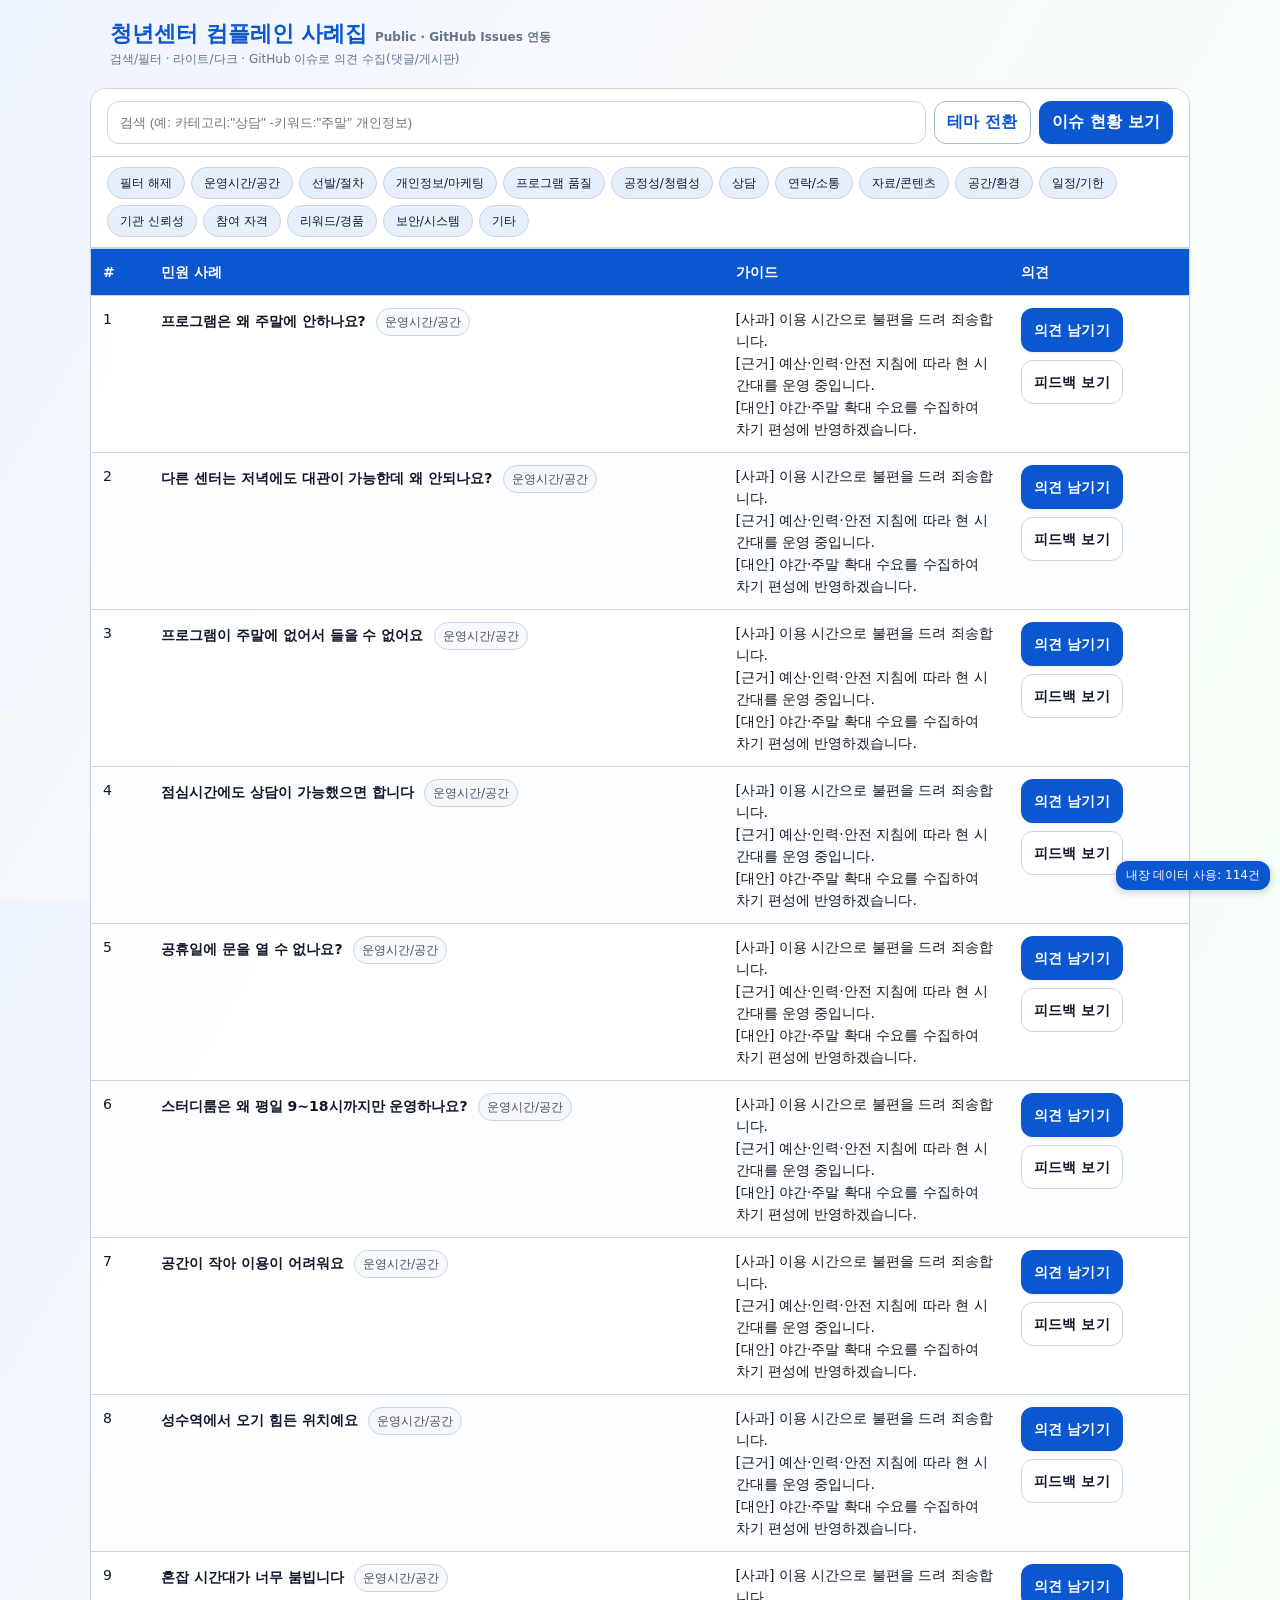
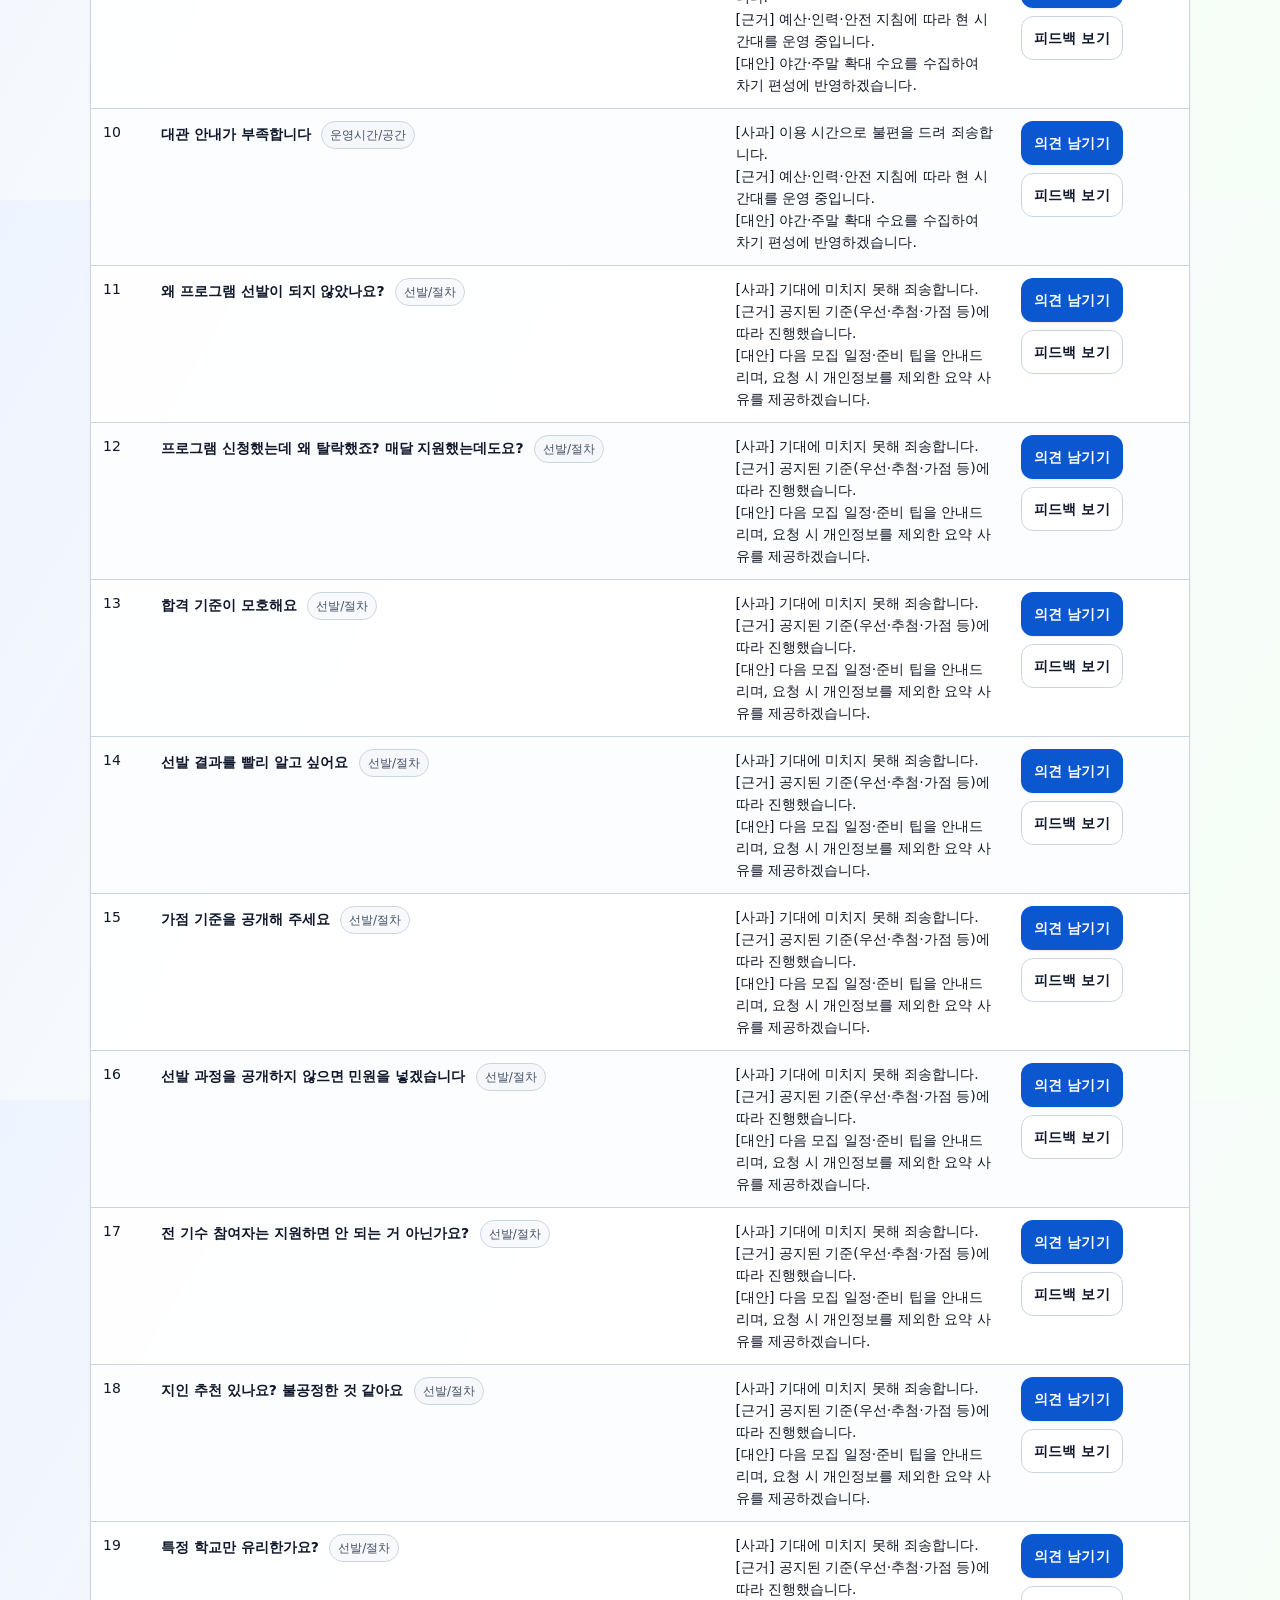
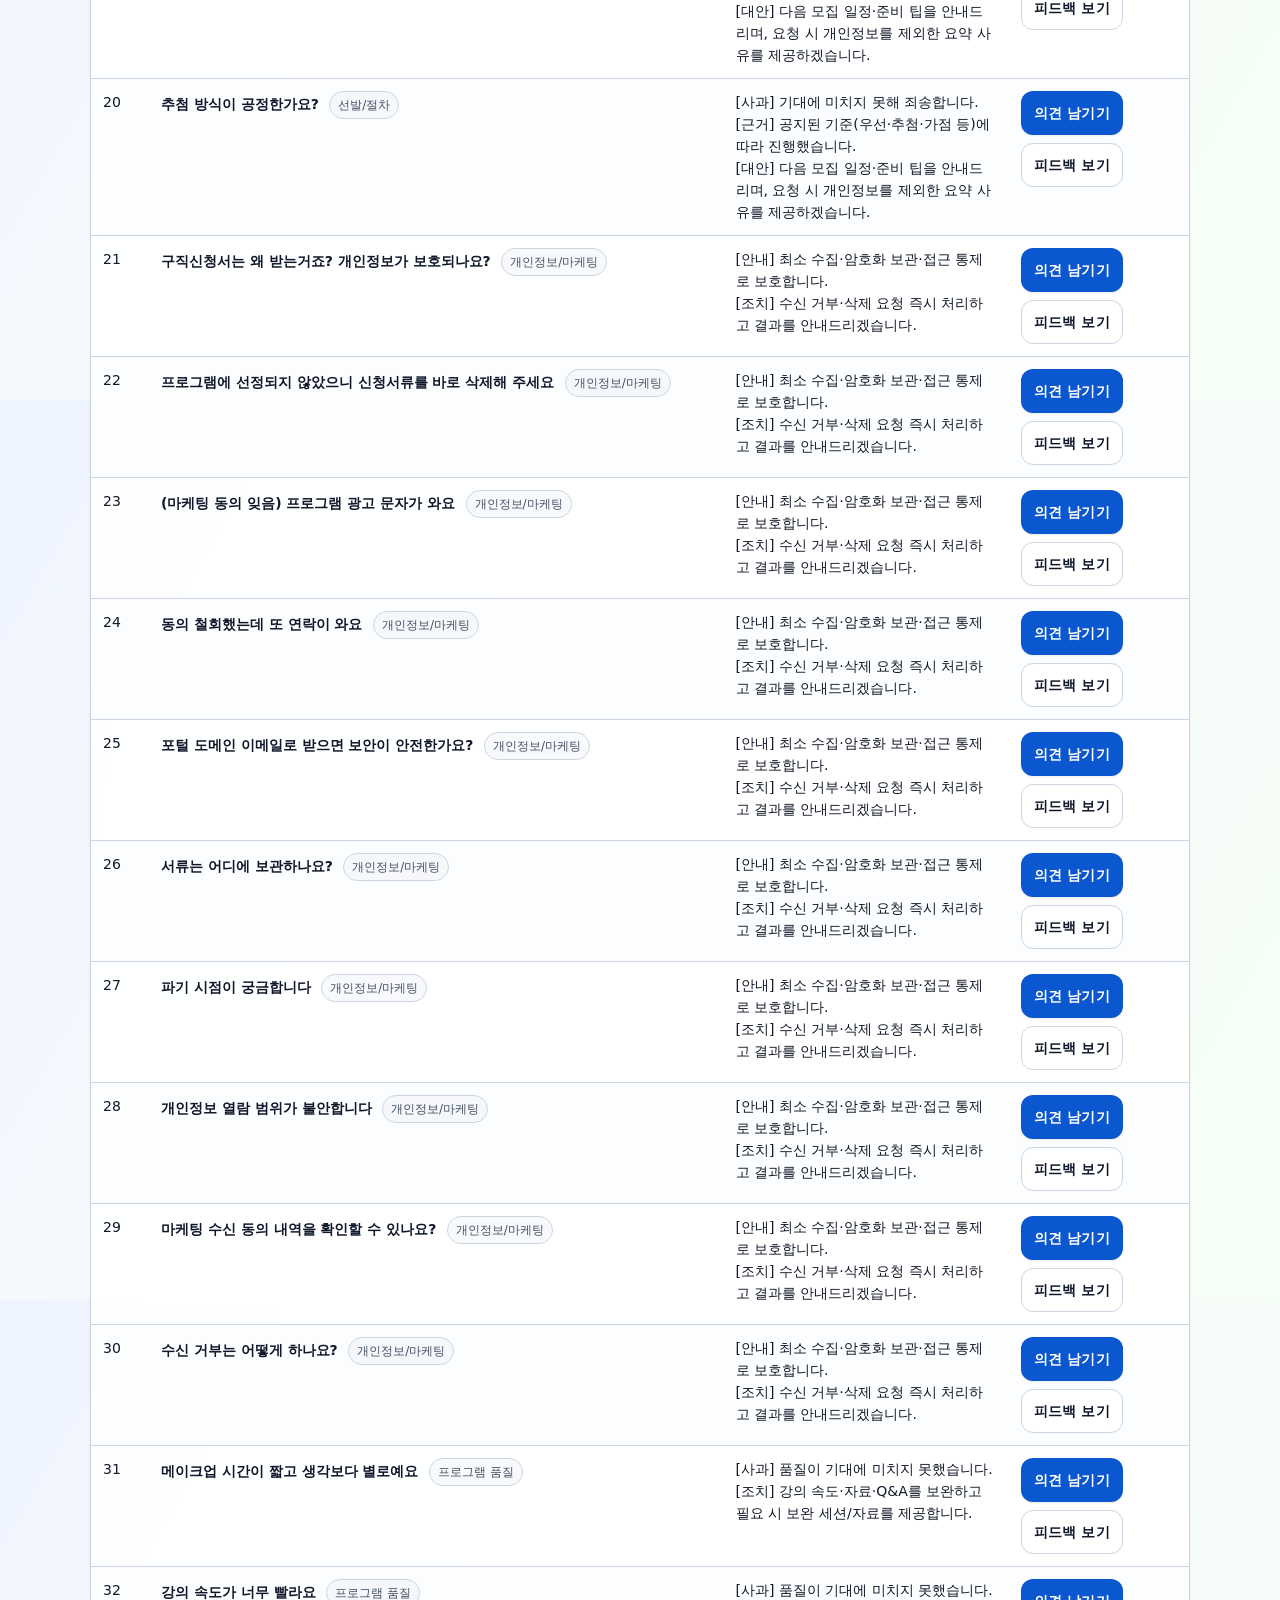
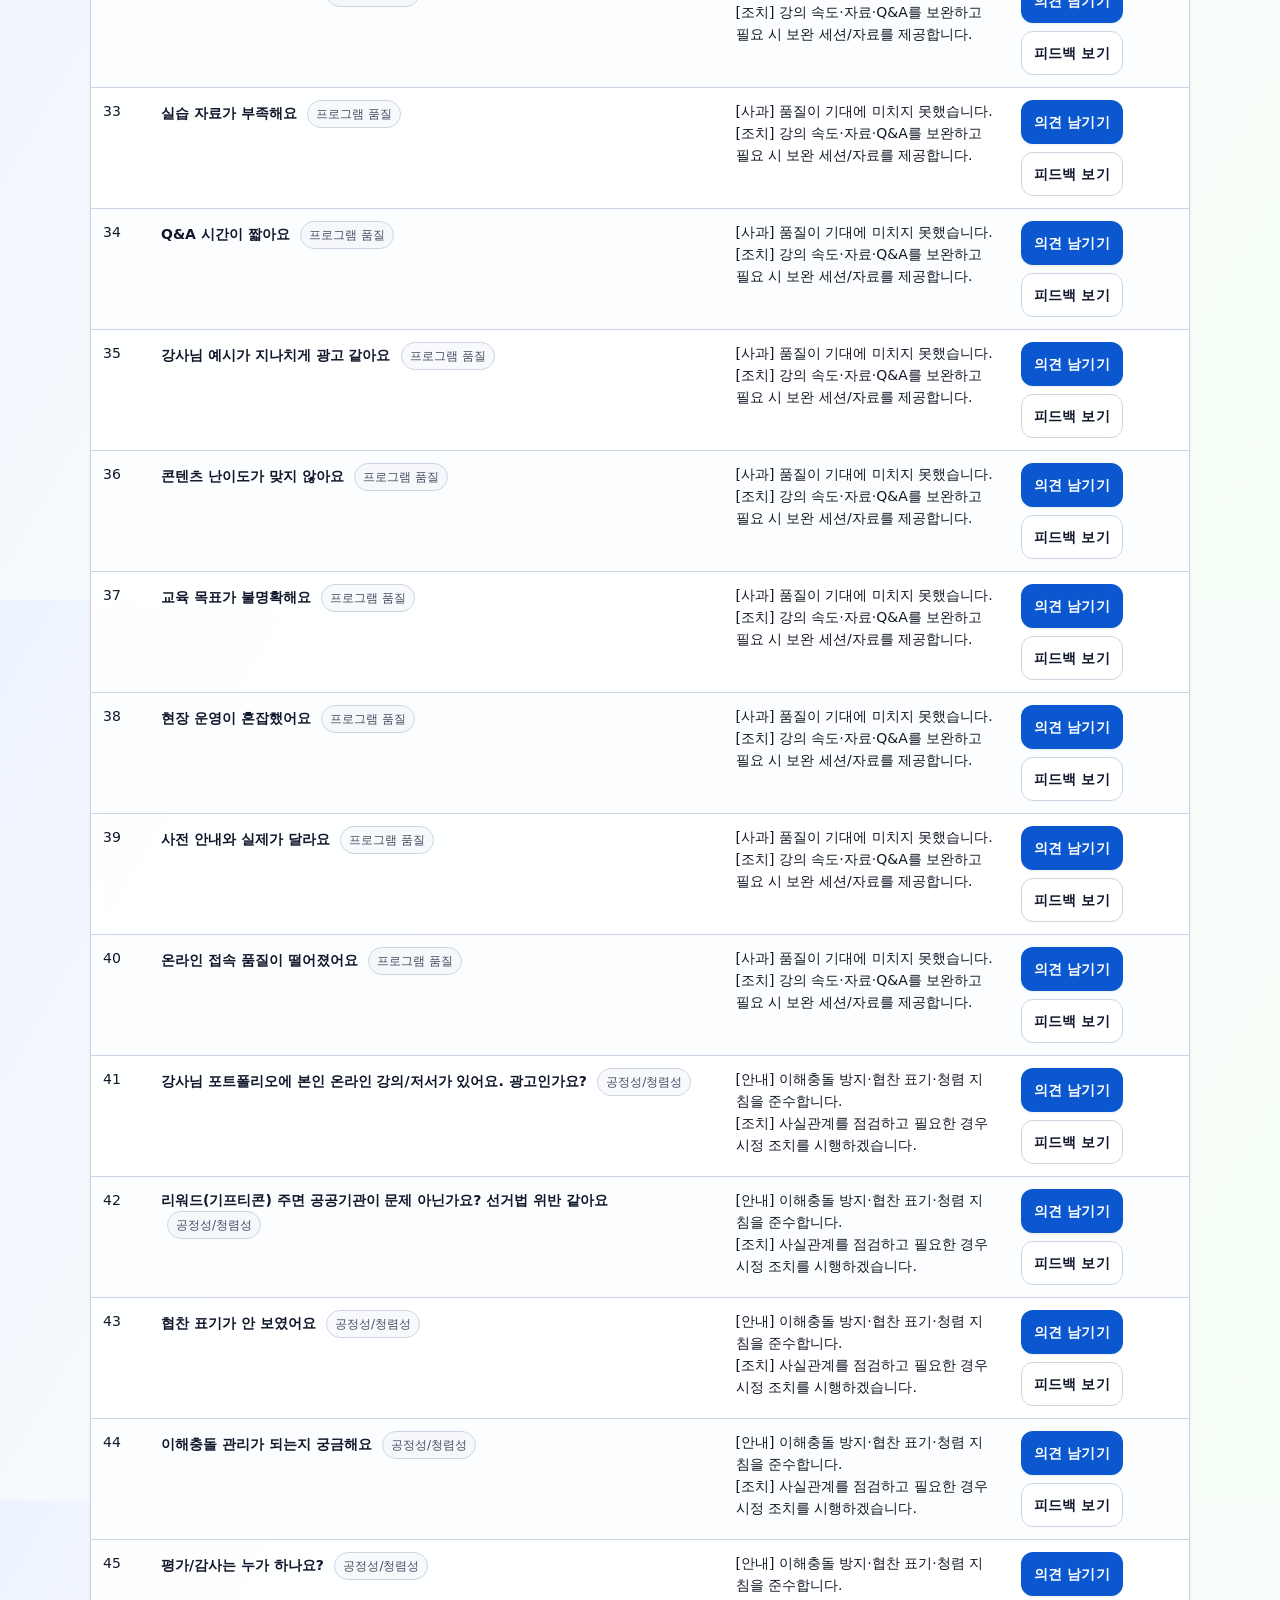
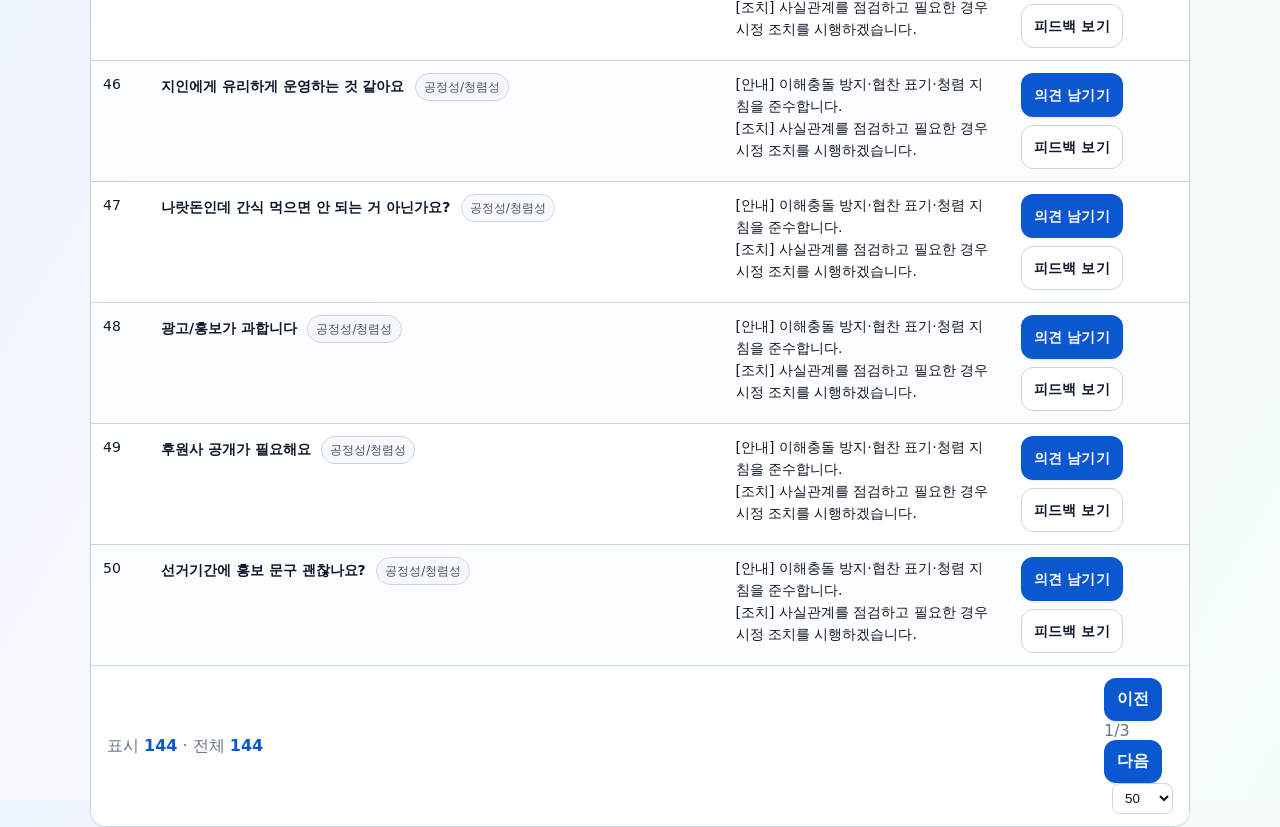
==== index.html @ 362dec10 "Update index.html" ====
<!DOCTYPE html>
<html lang="ko" data-theme="auto">
<head>
<meta charset="utf-8" />
<meta name="viewport" content="width=device-width,initial-scale=1" />
<meta name="app-id" content="impact-share-center-public">
<!-- GitHub Issues 연동 메타: dao-codes/Impact 저장소로 지정 -->
<meta name="gh-owner" content="dao-codes">
<meta name="gh-repo" content="Impact">
<meta name="gh-label" content="feedback">
<title>청년센터 컴플레인 사례집 – Public</title>
<link rel="preconnect" href="https://fonts.googleapis.com">
<link href="https://fonts.googleapis.com/css2?family=Material+Symbols+Rounded:FILL@0..1&display=swap" rel="stylesheet">
<link rel="stylesheet" href="./app_public.css" />
</head>
<body>
<header>
  <div>
    <h1 class="title">청년센터 컴플레인 사례집 <small class="sub">Public · GitHub Issues 연동</small></h1>
    <div class="sub">검색/필터 · 라이트/다크 · GitHub 이슈로 의견 수집(댓글/게시판)</div>
  </div>
</header>

<div class="wrap">
  <div class="toolbar">
    <input id="search" type="search" placeholder='검색 (예: 카테고리:"상담" -키워드:"주말" 개인정보)' aria-label="검색어">
    <button id="toggleTheme" class="btn ghost" type="button">테마 전환</button>
    <button id="openIssues" class="btn" type="button">이슈 현황 보기</button>
  </div>

  <div id="chips" class="filters"></div>

  <table>
    <thead>
      <tr><th style="width:58px">#</th><th>민원 사례</th><th style="width:26%">가이드</th><th style="width:180px">의견</th></tr>
    </thead>
    <tbody id="tbody"></tbody>
  </table>

  <div class="footer">
    <div class="count">표시 <b id="shown">0</b> · 전체 <b id="total">0</b></div>
    <div>
      <button id="prev" class="row-actions btn" type="button">이전</button>
      <span id="pageInfo">1/1</span>
      <button id="next" class="row-actions btn" type="button">다음</button>
      <select id="pageSize" aria-label="페이지 크기" style="margin-left:8px;border:1px solid var(--line);border-radius:8px;padding:6px 8px;background:transparent;color:var(--text)">
        <option>25</option><option selected>50</option><option>100</option>
      </select>
    </div>
  </div>
</div>

<script src="./app_public.js?v=safe114"></script>
</body>
</html>
---- app_public.css ----
/* ==========================================================================
   app_public.css  — Material Design 3 (MD3) flavored styles for Impact app
   - Works with existing HTML structure (toolbar, chips, table, .btn variants)
   - Light/Dark themes via [data-theme="auto"|"dark"] on <html>
   - Components: Containers, Top App Bar, Buttons (filled/tonal/outlined/text),
                 Filter chips, Table, Pagination, Focus rings, Elevations
   ========================================================================== */

/* ========= MD3 Design Tokens (Light) ===================================== */
:root{
  /* --- Color System (MD3-like) --- */
  --md-sys-color-primary:        #0B57D0; /* brand */
  --md-sys-color-on-primary:     #FFFFFF;
  --md-sys-color-primary-container:#DCE2FF;
  --md-sys-color-on-primary-container:#002A78;

  --md-sys-color-secondary:      #5C6B8B;
  --md-sys-color-on-secondary:   #FFFFFF;
  --md-sys-color-secondary-container:#DEE3F3;
  --md-sys-color-on-secondary-container:#131C2B;

  --md-sys-color-surface:        #FFFFFF;
  --md-sys-color-surface-variant:#E3E8F1;
  --md-sys-color-on-surface:     #0F172A;
  --md-sys-color-on-surface-variant:#445063;

  --md-sys-color-background:     #F5F7FB;
  --md-sys-color-outline:        #CBD5E1;
  --md-sys-color-outline-variant:#D9E0EB;

  --md-sys-color-error:          #B3261E;
  --md-sys-color-on-error:       #FFFFFF;

  /* --- Elevation (shadow) --- */
  --md-elevation-0:  none;
  --md-elevation-1:  0 1px 2px rgba(0,0,0,.08);
  --md-elevation-2:  0 2px 6px rgba(0,0,0,.10);
  --md-elevation-3:  0 4px 12px rgba(0,0,0,.12);
  --md-elevation-4:  0 8px 20px rgba(0,0,0,.14);

  /* --- Shape (radius) --- */
  --md-shape-corner-small:   8px;
  --md-shape-corner-medium:  12px;
  --md-shape-corner-large:   16px;
  --md-shape-corner-xl:      20px;
  --md-shape-corner-xxl:     28px; /* for chips */

  /* --- State (hover/pressed/focus) --- */
  --md-state-hover-opacity:   .08;
  --md-state-focus-opacity:   .12;
  --md-state-pressed-opacity: .12;

  /* --- Typography (scale) --- */
  --md-typescale-title-large-size: 22px;
  --md-typescale-title-large-line: 28px;
  --md-typescale-label-large-size: 14px;
  --md-typescale-label-large-line: 20px;
  --md-typescale-body-medium-size: 14px;
  --md-typescale-body-medium-line: 22px;

  /* --- App specific helpers --- */
  --bg-gradient: linear-gradient(120deg,#eef4ff 0%,#f8fafc 40%,#f6fff7 100%);
  --brand: var(--md-sys-color-primary);
  --paper: var(--md-sys-color-surface);
  --text:  var(--md-sys-color-on-surface);
  --muted: #64748B; /* on-surface-variant-ish */
  --line:  var(--md-sys-color-outline);
}

/* ========= MD3 Design Tokens (Dark) ====================================== */
:root[data-theme="dark"]{
  --md-sys-color-primary:        #9BC0FF;
  --md-sys-color-on-primary:     #062859;
  --md-sys-color-primary-container:#14386E;
  --md-sys-color-on-primary-container:#DCE6FF;

  --md-sys-color-secondary:      #A8B4CC;
  --md-sys-color-on-secondary:   #223047;
  --md-sys-color-secondary-container:#2B3A53;
  --md-sys-color-on-secondary-container:#DDE6F7;

  --md-sys-color-surface:        #0F172A;
  --md-sys-color-surface-variant:#1F2937;
  --md-sys-color-on-surface:     #E5E7EB;
  --md-sys-color-on-surface-variant:#B7C2D6;

  --md-sys-color-background:     #0a1223;
  --md-sys-color-outline:        #334155;
  --md-sys-color-outline-variant:#2B3648;

  --bg-gradient: linear-gradient(120deg,#0a1223 0%,#0f172a 40%,#061a12 100%);
  --brand: var(--md-sys-color-primary);
  --paper: var(--md-sys-color-surface);
  --text:  var(--md-sys-color-on-surface);
  --muted: var(--md-sys-color-on-surface-variant);
  --line:  var(--md-sys-color-outline);
}

/* ========= Reset & Base =================================================== */
*{ box-sizing: border-box; }
html,body{ height:100%; }
body{
  margin:0;
  font-family: "Pretendard","맑은 고딕", system-ui, -apple-system, Segoe UI, Roboto, Apple SD Gothic Neo, Malgun Gothic, sans-serif;
  color: var(--text);
  background: var(--bg-gradient);
  -webkit-font-smoothing: antialiased;
  -moz-osx-font-smoothing: grayscale;
}
a{ color: inherit; text-decoration: none; }
button{ font: inherit; color: inherit; background: none; border: none; padding: 0; }

/* ========= Top Section (Title) =========================================== */
header{
  display:flex; gap:12px; align-items:center;
  padding:20px 20px 8px;
  max-width:1100px; margin:0 auto;
}
.title{
  margin:0;
  color: var(--brand);
  font-weight:700;
  font-size: var(--md-typescale-title-large-size);
  line-height: var(--md-typescale-title-large-line);
}
.sub{ color: var(--muted); font-size:12px; }

/* ========= Surface Container ============================================= */
.wrap{
  max-width:1100px; margin:12px auto 80px;
  background: color-mix(in oklab, var(--paper) 90%, transparent);
  border: 1px solid var(--line);
  border-radius: var(--md-shape-corner-large);
  box-shadow: var(--md-elevation-1);
  backdrop-filter: blur(8px);
  overflow: hidden;
}

/* ========= Top App Bar / Toolbar ========================================= */
.toolbar{
  display:flex; gap:8px; flex-wrap:wrap;
  padding:12px 16px;
  border-bottom:1px solid var(--line);
  background: var(--paper);
  position: sticky; top:0; z-index:5;
}
.toolbar input[type="search"]{
  flex:1 1 320px; min-width:220px;
  border:1px solid var(--line);
  border-radius: var(--md-shape-corner-medium);
  padding:10px 12px;
  background: transparent;
  color: var(--text);
  outline: none;
  transition: border-color .2s, box-shadow .2s;
}
.toolbar input[type="search"]:focus{
  border-color: color-mix(in oklab, var(--brand) 40%, var(--line));
  box-shadow: 0 0 0 3px color-mix(in oklab, var(--brand) 22%, transparent);
}

/* ========= Buttons (MD3 variants) ======================================== */
.btn{
  --_bg: var(--brand);
  --_fg: var(--md-sys-color-on-primary);
  --_shadow: var(--md-elevation-1);
  display:inline-flex; align-items:center; justify-content:center;
  gap:8px; cursor:pointer; user-select:none; position:relative;
  background: var(--_bg); color: var(--_fg);
  border: 1px solid transparent;
  border-radius: var(--md-shape-corner-medium);
  padding:10px 12px;
  min-height: 40px;
  font-weight:600; letter-spacing:.01em;
  transition: transform .02s ease, box-shadow .2s, background-color .15s, border-color .15s, color .15s;
  box-shadow: var(--_shadow);
}
.btn:hover{ filter: brightness(1.02); }
.btn:active{ transform: translateY(1px); }

/* Ripple-like feedback (pure CSS approx.) */
.btn::after{
  content:""; position:absolute; inset:0; border-radius: inherit;
  background: radial-gradient(120px 120px at var(--x,50%) var(--y,50%), rgba(255,255,255,.22), transparent 40%);
  opacity:0; transition: opacity .35s ease;
}
.btn:active::after{ opacity: .6; transition: opacity .05s ease; }
/* Track pointer for ripple origin */
.btn{ --x:50%; --y:50%; }
.btn:where(:hover,:focus-visible){ outline: none; }
.btn:focus-visible{ box-shadow: 0 0 0 3px color-mix(in oklab, var(--brand) 25%, transparent); }

/* Variant: ghost (used as "theme toggle") → MD3 text button 느낌 */
.btn.ghost{
  --_bg: transparent;
  --_fg: var(--brand);
  --_shadow: var(--md-elevation-0);
  background: transparent; color: var(--brand);
  border: 1px solid color-mix(in oklab, var(--brand) 22%, var(--line));
}
.btn.ghost:hover{
  background: color-mix(in oklab, var(--brand) var(--md-state-hover-opacity*100,8%), transparent);
  border-color: color-mix(in oklab, var(--brand) 30%, var(--line));
}

/* Variant: tonal (secondary container) */
.btn.tonal{
  --_bg: var(--md-sys-color-secondary-container);
  --_fg: var(--md-sys-color-on-secondary-container);
  --_shadow: var(--md-elevation-0);
  border: 1px solid color-mix(in oklab, var(--md-sys-color-secondary) 12%, var(--md-sys-color-secondary-container));
}

/* Variant: outlined */
.btn.outlined{
  --_bg: transparent;
  --_fg: var(--text);
  --_shadow: var(--md-elevation-0);
  background: transparent;
  border: 1px solid var(--line);
}
.btn.outlined:hover{
  background: color-mix(in oklab, var(--brand) var(--md-state-hover-opacity*100,8%), transparent);
  border-color: color-mix(in oklab, var(--brand) 24%, var(--line));
}

/* ========= Filter Chips =================================================== */
.filters{
  display:flex; flex-wrap:wrap; gap:6px;
  padding:10px 16px;
  border-bottom:1px solid var(--line);
  background: var(--paper);
}
.chip{
  padding: 6px 12px;
  border-radius: var(--md-shape-corner-xxl);
  background: color-mix(in oklab, var(--brand) 10%, var(--paper));
  color: var(--text);
  cursor:pointer;
  border:1px solid var(--line);
  font-size: 12px;
  line-height: 18px;
  transition: background-color .15s, border-color .15s, color .15s, box-shadow .15s;
}
.chip:hover{
  background: color-mix(in oklab, var(--brand) 16%, var(--paper));
  border-color: color-mix(in oklab, var(--brand) 24%, var(--line));
}
.chip.active{
  background: var(--brand);
  color: var(--md-sys-color-on-primary);
  border-color: transparent;
  box-shadow: var(--md-elevation-1);
}

/* ========= Table (Data view) ============================================= */
table{ width:100%; border-collapse:collapse; }
th,td{
  border-top:1px solid var(--line);
  padding:12px;
  vertical-align:top;
  font-size: var(--md-typescale-body-medium-size);
  line-height: var(--md-typescale-body-medium-line);
  color: var(--text);
}
thead th{
  background: var(--brand);
  color: var(--md-sys-color-on-primary);
  position: sticky; top:62px; z-index:4;
  text-align:left; font-weight:700;
}
tbody tr:nth-child(even){
  background: color-mix(in oklab, var(--md-sys-color-surface-variant) 12%, transparent);
}
.q{ font-weight: 700; }
.cat{
  display:inline-flex; gap:6px; align-items:center;
  border:1px solid var(--line);
  border-radius: var(--md-shape-corner-xxl);
  padding: 2px 8px;
  font-size: 12px; margin-left: 6px;
  color: var(--md-sys-color-on-surface-variant);
  background: color-mix(in oklab, var(--md-sys-color-surface-variant) 26%, transparent);
}
.resp{ color:#111827; }
:root[data-theme="dark"] .resp{ color:#e5e7eb; }

/* ========= Row Actions / Pagination ====================================== */
.row-actions{ display:flex; gap:8px; flex-wrap:wrap; }
.row-actions .btn{
  background: var(--paper); color: var(--text);
  border: 1px solid var(--line);
  box-shadow: var(--md-elevation-0);
}
.row-actions .btn.primary{
  background: var(--brand);
  color: var(--md-sys-color-on-primary);
  border-color: transparent;
  box-shadow: var(--md-elevation-1);
}
.footer{
  padding:12px 16px;
  border-top:1px solid var(--line);
  display:flex; justify-content:space-between; align-items:center;
  background: var(--paper);
  color: var(--muted);
}
.count b{ color: var(--brand); }

/* ========= Form Controls: Select ========================================= */
select{
  border:1px solid var(--line);
  border-radius: var(--md-shape-corner-small);
  padding: 8px 10px;
  background: transparent;
  color: var(--text);
  outline: none;
  transition: border-color .2s, box-shadow .2s;
}
select:focus{
  border-color: color-mix(in oklab, var(--brand) 40%, var(--line));
  box-shadow: 0 0 0 3px color-mix(in oklab, var(--brand) 22%, transparent);
}

/* ========= Utilities ====================================================== */
mark{ background: #fff3b0; }
[hidden]{ display:none !important; }

/* ========= Responsive (Mobile) =========================================== */
@media (max-width: 860px){
  table, thead, tbody, th, td, tr{ display:block; }
  thead{ display:none; }
  tr{ border-top:1px solid var(--line); padding:12px; }
  td{ border:none; padding:6px 0; }
  td[data-h]::before{
    content: attr(data-h);
    display:block; font-weight:700; margin-bottom:4px;
    color: var(--md-sys-color-on-surface-variant);
  }
}

/* ========= Pointer position for ripple =================================== */
.btn{
  /* set custom properties on pointer move for ripple origin */
}
.btn:hover, .btn:active{
  /* JS sets --x, --y on pointer events if desired; otherwise center */
}

/* ========= Compact Density (optional) ==================================== */
@media (max-height: 740px){
  .toolbar{ padding:8px 12px; }
  .toolbar input[type="search"]{ padding:8px 10px; }
  .btn{ min-height:36px; padding:8px 10px; }
  th,td{ padding:10px; }
}
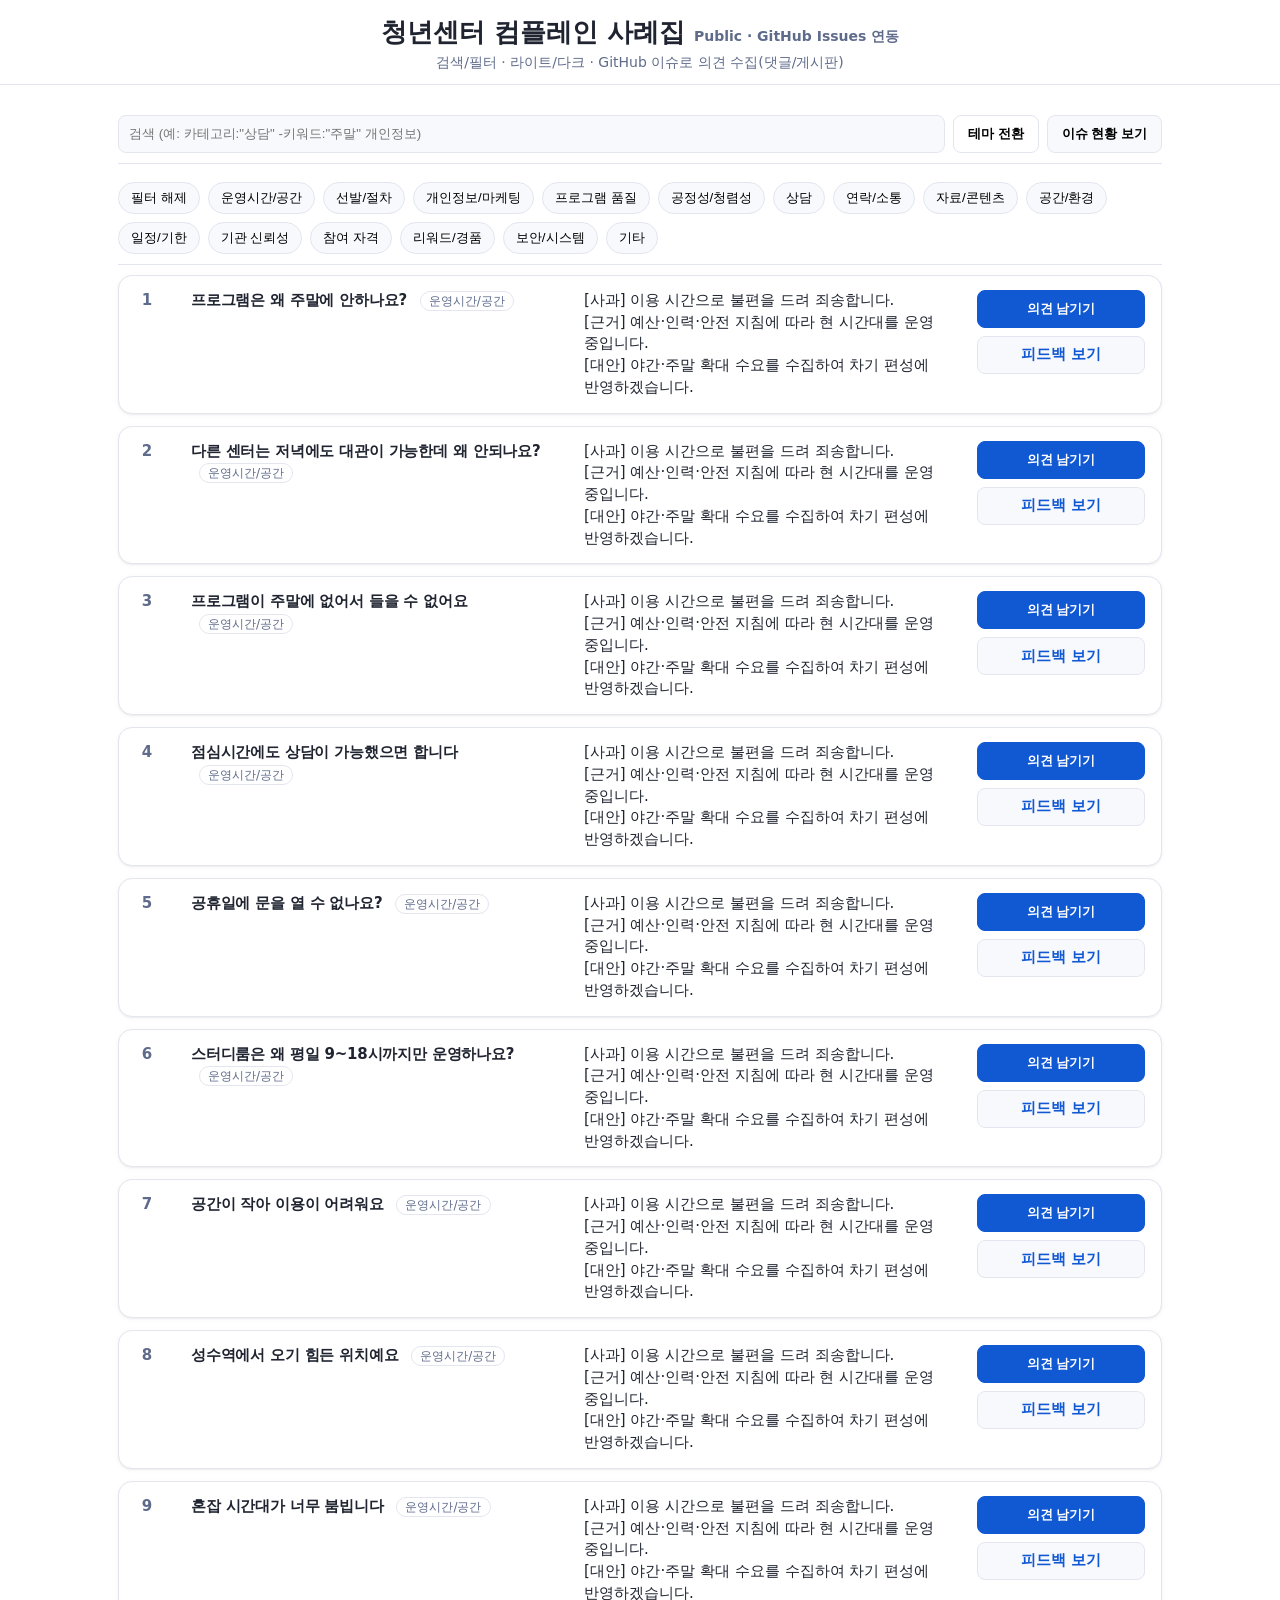
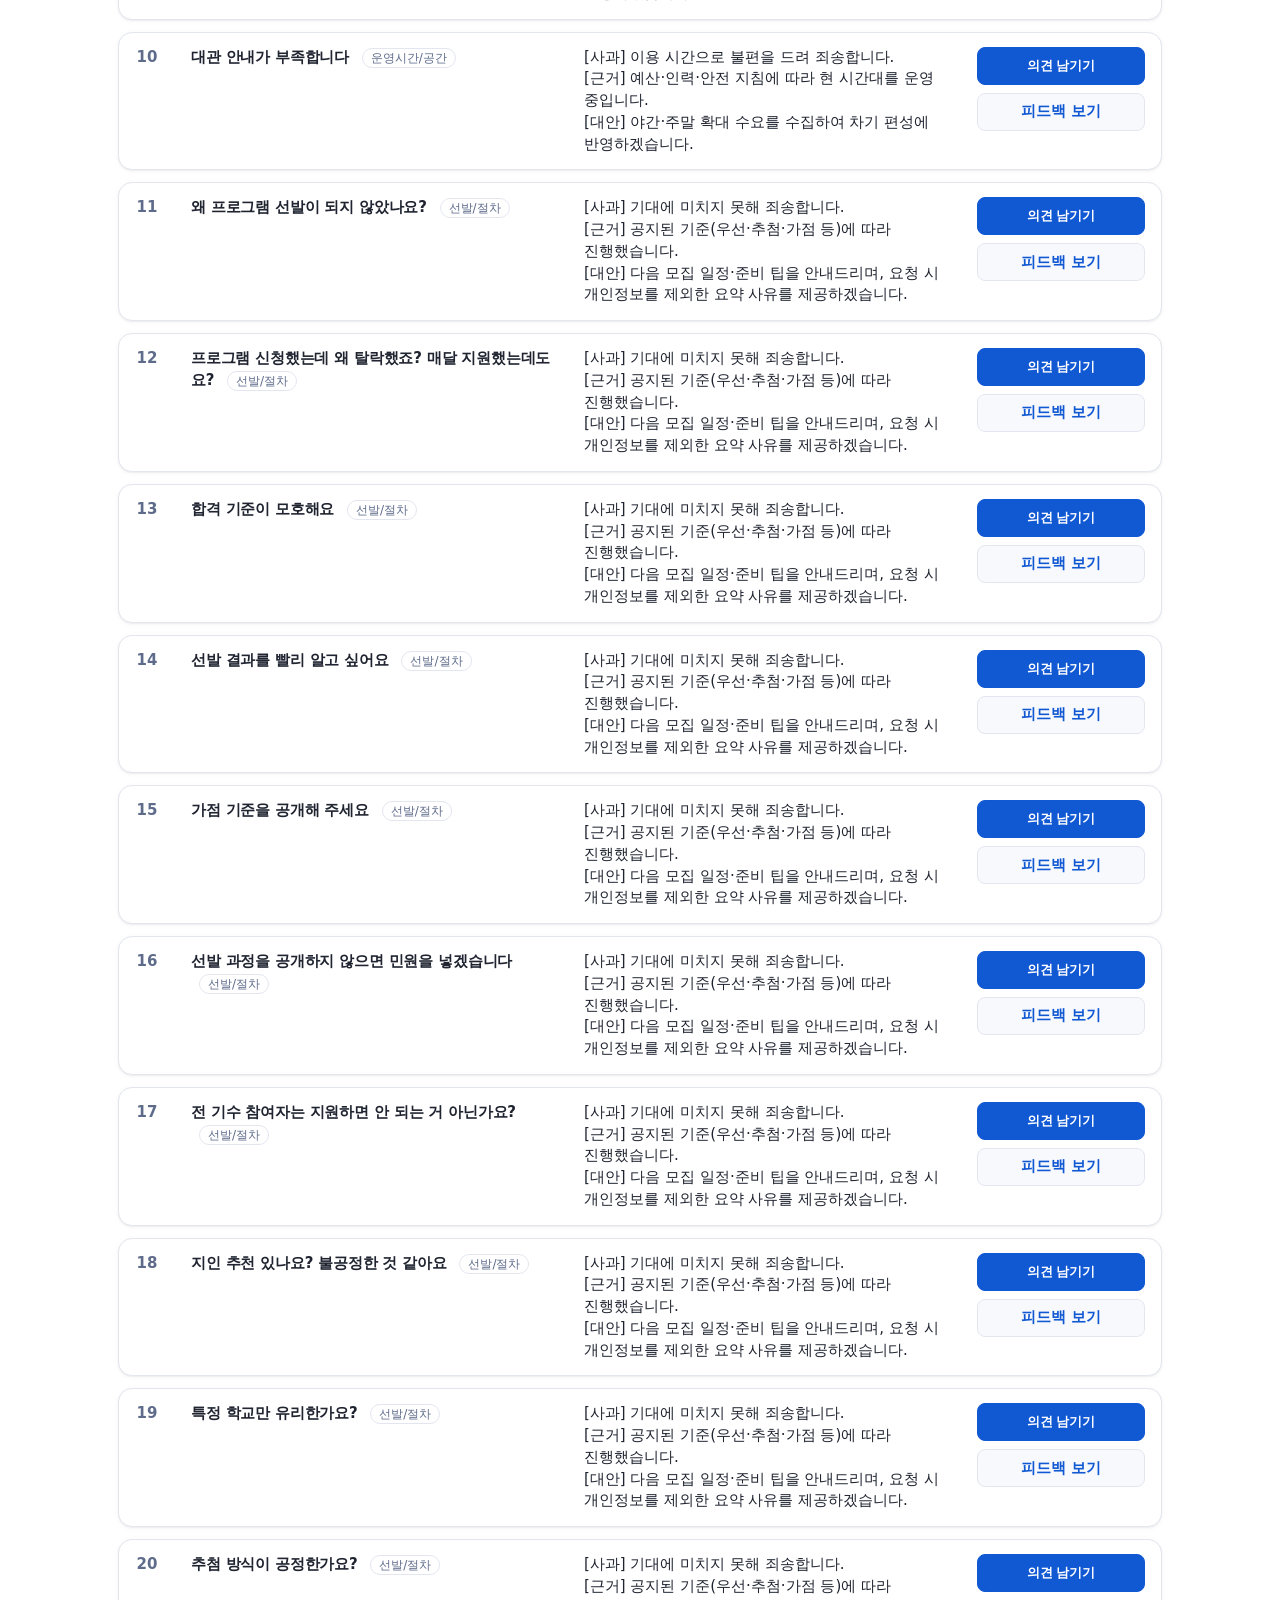
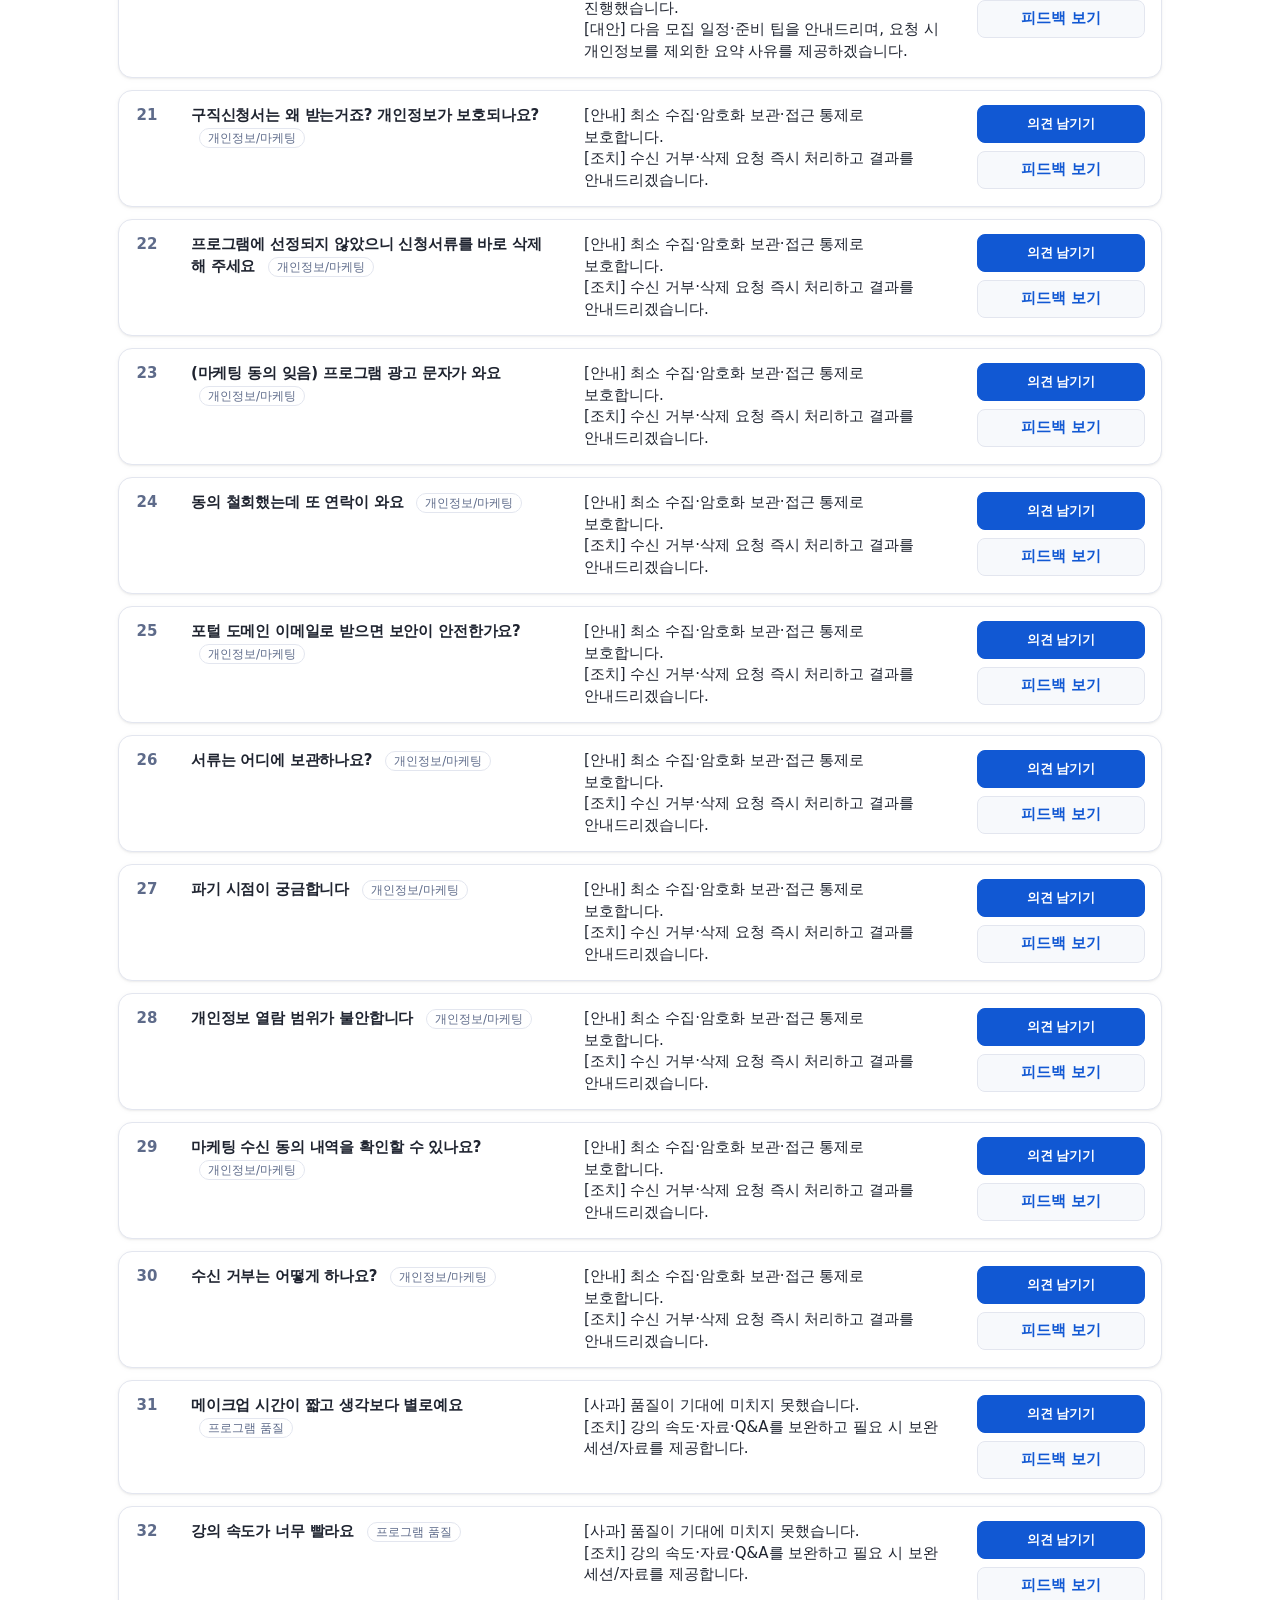
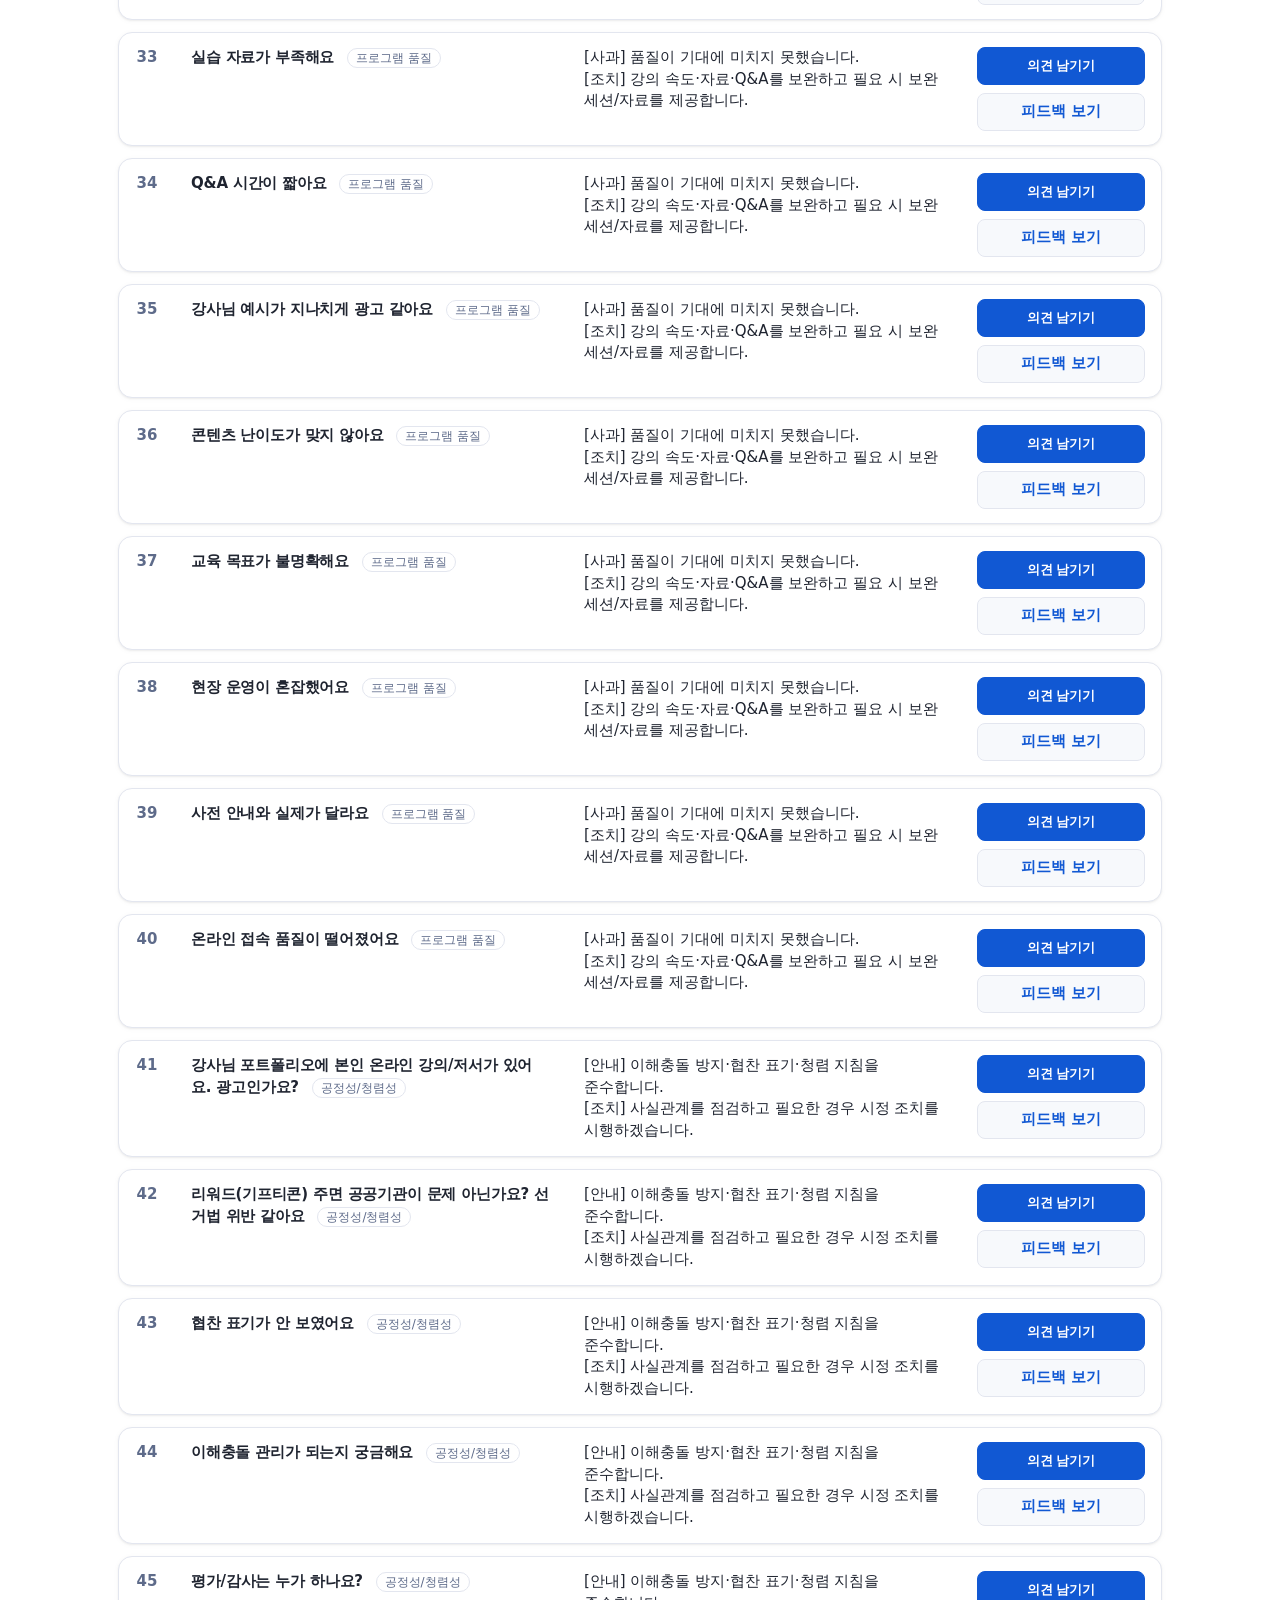
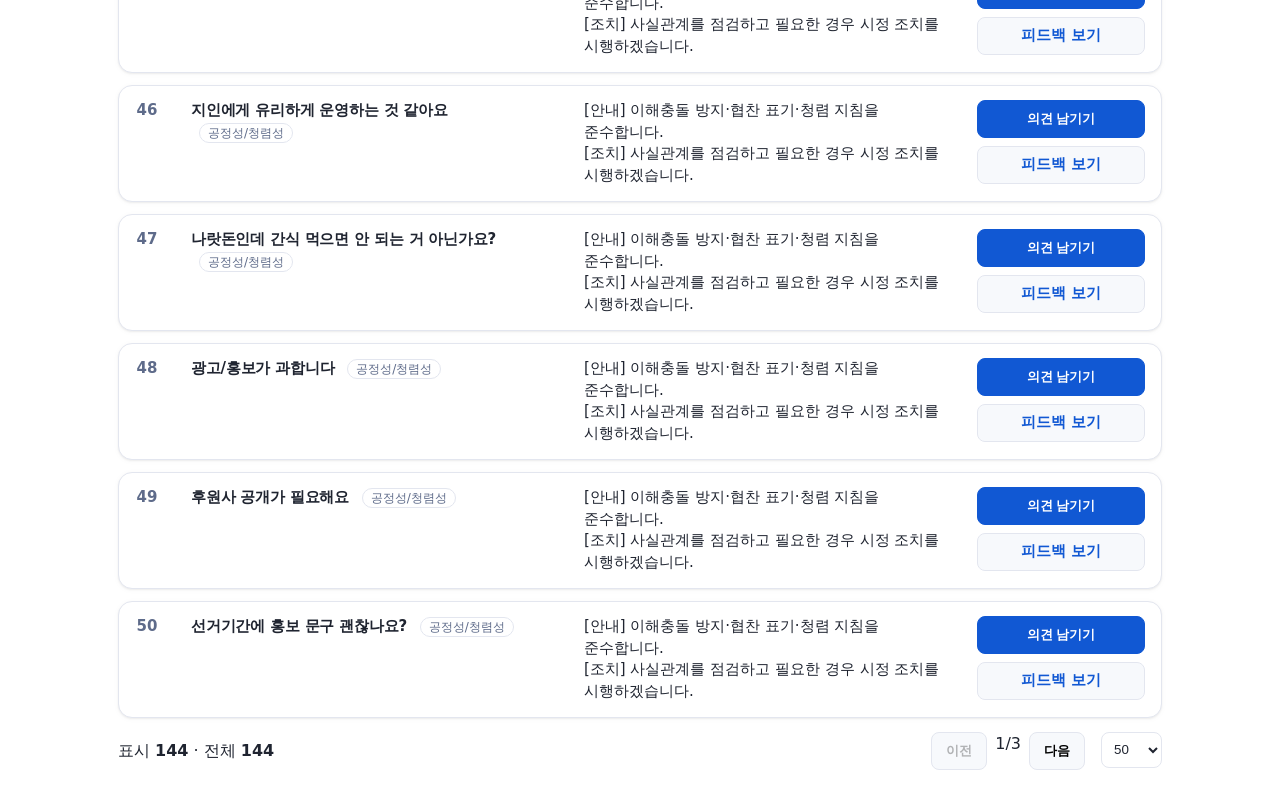
==== commit f82e7094: "Update index.html" ====
--- a/index.html
+++ b/index.html
@@ -11,7 +11,7 @@
 <title>청년센터 컴플레인 사례집 – Public</title>
 <link rel="preconnect" href="https://fonts.googleapis.com">
 <link href="https://fonts.googleapis.com/css2?family=Material+Symbols+Rounded:FILL@0..1&display=swap" rel="stylesheet">
-<link rel="stylesheet" href="./app_public.css" />
+<link rel="stylesheet" href="./app_public.css?v=list-stable-1">
 </head>
 <body>
 <header>
--- a/app_public.css
+++ b/app_public.css
@@ -1,356 +1,182 @@
-/* ==========================================================================
-   app_public.css  — Material Design 3 (MD3) flavored styles for Impact app
-   - Works with existing HTML structure (toolbar, chips, table, .btn variants)
-   - Light/Dark themes via [data-theme="auto"|"dark"] on <html>
-   - Components: Containers, Top App Bar, Buttons (filled/tonal/outlined/text),
-                 Filter chips, Table, Pagination, Focus rings, Elevations
-   ========================================================================== */
+/* =========================================================================
+  app_public.css — Stable Public UX (List/Card Layout)
+  - 기본 라이트 / 버튼으로 다크 전환 지원
+  - 검색/필터 sticky (헤더는 리스트형이라 숨김)
+  - 테이블 → 카드 리스트 전환 (데스크톱/모바일 반응형)
+  ======================================================================= */
 
-/* ========= MD3 Design Tokens (Light) ===================================== */
+/* ---------- Design Tokens ---------- */
 :root{
-  /* --- Color System (MD3-like) --- */
-  --md-sys-color-primary:        #0B57D0; /* brand */
-  --md-sys-color-on-primary:     #FFFFFF;
-  --md-sys-color-primary-container:#DCE2FF;
-  --md-sys-color-on-primary-container:#002A78;
+  --bg:#ffffff; --surface:#f7f9fc; --text:#1f2430; --muted:#5e6b8a; --line:#e3e6ef;
+  --primary:#1158d3; --primary-ink:#ffffff; --primary-weak:#e7f0ff;
 
-  --md-sys-color-secondary:      #5C6B8B;
-  --md-sys-color-on-secondary:   #FFFFFF;
-  --md-sys-color-secondary-container:#DEE3F3;
-  --md-sys-color-on-secondary-container:#131C2B;
+  --radius-lg:16px; --radius-md:12px; --radius-sm:8px;
+  --shadow-1:0 1px 2px rgba(0,0,0,.06), 0 1px 6px rgba(0,0,0,.03);
+  --font-sans:"Noto Sans KR", Pretendard, system-ui, -apple-system, "Segoe UI", Roboto, Arial, "Helvetica Neue", sans-serif;
 
-  --md-sys-color-surface:        #FFFFFF;
-  --md-sys-color-surface-variant:#E3E8F1;
-  --md-sys-color-on-surface:     #0F172A;
-  --md-sys-color-on-surface-variant:#445063;
-
-  --md-sys-color-background:     #F5F7FB;
-  --md-sys-color-outline:        #CBD5E1;
-  --md-sys-color-outline-variant:#D9E0EB;
-
-  --md-sys-color-error:          #B3261E;
-  --md-sys-color-on-error:       #FFFFFF;
-
-  /* --- Elevation (shadow) --- */
-  --md-elevation-0:  none;
-  --md-elevation-1:  0 1px 2px rgba(0,0,0,.08);
-  --md-elevation-2:  0 2px 6px rgba(0,0,0,.10);
-  --md-elevation-3:  0 4px 12px rgba(0,0,0,.12);
-  --md-elevation-4:  0 8px 20px rgba(0,0,0,.14);
-
-  /* --- Shape (radius) --- */
-  --md-shape-corner-small:   8px;
-  --md-shape-corner-medium:  12px;
-  --md-shape-corner-large:   16px;
-  --md-shape-corner-xl:      20px;
-  --md-shape-corner-xxl:     28px; /* for chips */
-
-  /* --- State (hover/pressed/focus) --- */
-  --md-state-hover-opacity:   .08;
-  --md-state-focus-opacity:   .12;
-  --md-state-pressed-opacity: .12;
-
-  /* --- Typography (scale) --- */
-  --md-typescale-title-large-size: 22px;
-  --md-typescale-title-large-line: 28px;
-  --md-typescale-label-large-size: 14px;
-  --md-typescale-label-large-line: 20px;
-  --md-typescale-body-medium-size: 14px;
-  --md-typescale-body-medium-line: 22px;
-
-  /* --- App specific helpers --- */
-  --bg-gradient: linear-gradient(120deg,#eef4ff 0%,#f8fafc 40%,#f6fff7 100%);
-  --brand: var(--md-sys-color-primary);
-  --paper: var(--md-sys-color-surface);
-  --text:  var(--md-sys-color-on-surface);
-  --muted: #64748B; /* on-surface-variant-ish */
-  --line:  var(--md-sys-color-outline);
+  /* Sticky heights (JS가 실측값으로 덮어씀) */
+  --sticky-toolbar:56px;
+  --sticky-filters:72px;
 }
 
-/* ========= MD3 Design Tokens (Dark) ====================================== */
-:root[data-theme="dark"]{
-  --md-sys-color-primary:        #9BC0FF;
-  --md-sys-color-on-primary:     #062859;
-  --md-sys-color-primary-container:#14386E;
-  --md-sys-color-on-primary-container:#DCE6FF;
-
-  --md-sys-color-secondary:      #A8B4CC;
-  --md-sys-color-on-secondary:   #223047;
-  --md-sys-color-secondary-container:#2B3A53;
-  --md-sys-color-on-secondary-container:#DDE6F7;
-
-  --md-sys-color-surface:        #0F172A;
-  --md-sys-color-surface-variant:#1F2937;
-  --md-sys-color-on-surface:     #E5E7EB;
-  --md-sys-color-on-surface-variant:#B7C2D6;
-
-  --md-sys-color-background:     #0a1223;
-  --md-sys-color-outline:        #334155;
-  --md-sys-color-outline-variant:#2B3648;
-
-  --bg-gradient: linear-gradient(120deg,#0a1223 0%,#0f172a 40%,#061a12 100%);
-  --brand: var(--md-sys-color-primary);
-  --paper: var(--md-sys-color-surface);
-  --text:  var(--md-sys-color-on-surface);
-  --muted: var(--md-sys-color-on-surface-variant);
-  --line:  var(--md-sys-color-outline);
+html[data-theme="dark"]{
+  --bg:#121417; --surface:#1b1f25; --text:#e4e7ec; --muted:#8891a1; --line:#2b303a;
+  --primary:#6ea8ff; --primary-ink:#0c1b33; --primary-weak:#10315c;
 }
 
-/* ========= Reset & Base =================================================== */
-*{ box-sizing: border-box; }
-html,body{ height:100%; }
-body{
-  margin:0;
-  font-family: "Pretendard","맑은 고딕", system-ui, -apple-system, Segoe UI, Roboto, Apple SD Gothic Neo, Malgun Gothic, sans-serif;
-  color: var(--text);
-  background: var(--bg-gradient);
-  -webkit-font-smoothing: antialiased;
-  -moz-osx-font-smoothing: grayscale;
+/* ---------- Base ---------- */
+*{ box-sizing:border-box; }
+body{ margin:0; background:var(--bg); color:var(--text); font-family:var(--font-sans); line-height:1.45; }
+a{ color:var(--primary); text-decoration:none; }
+a:hover{ text-decoration:underline; }
+.wrap{ max-width:1080px; margin:0 auto; padding:6px 18px 40px; }
+
+/* ---------- Header ---------- */
+header{ text-align:center; border-bottom:1px solid var(--line); padding:14px 18px 12px; margin-bottom:6px; }
+.title{ font-size:26px; font-weight:800; margin:0; }
+.sub{ color:var(--muted); font-size:14px; }
+@media (max-width:640px){ header{ text-align:left; } }
+
+/* ---------- Toolbar (sticky) ---------- */
+.toolbar{
+  position:sticky; top:0; z-index:30;
+  display:flex; flex-wrap:wrap; gap:8px; padding:10px 0; margin:8px 0 8px;
+  background:var(--bg); border-bottom:1px solid var(--line);
 }
-a{ color: inherit; text-decoration: none; }
-button{ font: inherit; color: inherit; background: none; border: none; padding: 0; }
-
-/* ========= Top Section (Title) =========================================== */
-header{
-  display:flex; gap:12px; align-items:center;
-  padding:20px 20px 8px;
-  max-width:1100px; margin:0 auto;
-}
-.title{
-  margin:0;
-  color: var(--brand);
-  font-weight:700;
-  font-size: var(--md-typescale-title-large-size);
-  line-height: var(--md-typescale-title-large-line);
-}
-.sub{ color: var(--muted); font-size:12px; }
-
-/* ========= Surface Container ============================================= */
-.wrap{
-  max-width:1100px; margin:12px auto 80px;
-  background: color-mix(in oklab, var(--paper) 90%, transparent);
-  border: 1px solid var(--line);
-  border-radius: var(--md-shape-corner-large);
-  box-shadow: var(--md-elevation-1);
-  backdrop-filter: blur(8px);
-  overflow: hidden;
+.toolbar input[type="search"]{
+  flex:1; min-width:240px; height:38px; padding:0 10px;
+  border:1px solid var(--line); border-radius:8px; background:var(--surface); color:var(--text);
 }
 
-/* ========= Top App Bar / Toolbar ========================================= */
-.toolbar{
-  display:flex; gap:8px; flex-wrap:wrap;
-  padding:12px 16px;
-  border-bottom:1px solid var(--line);
-  background: var(--paper);
-  position: sticky; top:0; z-index:5;
+/* Buttons */
+.btn{
+  display:inline-flex; align-items:center; justify-content:center; gap:6px;
+  height:38px; padding:0 14px; border-radius:8px;
+  border:1px solid var(--line); background:var(--surface); cursor:pointer; font-weight:700;
 }
-.toolbar input[type="search"]{
-  flex:1 1 320px; min-width:220px;
-  border:1px solid var(--line);
-  border-radius: var(--md-shape-corner-medium);
-  padding:10px 12px;
-  background: transparent;
-  color: var(--text);
-  outline: none;
-  transition: border-color .2s, box-shadow .2s;
+.btn.primary{ background:var(--primary); color:var(--primary-ink); border-color:var(--primary); }
+.btn.ghost{ background:transparent; }
+
+/* ---------- Filters (sticky) ---------- */
+.filters{
+  position:sticky; top:var(--sticky-toolbar); z-index:20;
+  display:flex; flex-wrap:wrap; gap:8px; padding:10px 0; margin:0 0 10px;
+  background:var(--bg); border-bottom:1px solid var(--line);
 }
-.toolbar input[type="search"]:focus{
-  border-color: color-mix(in oklab, var(--brand) 40%, var(--line));
-  box-shadow: 0 0 0 3px color-mix(in oklab, var(--brand) 22%, transparent);
+.chip{
+  padding:6px 12px; border-radius:999px; border:1px solid var(--line);
+  background:var(--surface); cursor:pointer; white-space:nowrap;
+}
+.chip.active{ background:var(--primary-weak); border-color:var(--primary); color:var(--primary); }
+
+/* =========================================================================
+   LIST MODE (Table → Card List)
+   ======================================================================= */
+
+/* 테이블 바깥 박스는 투명 처리 (리스트 컨테이너 역할만) */
+table{
+  width:100%;
+  border:none !important;
+  background:transparent !important;
+  border-radius:0 !important;
+  box-shadow:none !important;
+  border-spacing:0;
 }
 
-/* ========= Buttons (MD3 variants) ======================================== */
-.btn{
-  --_bg: var(--brand);
-  --_fg: var(--md-sys-color-on-primary);
-  --_shadow: var(--md-elevation-1);
-  display:inline-flex; align-items:center; justify-content:center;
-  gap:8px; cursor:pointer; user-select:none; position:relative;
-  background: var(--_bg); color: var(--_fg);
-  border: 1px solid transparent;
-  border-radius: var(--md-shape-corner-medium);
-  padding:10px 12px;
-  min-height: 40px;
-  font-weight:600; letter-spacing:.01em;
-  transition: transform .02s ease, box-shadow .2s, background-color .15s, border-color .15s, color .15s;
-  box-shadow: var(--_shadow);
-}
-.btn:hover{ filter: brightness(1.02); }
-.btn:active{ transform: translateY(1px); }
+/* 헤더는 숨김(리스트형에서는 불필요) */
+thead{ display:none !important; }
 
-/* Ripple-like feedback (pure CSS approx.) */
-.btn::after{
-  content:""; position:absolute; inset:0; border-radius: inherit;
-  background: radial-gradient(120px 120px at var(--x,50%) var(--y,50%), rgba(255,255,255,.22), transparent 40%);
-  opacity:0; transition: opacity .35s ease;
-}
-.btn:active::after{ opacity: .6; transition: opacity .05s ease; }
-/* Track pointer for ripple origin */
-.btn{ --x:50%; --y:50%; }
-.btn:where(:hover,:focus-visible){ outline: none; }
-.btn:focus-visible{ box-shadow: 0 0 0 3px color-mix(in oklab, var(--brand) 25%, transparent); }
-
-/* Variant: ghost (used as "theme toggle") → MD3 text button 느낌 */
-.btn.ghost{
-  --_bg: transparent;
-  --_fg: var(--brand);
-  --_shadow: var(--md-elevation-0);
-  background: transparent; color: var(--brand);
-  border: 1px solid color-mix(in oklab, var(--brand) 22%, var(--line));
-}
-.btn.ghost:hover{
-  background: color-mix(in oklab, var(--brand) var(--md-state-hover-opacity*100,8%), transparent);
-  border-color: color-mix(in oklab, var(--brand) 30%, var(--line));
+/* 리스트 컨테이너 */
+tbody{
+  display:flex;
+  flex-direction:column;
+  gap:12px;                         /* 카드 간격 */
 }
 
-/* Variant: tonal (secondary container) */
-.btn.tonal{
-  --_bg: var(--md-sys-color-secondary-container);
-  --_fg: var(--md-sys-color-on-secondary-container);
-  --_shadow: var(--md-elevation-0);
-  border: 1px solid color-mix(in oklab, var(--md-sys-color-secondary) 12%, var(--md-sys-color-secondary-container));
+/* 각 행(tr)을 카드로 렌더링 */
+tbody tr{
+  display:grid;
+  grid-template-columns:56px 1fr 1fr 200px;   /* 번호 / 사례 / 가이드 / 버튼 */
+  align-items:start;
+  border:1px solid var(--line);
+  border-radius:14px;
+  background:var(--bg);
+  box-shadow:var(--shadow-1);
+  overflow:hidden;
 }
 
-/* Variant: outlined */
-.btn.outlined{
-  --_bg: transparent;
-  --_fg: var(--text);
-  --_shadow: var(--md-elevation-0);
-  background: transparent;
-  border: 1px solid var(--line);
-}
-.btn.outlined:hover{
-  background: color-mix(in oklab, var(--brand) var(--md-state-hover-opacity*100,8%), transparent);
-  border-color: color-mix(in oklab, var(--brand) 24%, var(--line));
+/* 셀 스타일 */
+tbody td{
+  border:none !important;
+  padding:14px 16px !important;
+  background:transparent !important;
+  font-size:15px;
 }
 
-/* ========= Filter Chips =================================================== */
-.filters{
-  display:flex; flex-wrap:wrap; gap:6px;
-  padding:10px 16px;
-  border-bottom:1px solid var(--line);
-  background: var(--paper);
-}
-.chip{
-  padding: 6px 12px;
-  border-radius: var(--md-shape-corner-xxl);
-  background: color-mix(in oklab, var(--brand) 10%, var(--paper));
-  color: var(--text);
-  cursor:pointer;
-  border:1px solid var(--line);
-  font-size: 12px;
-  line-height: 18px;
-  transition: background-color .15s, border-color .15s, color .15s, box-shadow .15s;
-}
-.chip:hover{
-  background: color-mix(in oklab, var(--brand) 16%, var(--paper));
-  border-color: color-mix(in oklab, var(--brand) 24%, var(--line));
-}
-.chip.active{
-  background: var(--brand);
-  color: var(--md-sys-color-on-primary);
-  border-color: transparent;
-  box-shadow: var(--md-elevation-1);
+/* 번호 칸 */
+td[data-h="#"]{
+  width:56px !important;
+  text-align:center;
+  color:var(--muted);
+  font-weight:800;
+  background:color-mix(in oklab, var(--primary-weak) 30%, transparent);
 }
 
-/* ========= Table (Data view) ============================================= */
-table{ width:100%; border-collapse:collapse; }
-th,td{
-  border-top:1px solid var(--line);
-  padding:12px;
-  vertical-align:top;
-  font-size: var(--md-typescale-body-medium-size);
-  line-height: var(--md-typescale-body-medium-line);
-  color: var(--text);
+/* 텍스트 */
+.q{ font-weight:800; letter-spacing:-.2px; }
+.cat{
+  margin-left:8px; font-size:12px; color:var(--muted);
+  border:1px solid var(--line); padding:2px 8px; border-radius:999px; white-space:nowrap;
 }
-thead th{
-  background: var(--brand);
-  color: var(--md-sys-color-on-primary);
-  position: sticky; top:62px; z-index:4;
-  text-align:left; font-weight:700;
+.resp{ white-space:pre-wrap; word-break:keep-all; }
+
+/* 카드 안 버튼 묶음 */
+td .row-actions{
+  display:grid !important;
+  grid-template-columns:1fr;
+  gap:8px;
 }
-tbody tr:nth-child(even){
-  background: color-mix(in oklab, var(--md-sys-color-surface-variant) 12%, transparent);
-}
-.q{ font-weight: 700; }
-.cat{
-  display:inline-flex; gap:6px; align-items:center;
-  border:1px solid var(--line);
-  border-radius: var(--md-shape-corner-xxl);
-  padding: 2px 8px;
-  font-size: 12px; margin-left: 6px;
-  color: var(--md-sys-color-on-surface-variant);
-  background: color-mix(in oklab, var(--md-sys-color-surface-variant) 26%, transparent);
-}
-.resp{ color:#111827; }
-:root[data-theme="dark"] .resp{ color:#e5e7eb; }
+td .row-actions .btn{ width:100%; }
 
-/* ========= Row Actions / Pagination ====================================== */
-.row-actions{ display:flex; gap:8px; flex-wrap:wrap; }
-.row-actions .btn{
-  background: var(--paper); color: var(--text);
-  border: 1px solid var(--line);
-  box-shadow: var(--md-elevation-0);
-}
-.row-actions .btn.primary{
-  background: var(--brand);
-  color: var(--md-sys-color-on-primary);
-  border-color: transparent;
-  box-shadow: var(--md-elevation-1);
-}
-.footer{
-  padding:12px 16px;
-  border-top:1px solid var(--line);
-  display:flex; justify-content:space-between; align-items:center;
-  background: var(--paper);
-  color: var(--muted);
-}
-.count b{ color: var(--brand); }
-
-/* ========= Form Controls: Select ========================================= */
-select{
-  border:1px solid var(--line);
-  border-radius: var(--md-shape-corner-small);
-  padding: 8px 10px;
-  background: transparent;
-  color: var(--text);
-  outline: none;
-  transition: border-color .2s, box-shadow .2s;
-}
-select:focus{
-  border-color: color-mix(in oklab, var(--brand) 40%, var(--line));
-  box-shadow: 0 0 0 3px color-mix(in oklab, var(--brand) 22%, transparent);
+/* 호버 효과 */
+tbody tr:hover{
+  box-shadow:0 2px 12px rgba(0,0,0,.06);
+  border-color:color-mix(in oklab, var(--primary) 30%, var(--line));
 }
 
-/* ========= Utilities ====================================================== */
-mark{ background: #fff3b0; }
-[hidden]{ display:none !important; }
+/* ---------- Footer / Pagination ---------- */
+.footer{ display:flex; align-items:center; justify-content:space-between; gap:10px; padding-top:14px; }
+.footer > div:last-child{ display:flex; gap:8px; }
+#pageSize{ height:36px; border:1px solid var(--line); border-radius:8px; background:transparent; color:var(--text); padding:0 8px; }
 
-/* ========= Responsive (Mobile) =========================================== */
-@media (max-width: 860px){
-  table, thead, tbody, th, td, tr{ display:block; }
-  thead{ display:none; }
-  tr{ border-top:1px solid var(--line); padding:12px; }
-  td{ border:none; padding:6px 0; }
-  td[data-h]::before{
-    content: attr(data-h);
-    display:block; font-weight:700; margin-bottom:4px;
-    color: var(--md-sys-color-on-surface-variant);
+/* ---------- Responsive ---------- */
+/* 960px 이하: 2열 레이아웃 (번호+본문) */
+@media (max-width:960px){
+  tbody tr{
+    grid-template-columns:44px 1fr;
+    grid-template-areas:
+      "no q"
+      "no a"
+      "no act";
   }
+  td[data-h="#"]{ grid-area:no; width:44px !important; }
+  tbody td:nth-child(2){ grid-area:q; }     /* 민원 사례 */
+  tbody td:nth-child(3){ grid-area:a; }     /* 가이드 */
+  tbody td:nth-child(4){ grid-area:act; }   /* 버튼 */
+  td .row-actions{ grid-template-columns:1fr 1fr; }
 }
 
-/* ========= Pointer position for ripple =================================== */
-.btn{
-  /* set custom properties on pointer move for ripple origin */
+/* 640px 이하: 세로 스택 + 버튼 1열, sticky 높이 여유 */
+@media (max-width:640px){
+  :root{ --sticky-filters:118px; }          /* 칩 3줄까지 안전치 */
+  tbody tr{
+    grid-template-columns:40px 1fr;
+    grid-template-areas:
+      "no q"
+      "no a"
+      "no act";
+  }
+  td[data-h="#"]{ width:40px !important; padding:12px 8px !important; }
+  td .row-actions{ grid-template-columns:1fr; }
+  .q, .resp{ font-size:14px; }
 }
-.btn:hover, .btn:active{
-  /* JS sets --x, --y on pointer events if desired; otherwise center */
-}
-
-/* ========= Compact Density (optional) ==================================== */
-@media (max-height: 740px){
-  .toolbar{ padding:8px 12px; }
-  .toolbar input[type="search"]{ padding:8px 10px; }
-  .btn{ min-height:36px; padding:8px 10px; }
-  th,td{ padding:10px; }
-}
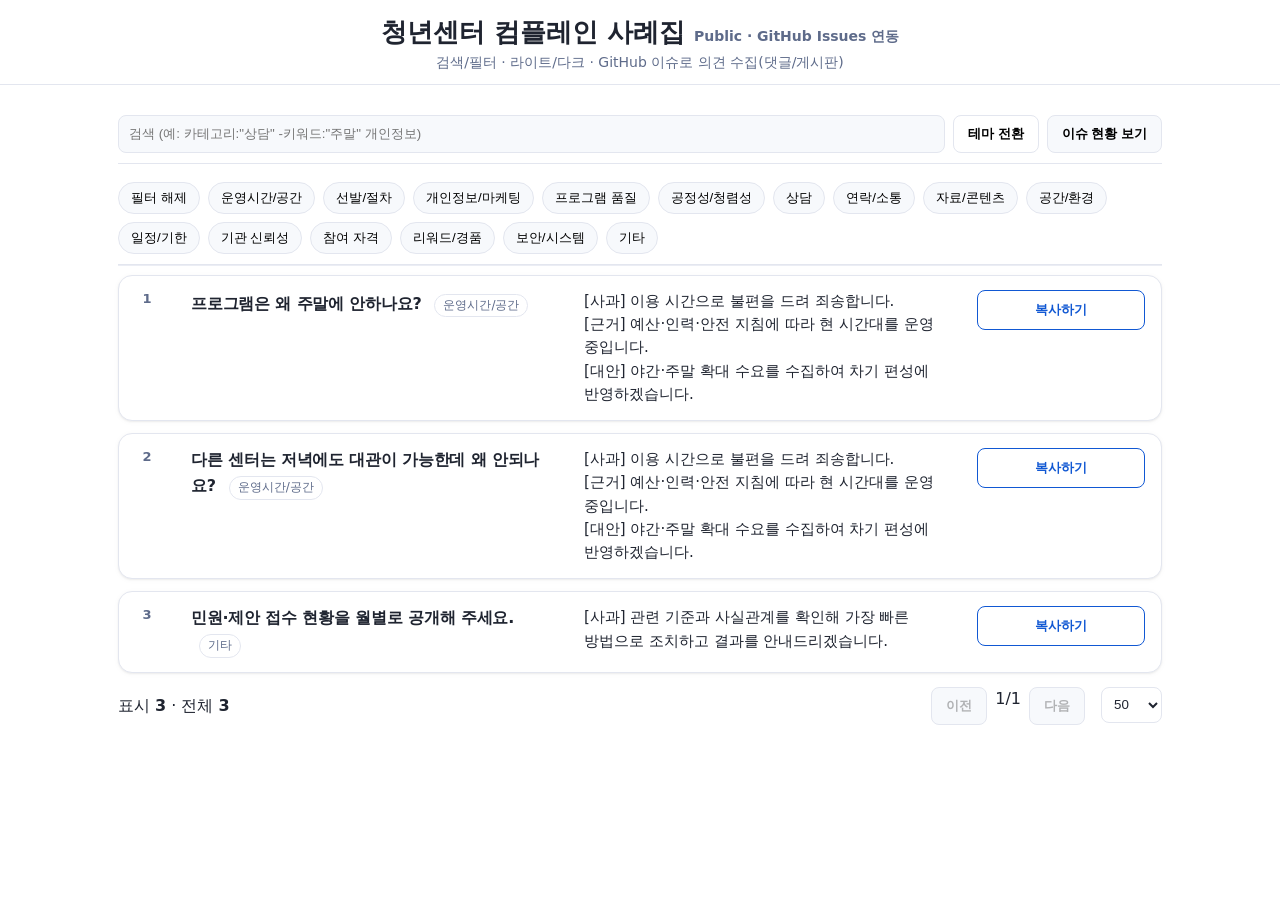
==== commit e0e1e6bb: "Update index.html" ====
--- a/index.html
+++ b/index.html
@@ -11,7 +11,7 @@
 <title>청년센터 컴플레인 사례집 – Public</title>
 <link rel="preconnect" href="https://fonts.googleapis.com">
 <link href="https://fonts.googleapis.com/css2?family=Material+Symbols+Rounded:FILL@0..1&display=swap" rel="stylesheet">
-<link rel="stylesheet" href="./app_public.css?v=list-stable-1">
+<link rel="stylesheet" href="./app_public.css?v=list-copy-1">
 </head>
 <body>
 <header>
@@ -50,6 +50,6 @@
   </div>
 </div>
 
-<script src="./app_public.js?v=safe114"></script>
+<script src="./app_public.js?v=list-copy-1"></script>
 </body>
 </html>
--- a/app_public.css
+++ b/app_public.css
@@ -57,12 +57,38 @@
 .btn.primary{ background:var(--primary); color:var(--primary-ink); border-color:var(--primary); }
 .btn.ghost{ background:transparent; }
 
+/* 복사 버튼 */
+.btn.copy{
+  border-color: var(--primary);
+  color: var(--primary);
+  background: transparent;
+  font-weight: 800;
+}
+.btn.copy:hover{
+  background: color-mix(in oklab, var(--primary) 12%, transparent);
+}
+
+/* 토스트 알림 */
+#toast{
+  position: fixed; left: 50%; bottom: 24px;
+  transform: translateX(-50%) scale(.98);
+  background: var(--text); color: var(--bg);
+  padding: 10px 14px; border-radius: 999px;
+  font-size: 14px; font-weight: 700;
+  box-shadow: var(--shadow-1);
+  opacity: 0; pointer-events: none; transition: .18s ease;
+  z-index: 1000;
+}
+#toast.show{ opacity: 1; transform: translateX(-50%) scale(1); }
+
 /* ---------- Filters (sticky) ---------- */
 .filters{
-  position:sticky; top:var(--sticky-toolbar); z-index:20;
+  position:sticky; top:var(--sticky-toolbar); z-index:40;
   display:flex; flex-wrap:wrap; gap:8px; padding:10px 0; margin:0 0 10px;
   background:var(--bg); border-bottom:1px solid var(--line);
-}
+  box-shadow: 0 1px 0 color-mix(in oklab, var(--line) 70%, transparent);
+}
+.filters::after{ content:""; display:block; height:12px; } /* 태그 아래 간격 */
 .chip{
   padding:6px 12px; border-radius:999px; border:1px solid var(--line);
   background:var(--surface); cursor:pointer; white-space:nowrap;
@@ -73,7 +99,7 @@
    LIST MODE (Table → Card List)
    ======================================================================= */
 
-/* 테이블 바깥 박스는 투명 처리 (리스트 컨테이너 역할만) */
+/* 테이블 컨테이너만 유지 */
 table{
   width:100%;
   border:none !important;
@@ -82,9 +108,7 @@
   box-shadow:none !important;
   border-spacing:0;
 }
-
-/* 헤더는 숨김(리스트형에서는 불필요) */
-thead{ display:none !important; }
+thead{ display:none !important; }  /* 리스트형: 헤더 숨김 */
 
 /* 리스트 컨테이너 */
 tbody{
@@ -103,6 +127,7 @@
   background:var(--bg);
   box-shadow:var(--shadow-1);
   overflow:hidden;
+  scroll-margin-top: calc(var(--sticky-toolbar) + var(--sticky-filters) + 12px);
 }
 
 /* 셀 스타일 */
@@ -120,23 +145,20 @@
   color:var(--muted);
   font-weight:800;
   background:color-mix(in oklab, var(--primary-weak) 30%, transparent);
+  font-size:13px;
 }
 
 /* 텍스트 */
-.q{ font-weight:800; letter-spacing:-.2px; }
+.q{ font-weight:800; letter-spacing:-.2px; margin:0 0 6px; font-size:16px; line-height:1.5; }
 .cat{
-  margin-left:8px; font-size:12px; color:var(--muted);
+  display:inline-block; margin-left:8px; margin-top:4px; font-size:12px; color:var(--muted);
   border:1px solid var(--line); padding:2px 8px; border-radius:999px; white-space:nowrap;
 }
-.resp{ white-space:pre-wrap; word-break:keep-all; }
-
-/* 카드 안 버튼 묶음 */
-td .row-actions{
-  display:grid !important;
-  grid-template-columns:1fr;
-  gap:8px;
-}
-td .row-actions .btn{ width:100%; }
+.resp{ white-space:pre-wrap; word-break:keep-all; line-height:1.55; }
+
+/* 카드 내 버튼 묶음 */
+td .row-actions{ display:grid !important; grid-template-columns:1fr; gap:10px; }
+td .row-actions .btn{ width:100%; min-height:40px; }
 
 /* 호버 효과 */
 tbody tr:hover{
@@ -163,12 +185,13 @@
   tbody td:nth-child(2){ grid-area:q; }     /* 민원 사례 */
   tbody td:nth-child(3){ grid-area:a; }     /* 가이드 */
   tbody td:nth-child(4){ grid-area:act; }   /* 버튼 */
-  td .row-actions{ grid-template-columns:1fr 1fr; }
+  td .row-actions{ grid-template-columns:1fr; }
 }
 
 /* 640px 이하: 세로 스택 + 버튼 1열, sticky 높이 여유 */
 @media (max-width:640px){
-  :root{ --sticky-filters:118px; }          /* 칩 3줄까지 안전치 */
+  :root{ --sticky-filters:118px; }
+  .filters::after{ height:10px; }           /* 모바일은 간격 축소 */
   tbody tr{
     grid-template-columns:40px 1fr;
     grid-template-areas:
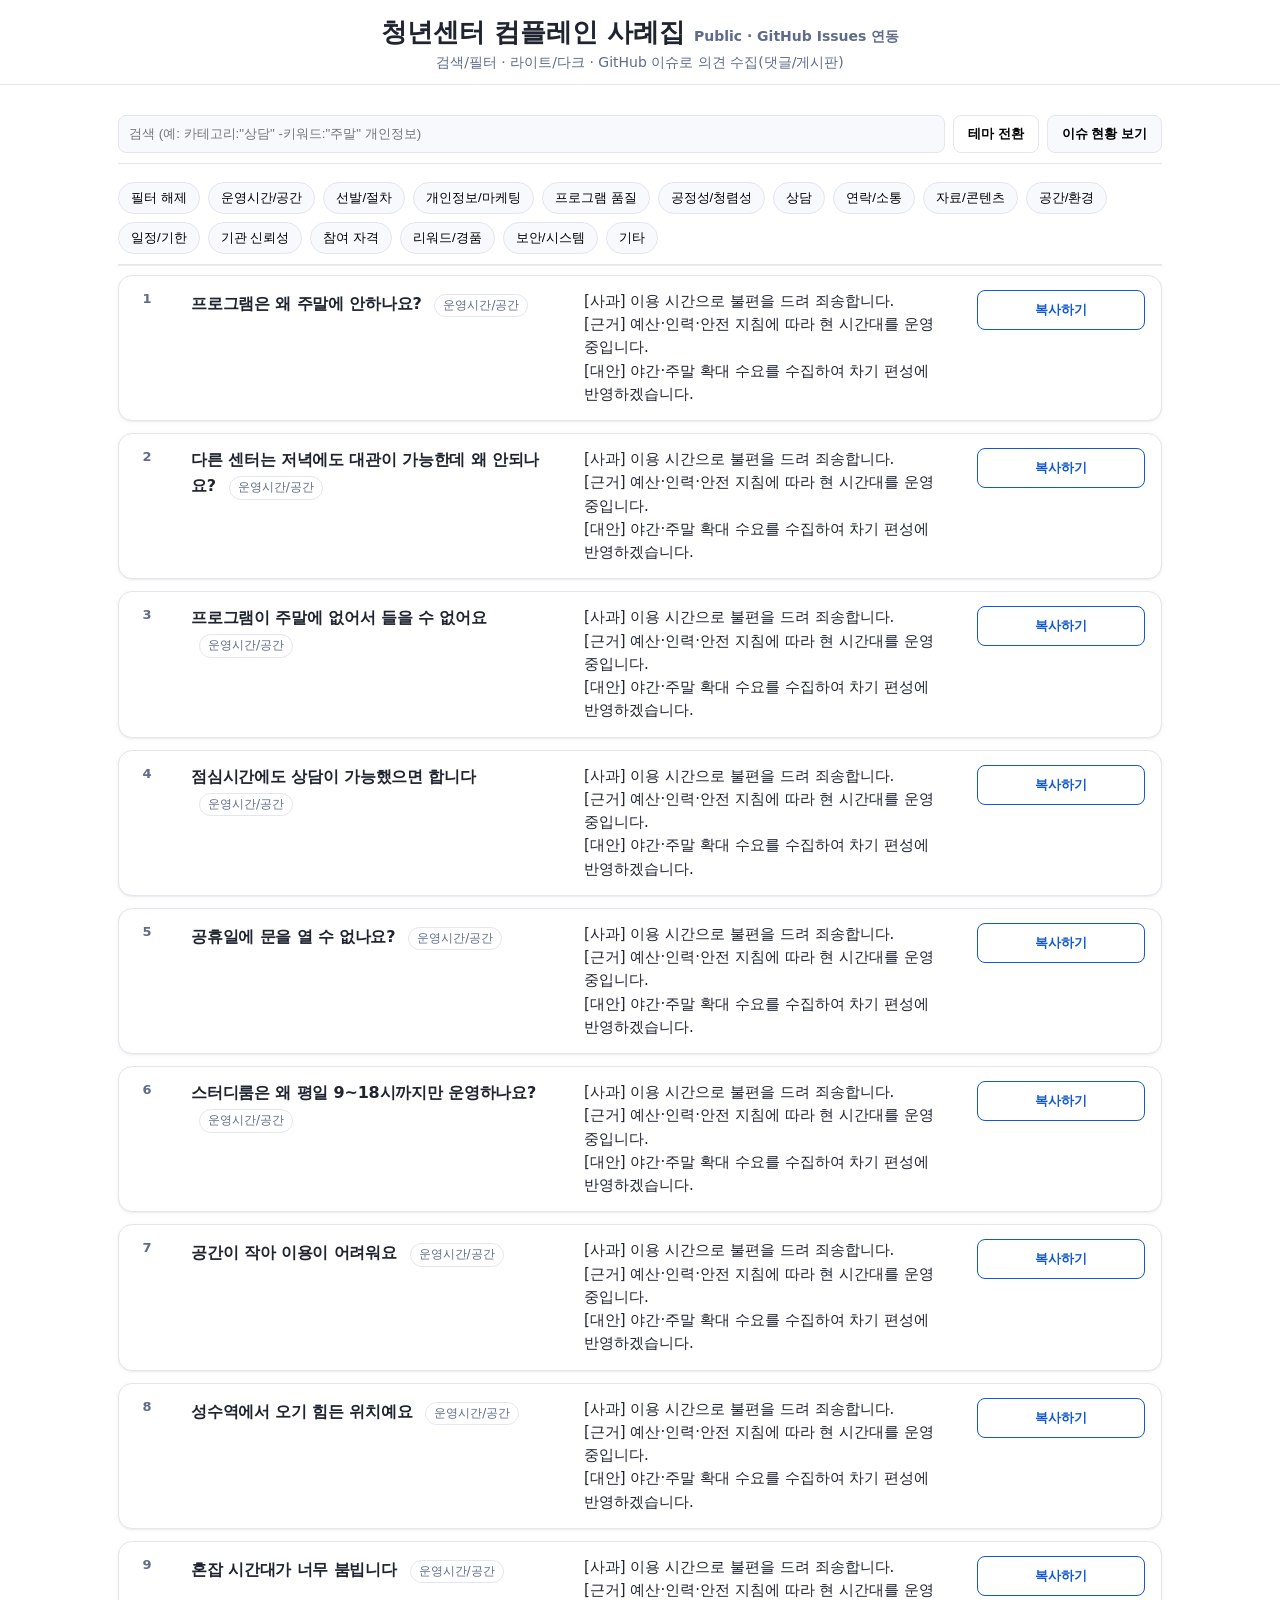
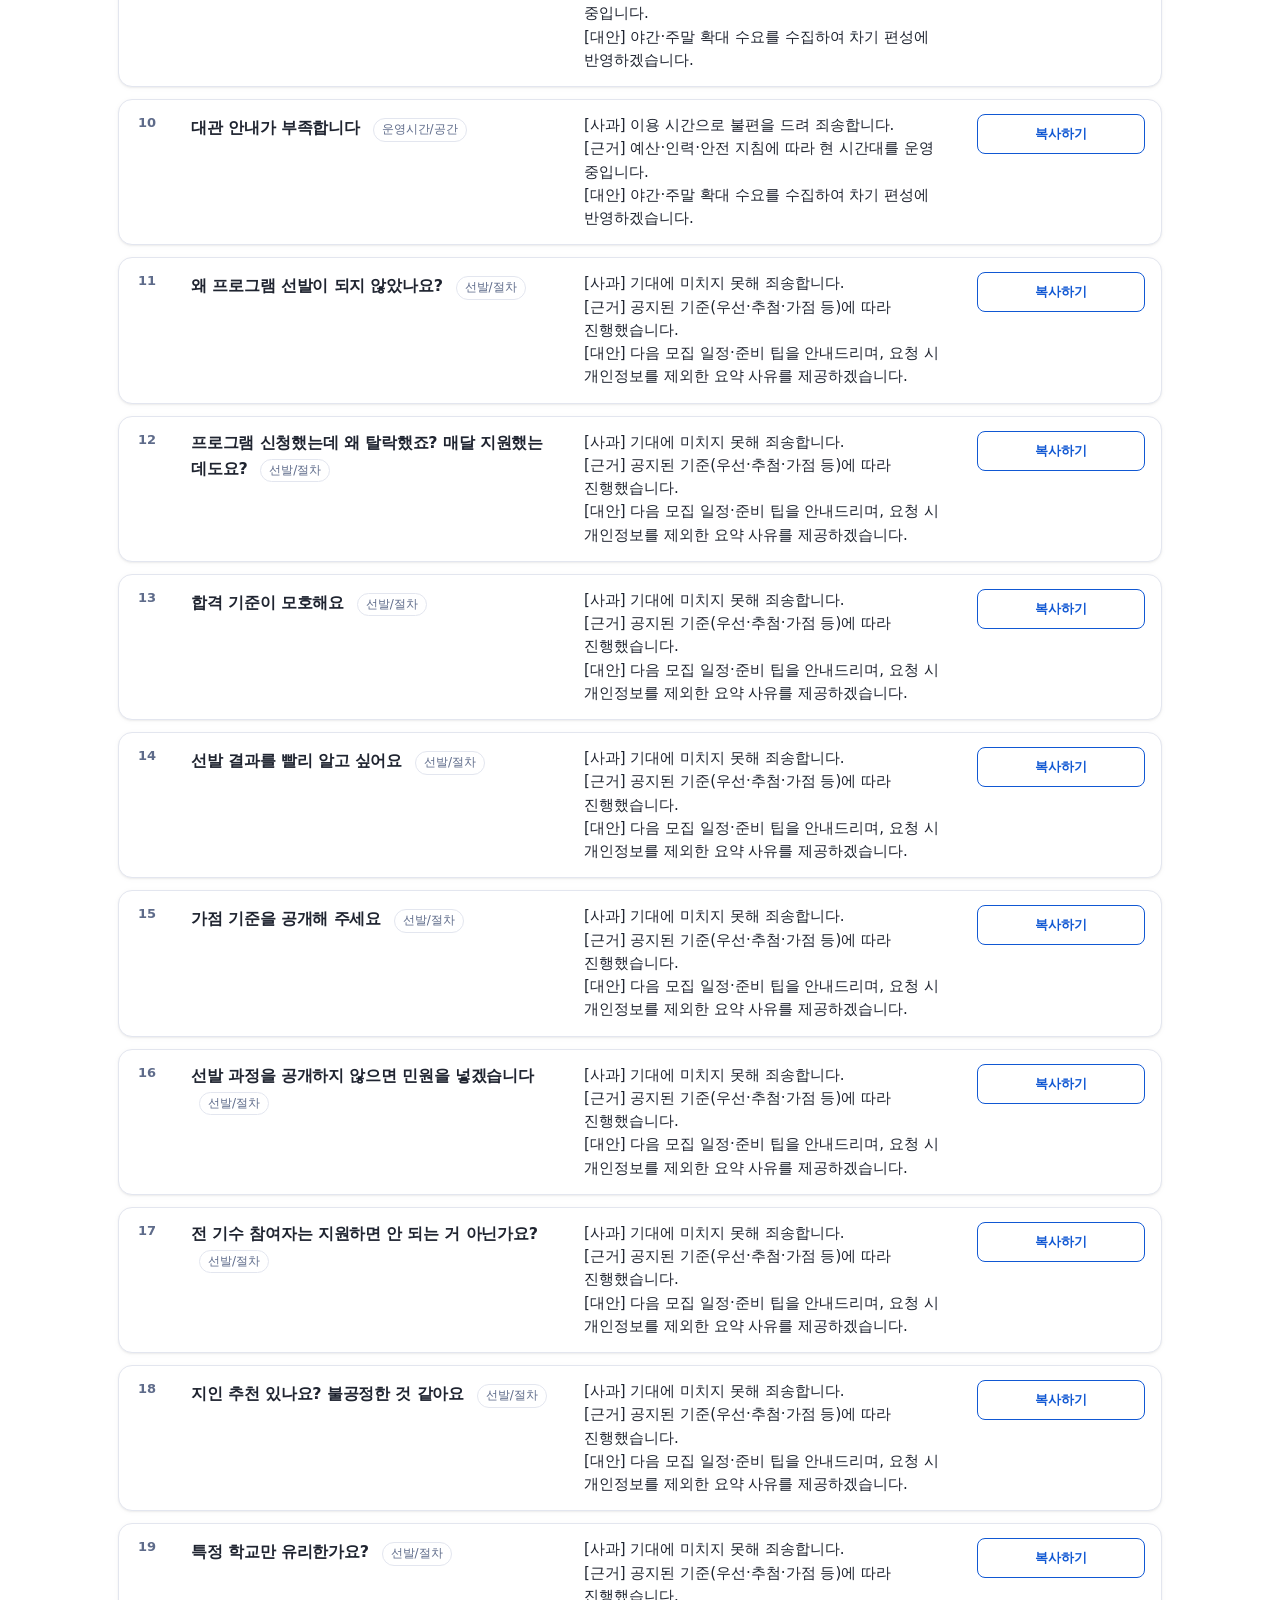
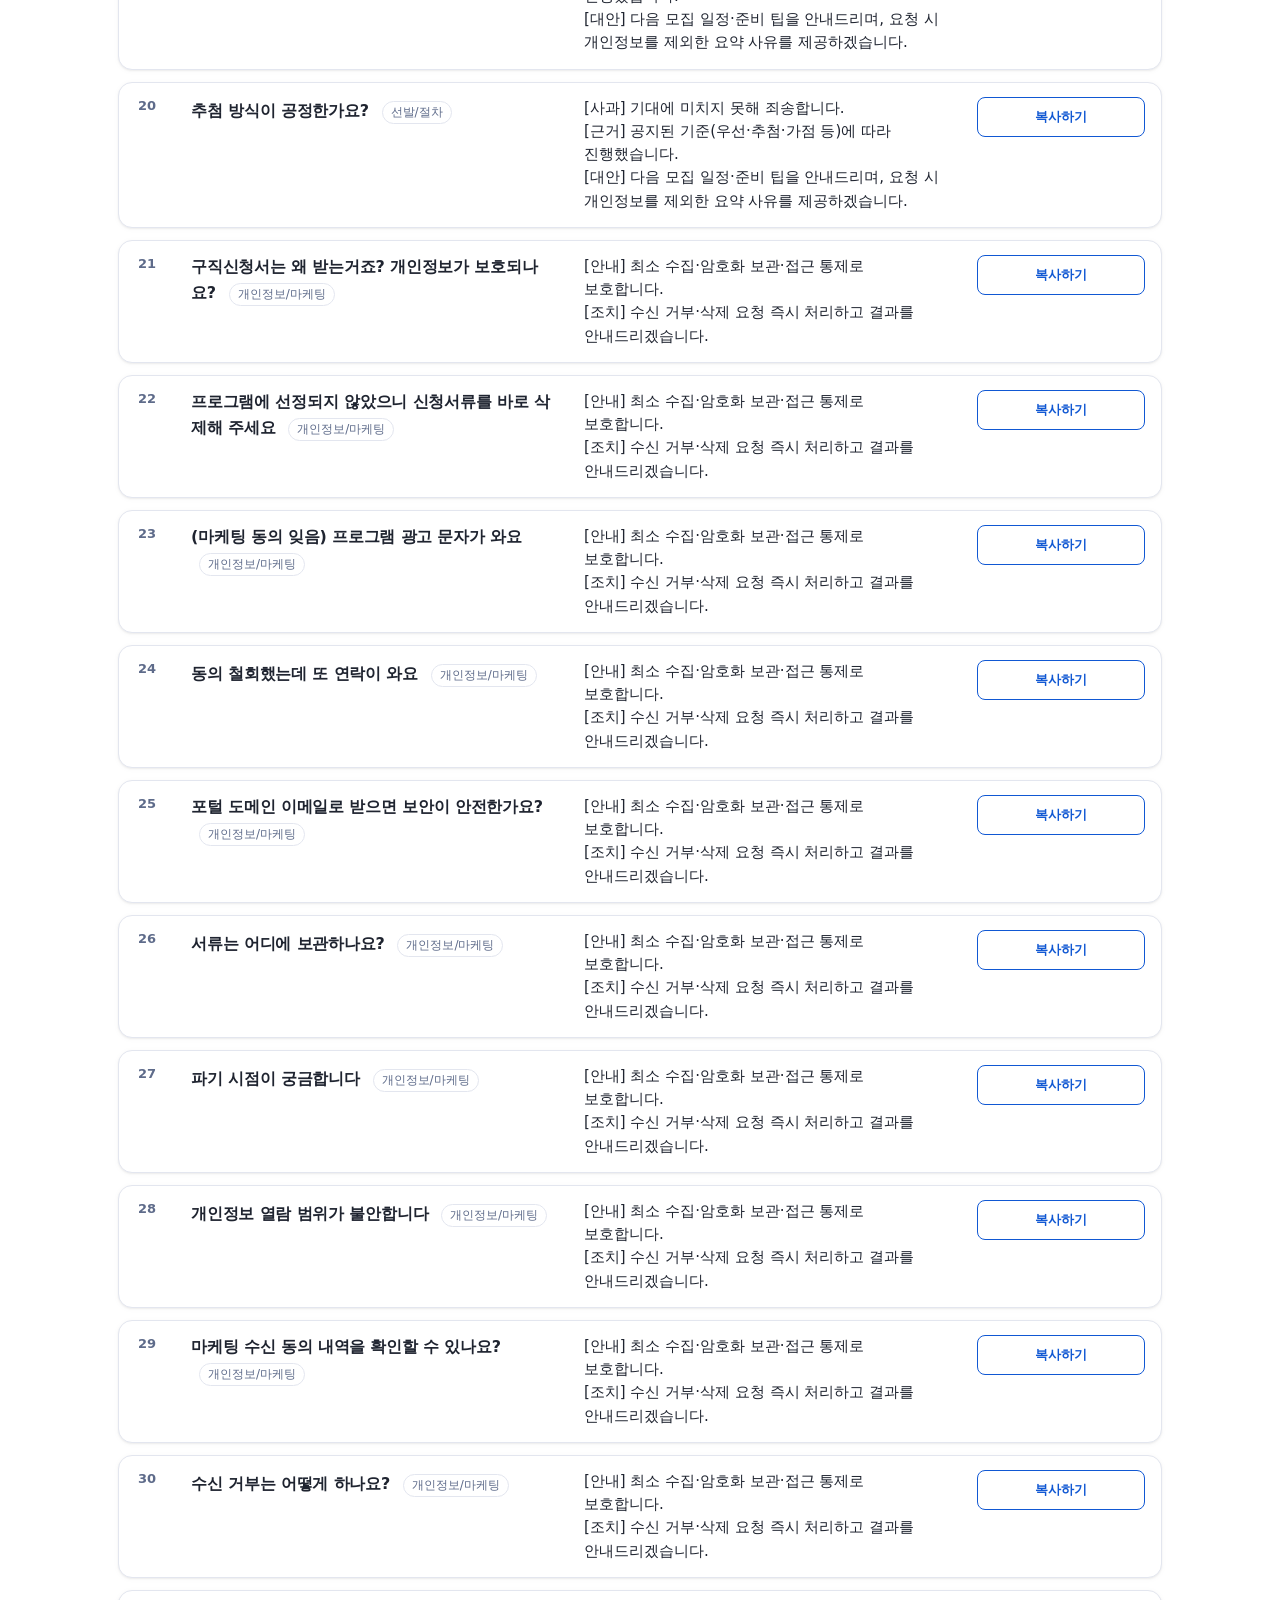
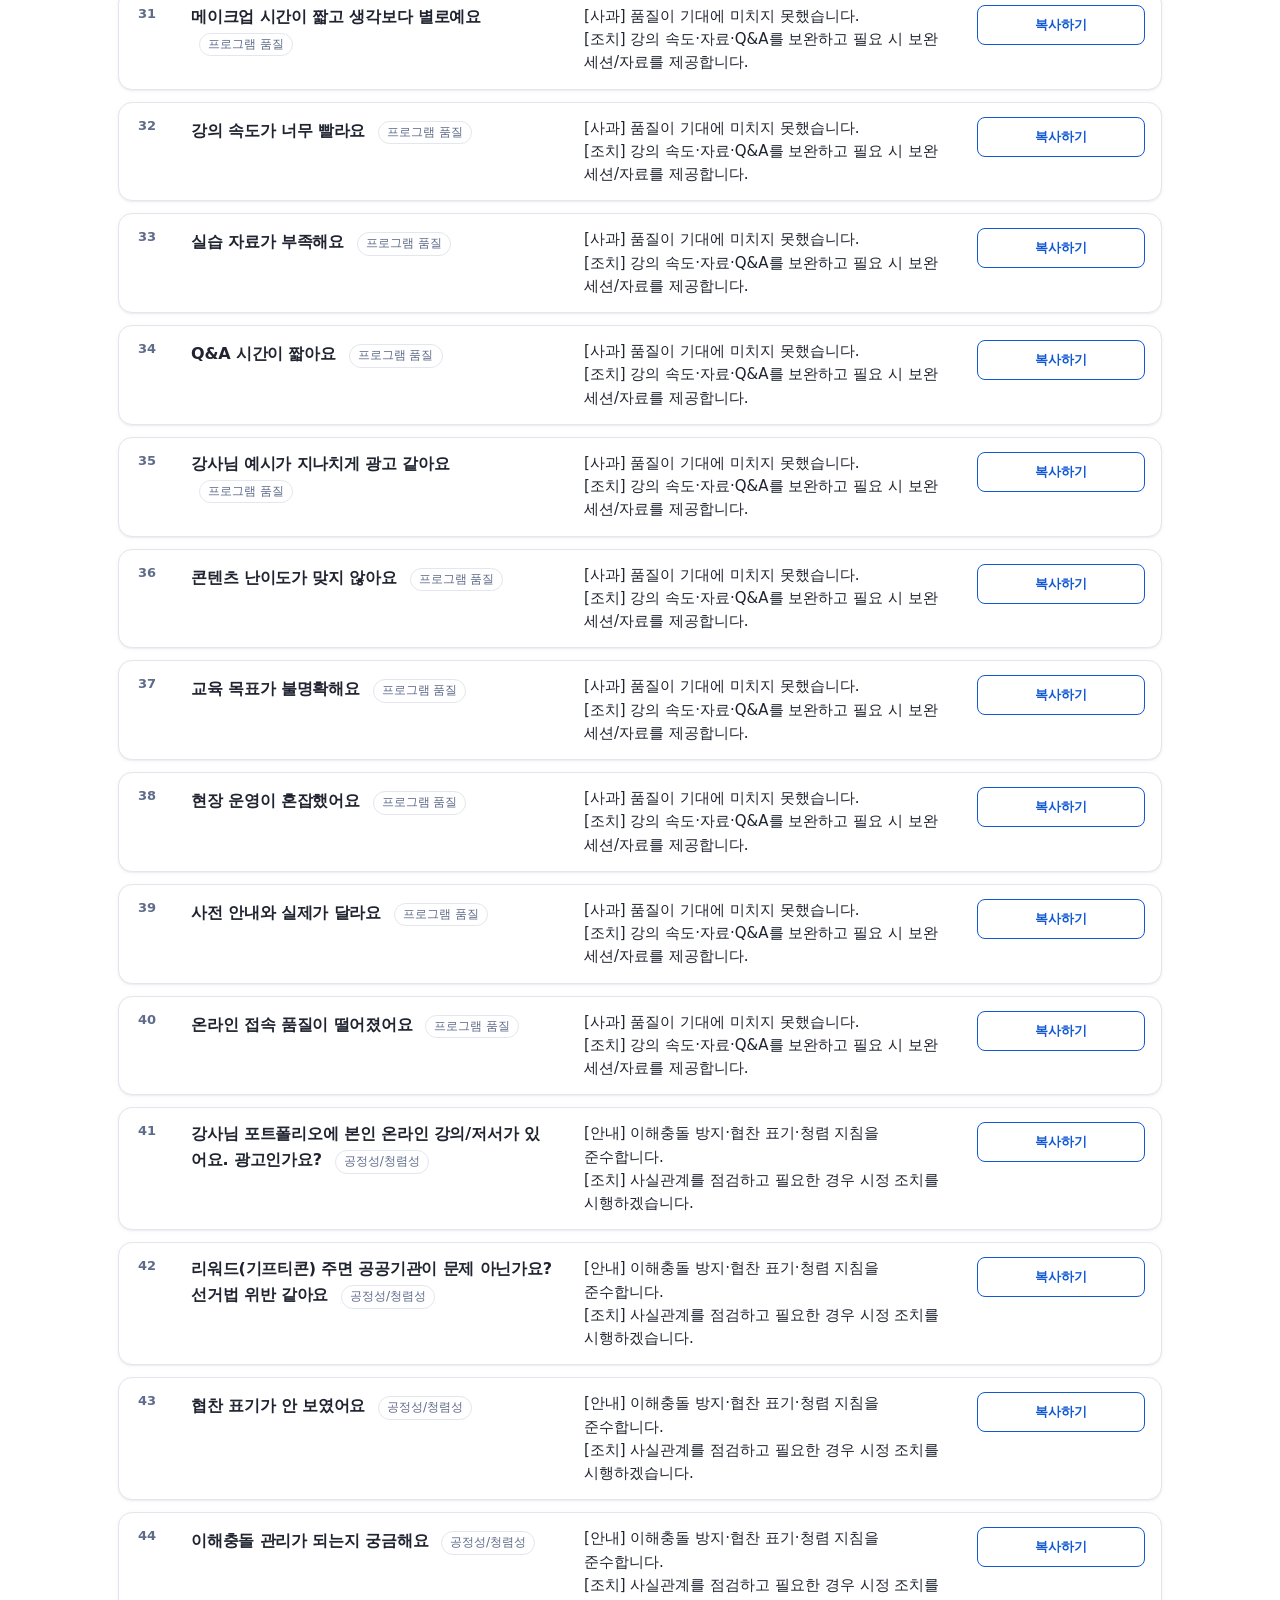
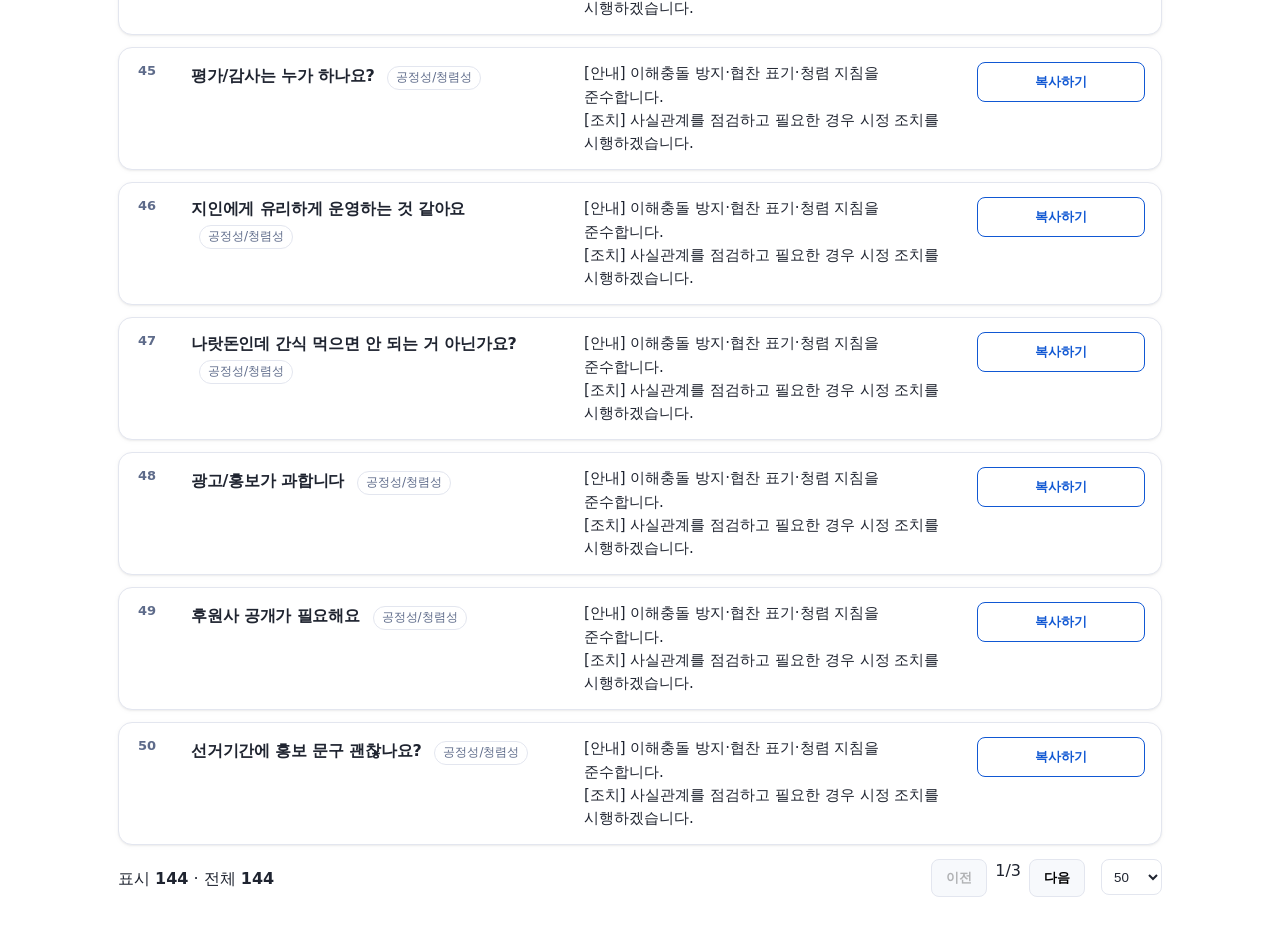
==== commit 2af74fd9: "Update index.html" ====
--- a/index.html
+++ b/index.html
@@ -50,6 +50,6 @@
   </div>
 </div>
 
-<script src="./app_public.js?v=list-copy-1"></script>
+<script src="./app_public.js?v=list-copy-2"></script>
 </body>
 </html>
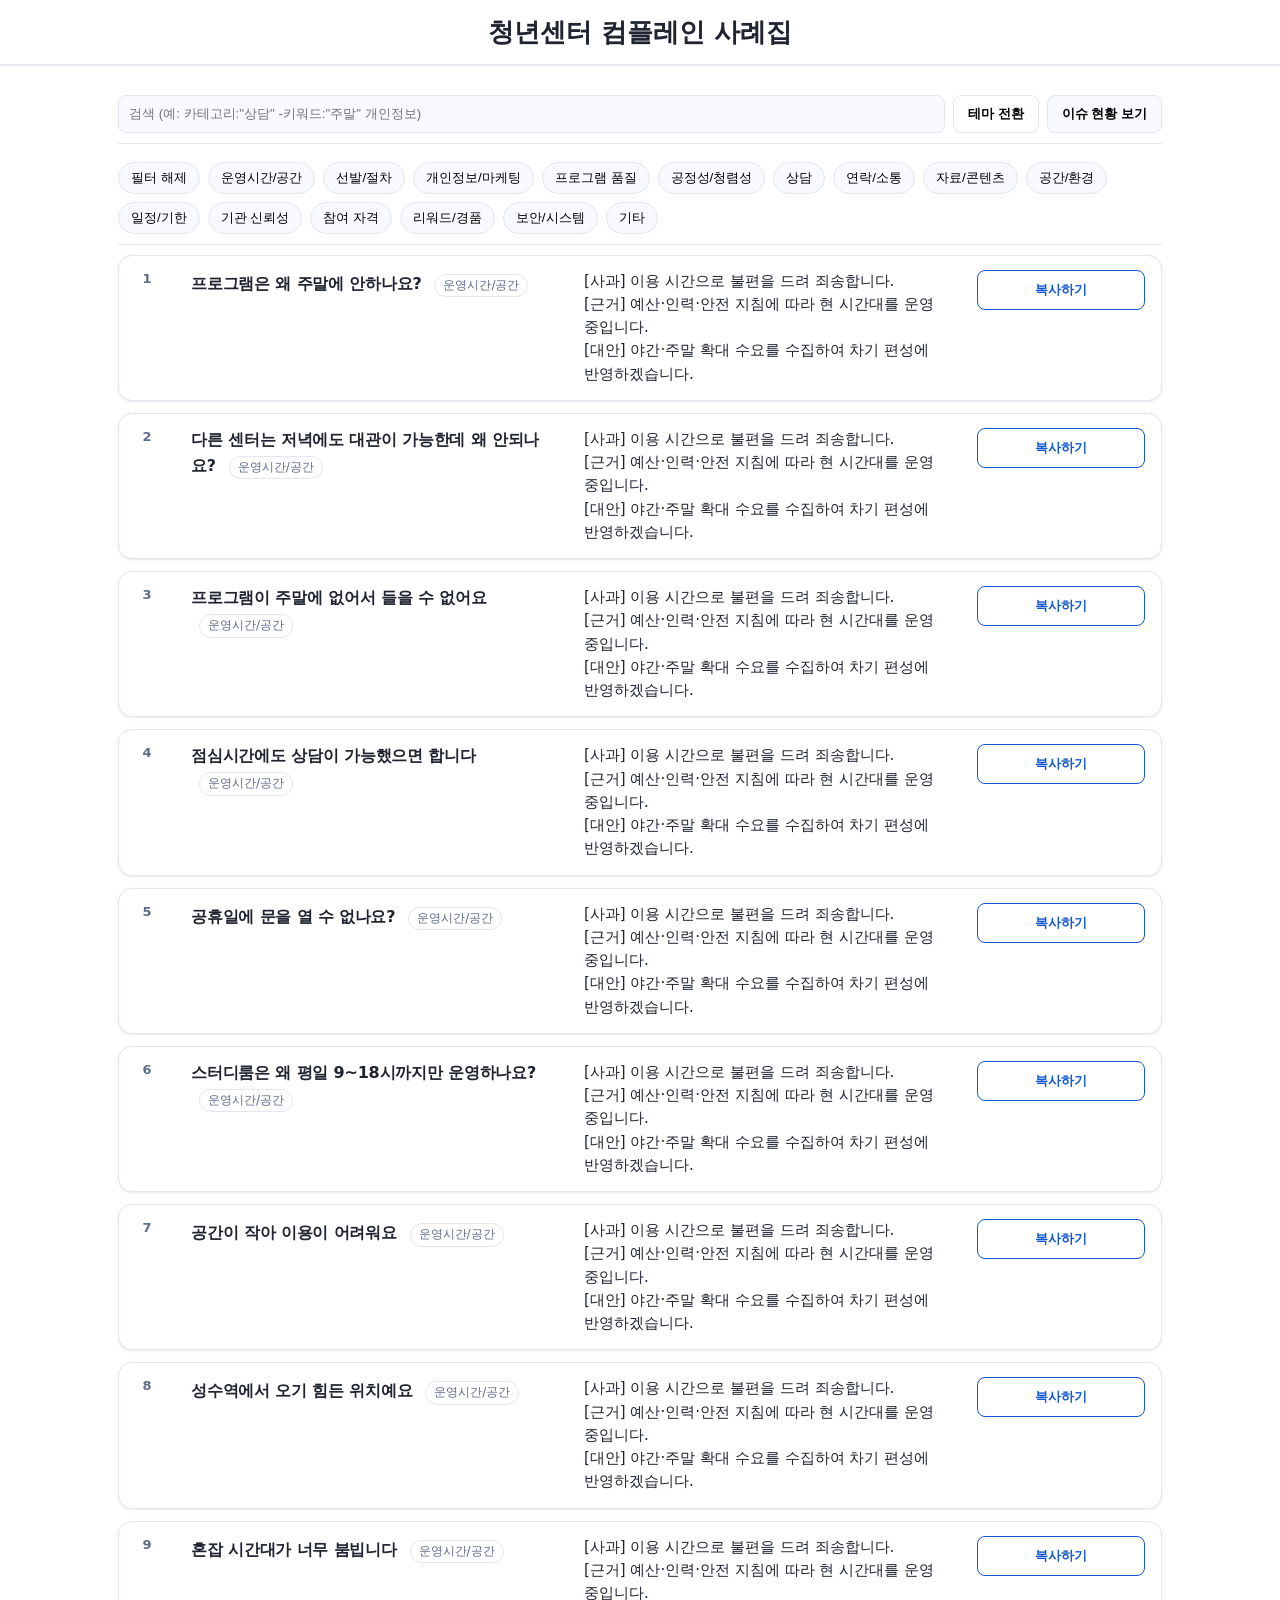
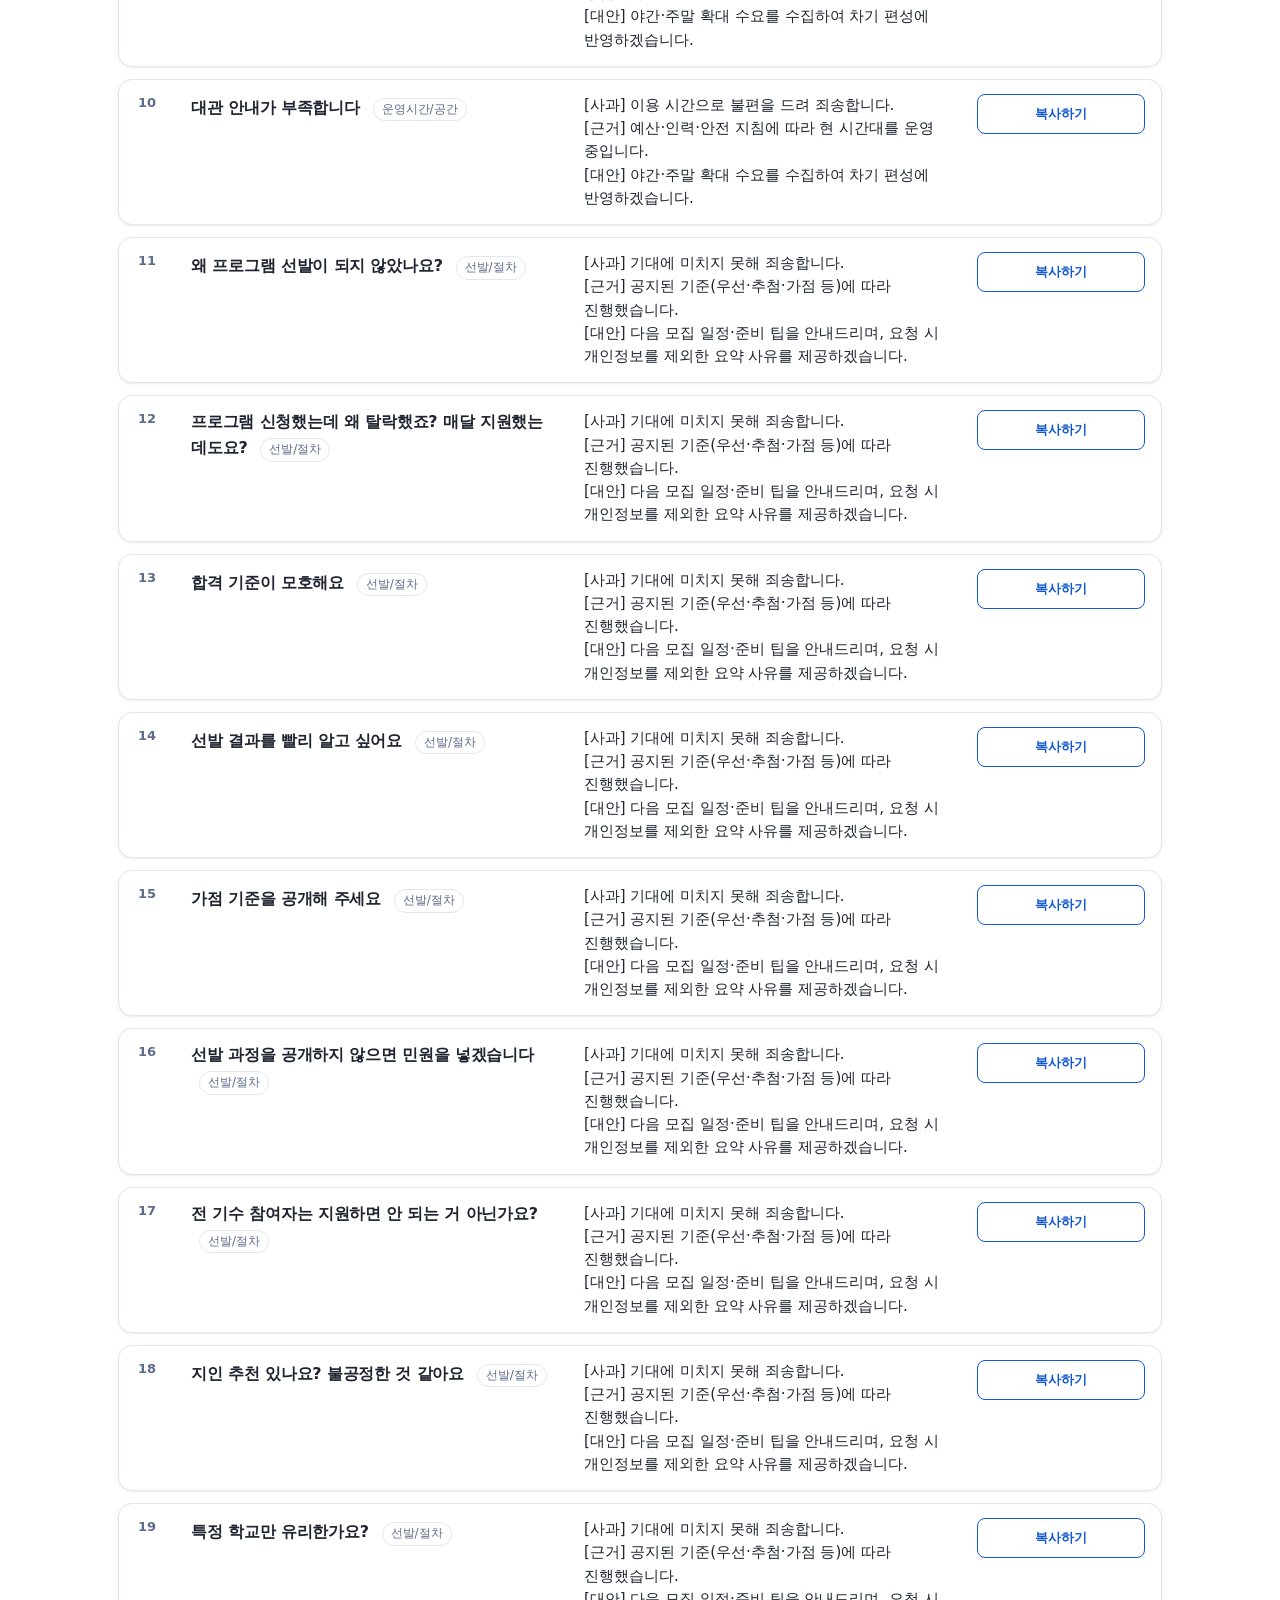
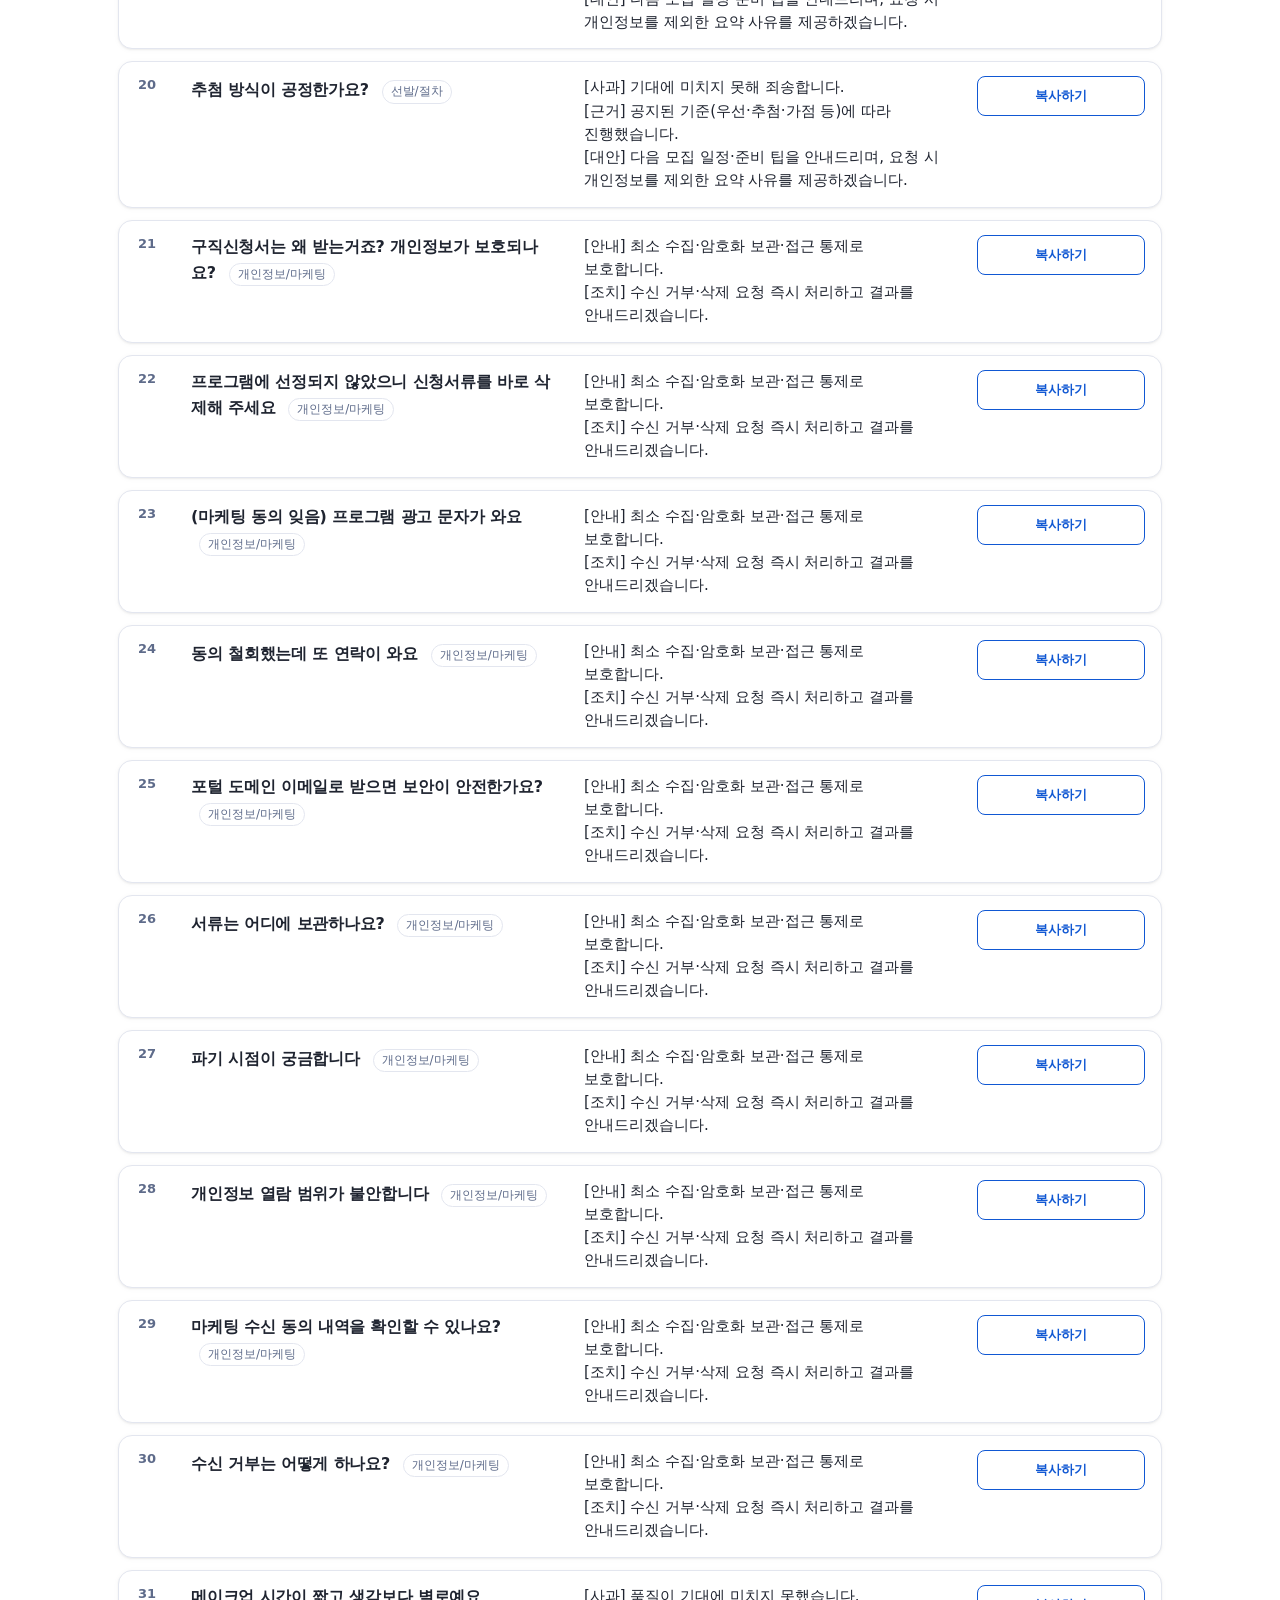
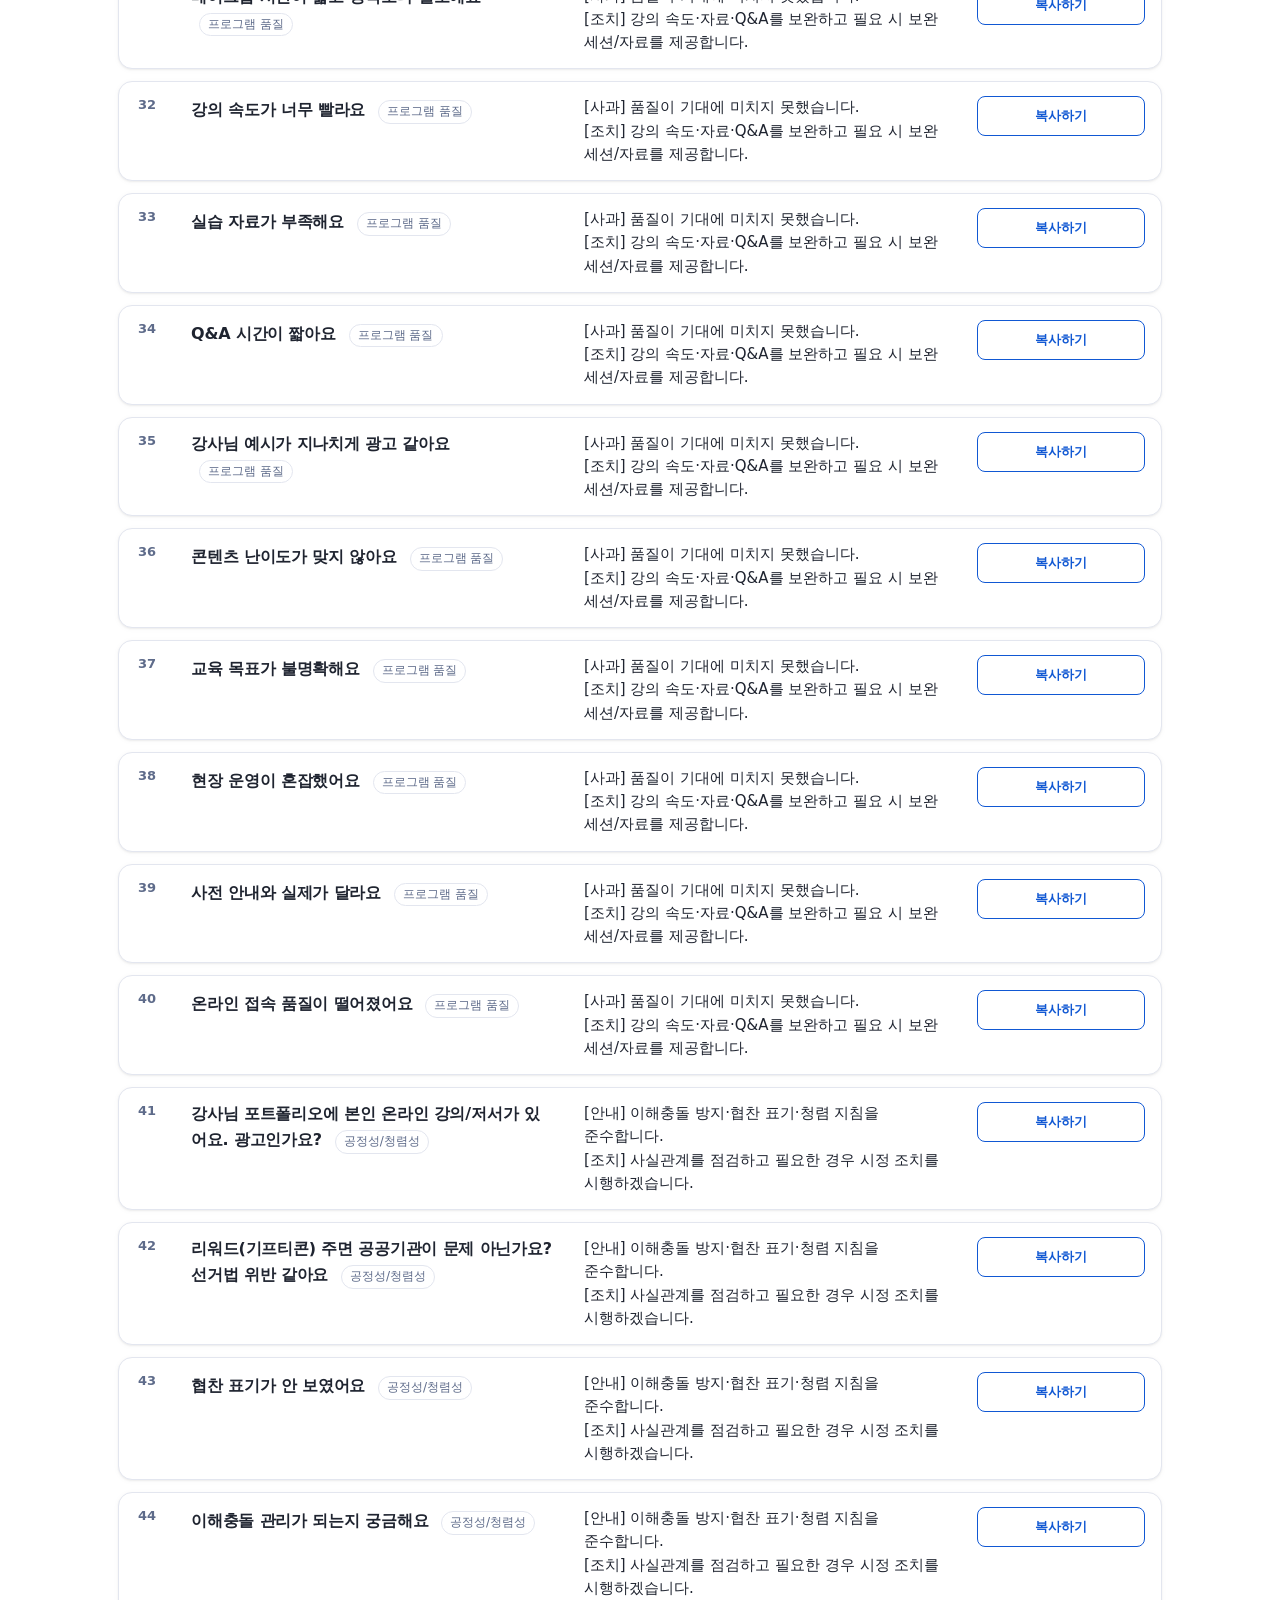
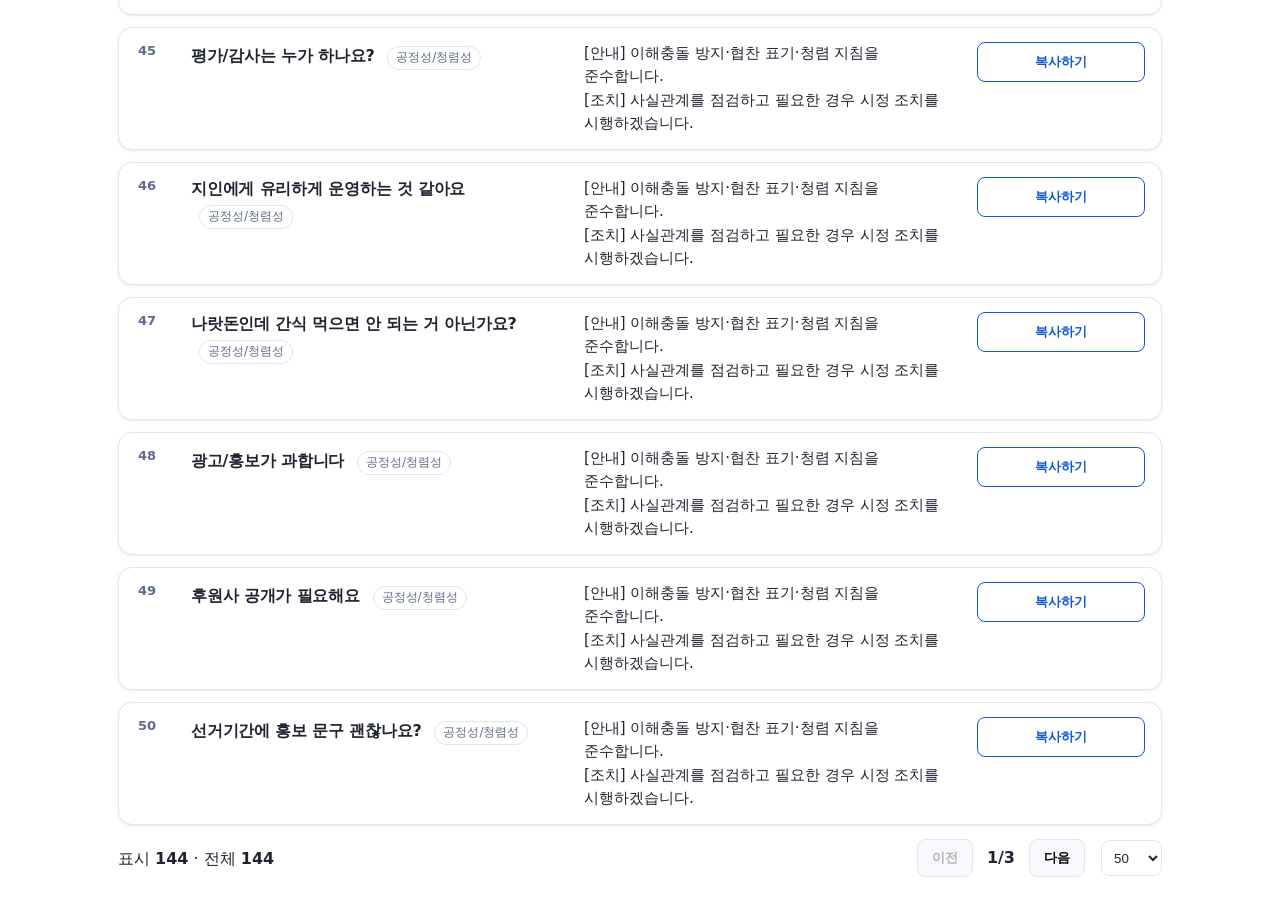
==== commit a35739af: "Update index.html" ====
--- a/index.html
+++ b/index.html
@@ -16,8 +16,7 @@
 <body>
 <header>
   <div>
-    <h1 class="title">청년센터 컴플레인 사례집 <small class="sub">Public · GitHub Issues 연동</small></h1>
-    <div class="sub">검색/필터 · 라이트/다크 · GitHub 이슈로 의견 수집(댓글/게시판)</div>
+    <h1 class="title">청년센터 컴플레인 사례집</h1>
   </div>
 </header>
 
--- a/app_public.css
+++ b/app_public.css
@@ -203,3 +203,54 @@
   td .row-actions{ grid-template-columns:1fr; }
   .q, .resp{ font-size:14px; }
 }
+
+/* === Header만 sticky, 그 외는 일반 스크롤 === */
+header{
+  position: sticky;
+  top: 0;
+  z-index: 60;
+  background: var(--bg);
+  backdrop-filter: saturate(1.2) blur(0px);
+  box-shadow: 0 1px 0 color-mix(in oklab, var(--line) 70%, transparent);
+}
+
+/* 툴바/필터는 sticky 해제 (일반 흐름) */
+.toolbar, .filters{
+  position: static !important;
+  top: auto !important;
+  box-shadow: none;
+}
+
+/* 카드가 sticky 영역에 가려지지 않도록 했던 보정값 0으로 정렬 */
+body.list-mode tbody tr{ scroll-margin-top: 8px; }
+
+/* === 우측 하단 위로가기 버튼 === */
+#backToTop{
+  position: fixed;
+  right: 20px; bottom: 20px;
+  height: 44px; padding: 0 16px;
+  border-radius: 999px;
+  background: var(--primary);
+  color: var(--primary-ink);
+  border: 1px solid var(--primary);
+  box-shadow: var(--shadow-1);
+  opacity: 0; transform: translateY(8px);
+  pointer-events: none; transition: .18s ease;
+  z-index: 70;
+}
+#backToTop.show{
+  opacity: 1; transform: translateY(0);
+  pointer-events: auto;
+}
+
+/* === 페이지네이션 수직 정렬 보정 === */
+.footer{ align-items: center; }
+.footer > div:last-child{ display:flex; align-items:center; gap:8px; }
+#pageInfo{
+  display: inline-flex;
+  align-items: center;
+  height: 38px;              /* 버튼과 동일 높이 */
+  line-height: 38px;
+  padding: 0 6px;
+  font-weight: 700;
+}
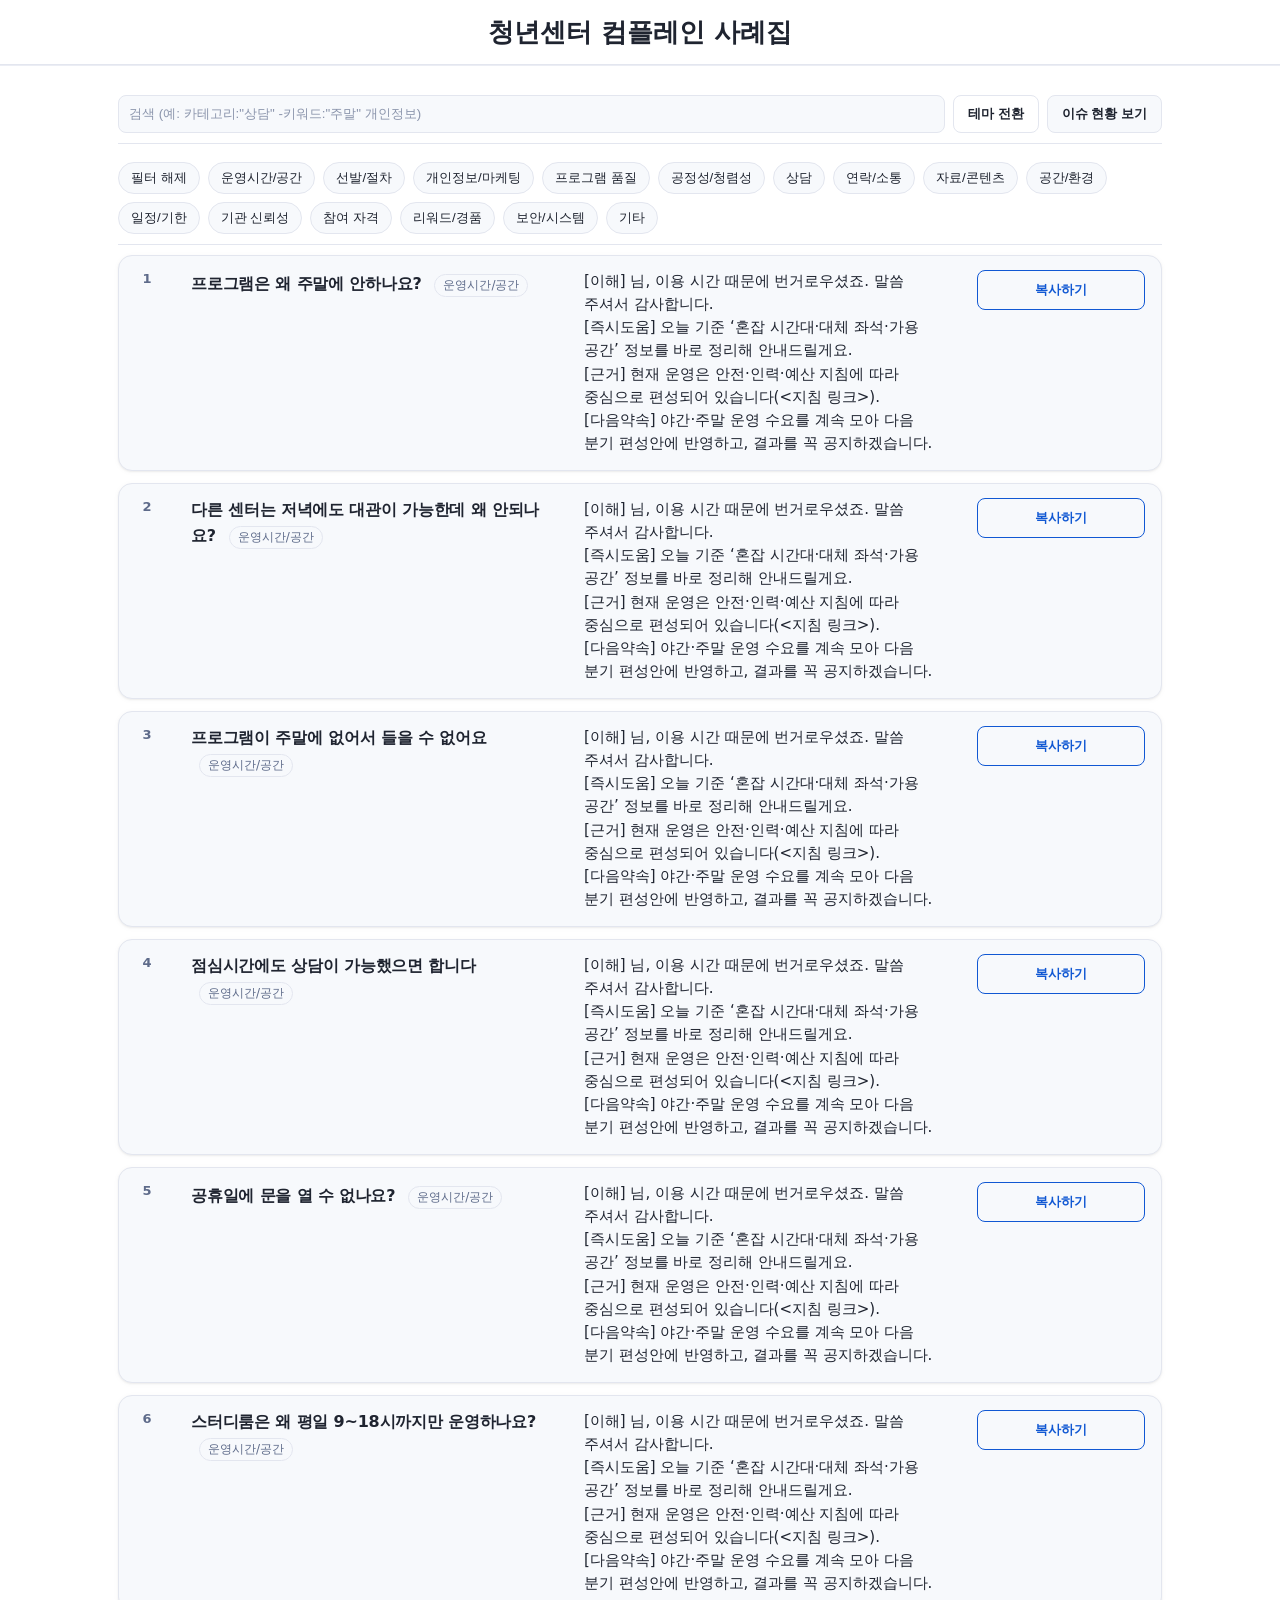
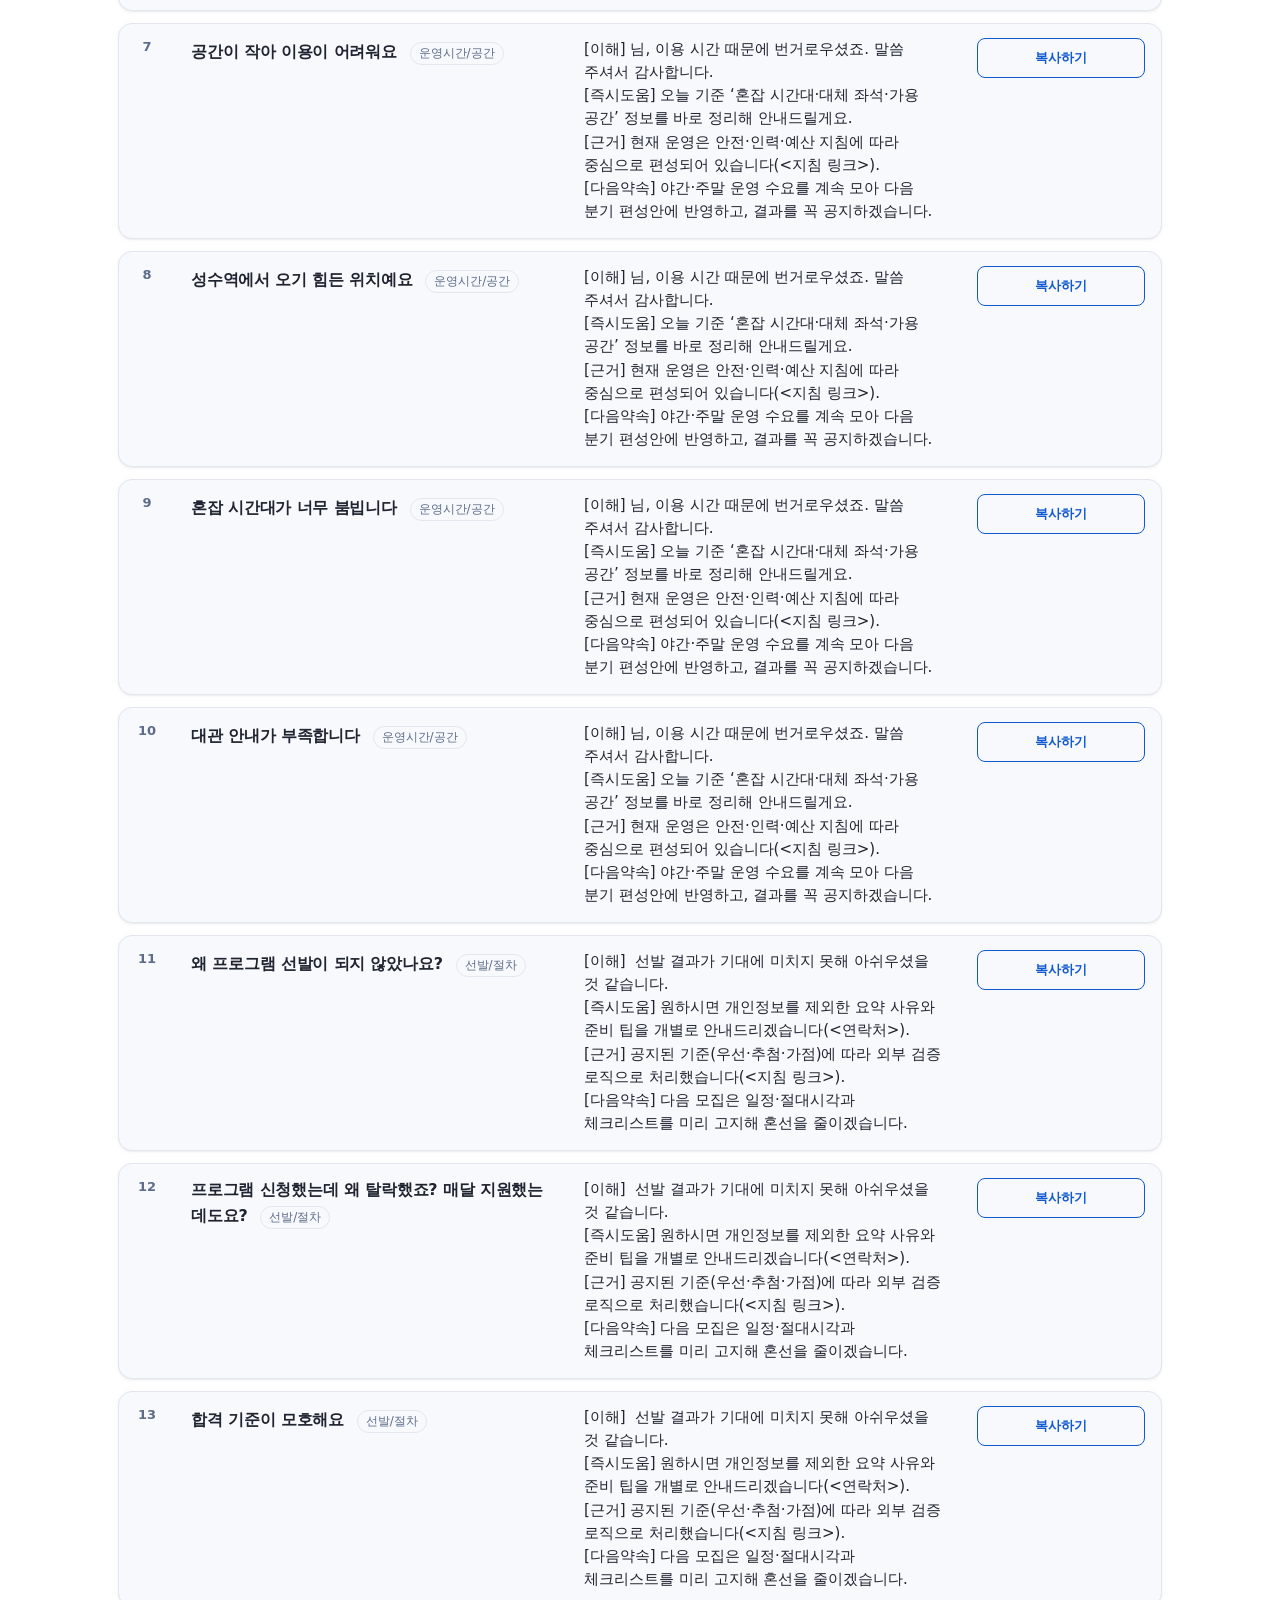
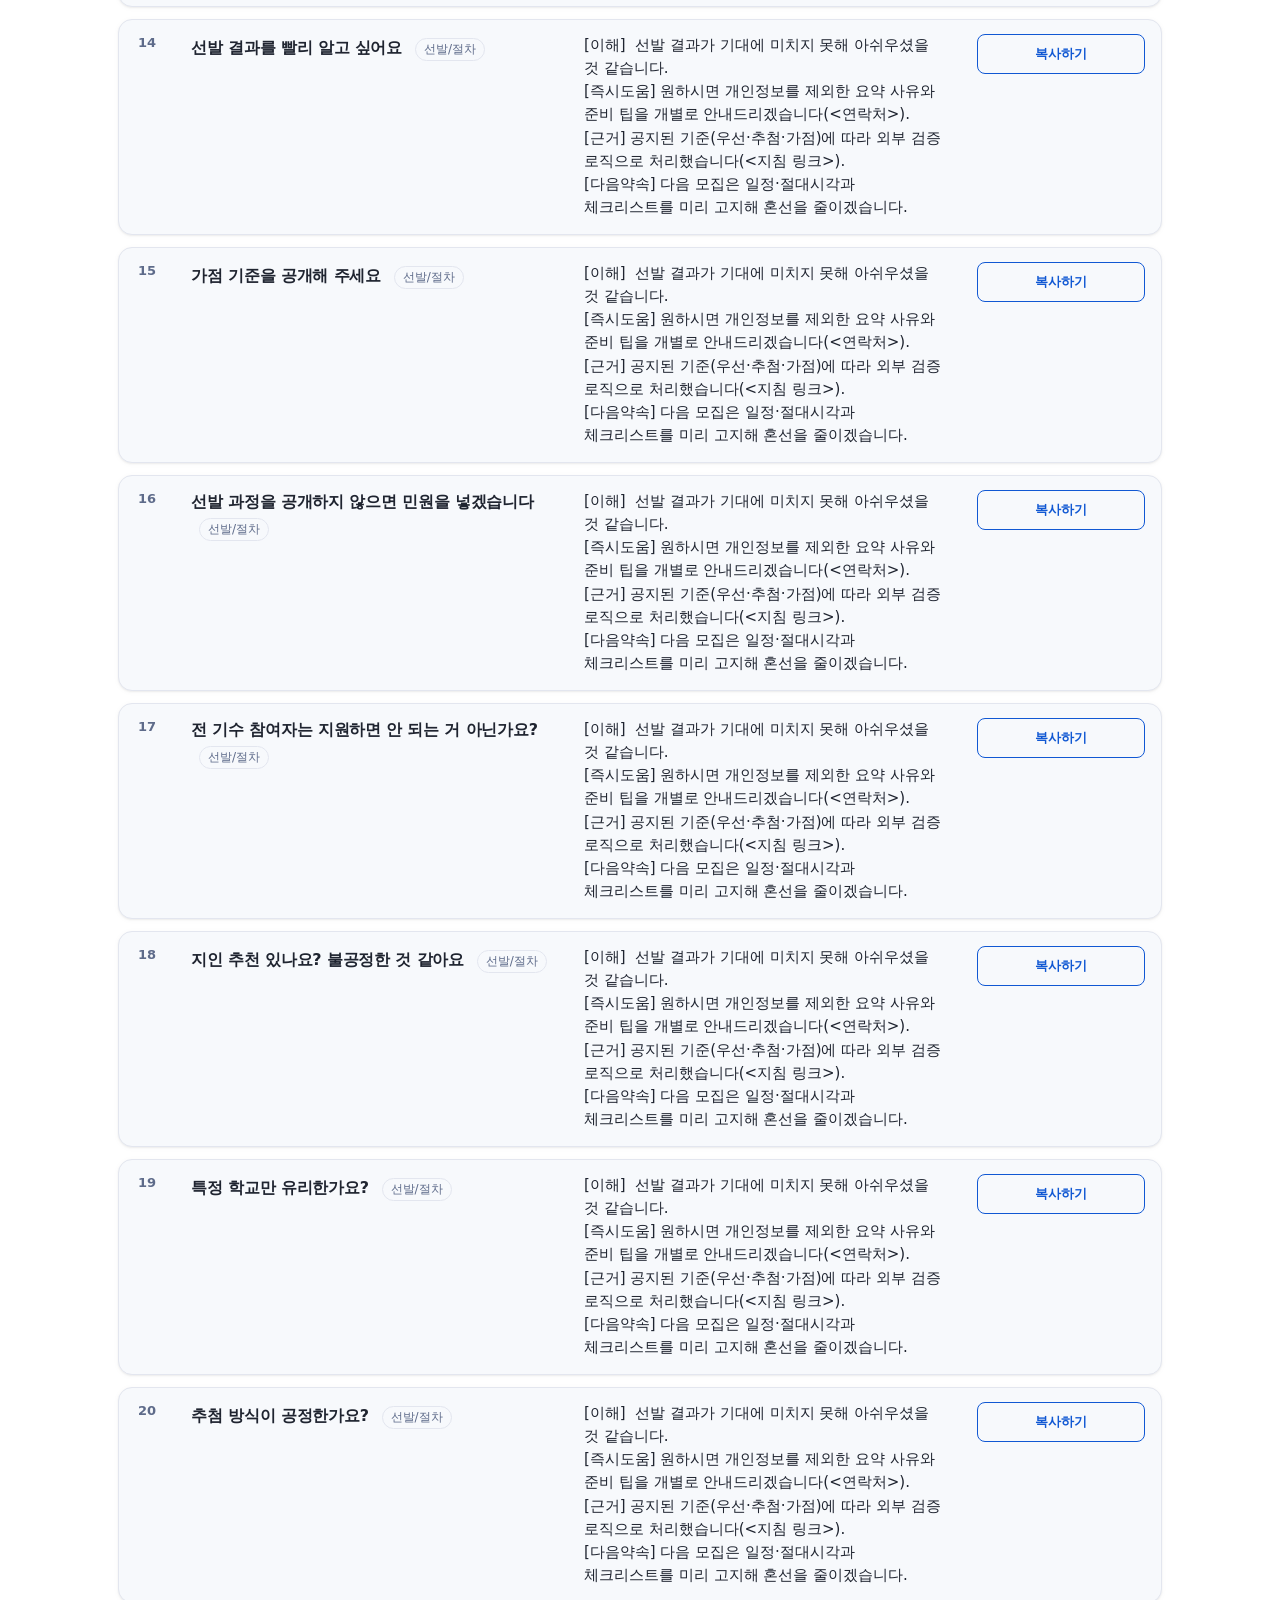
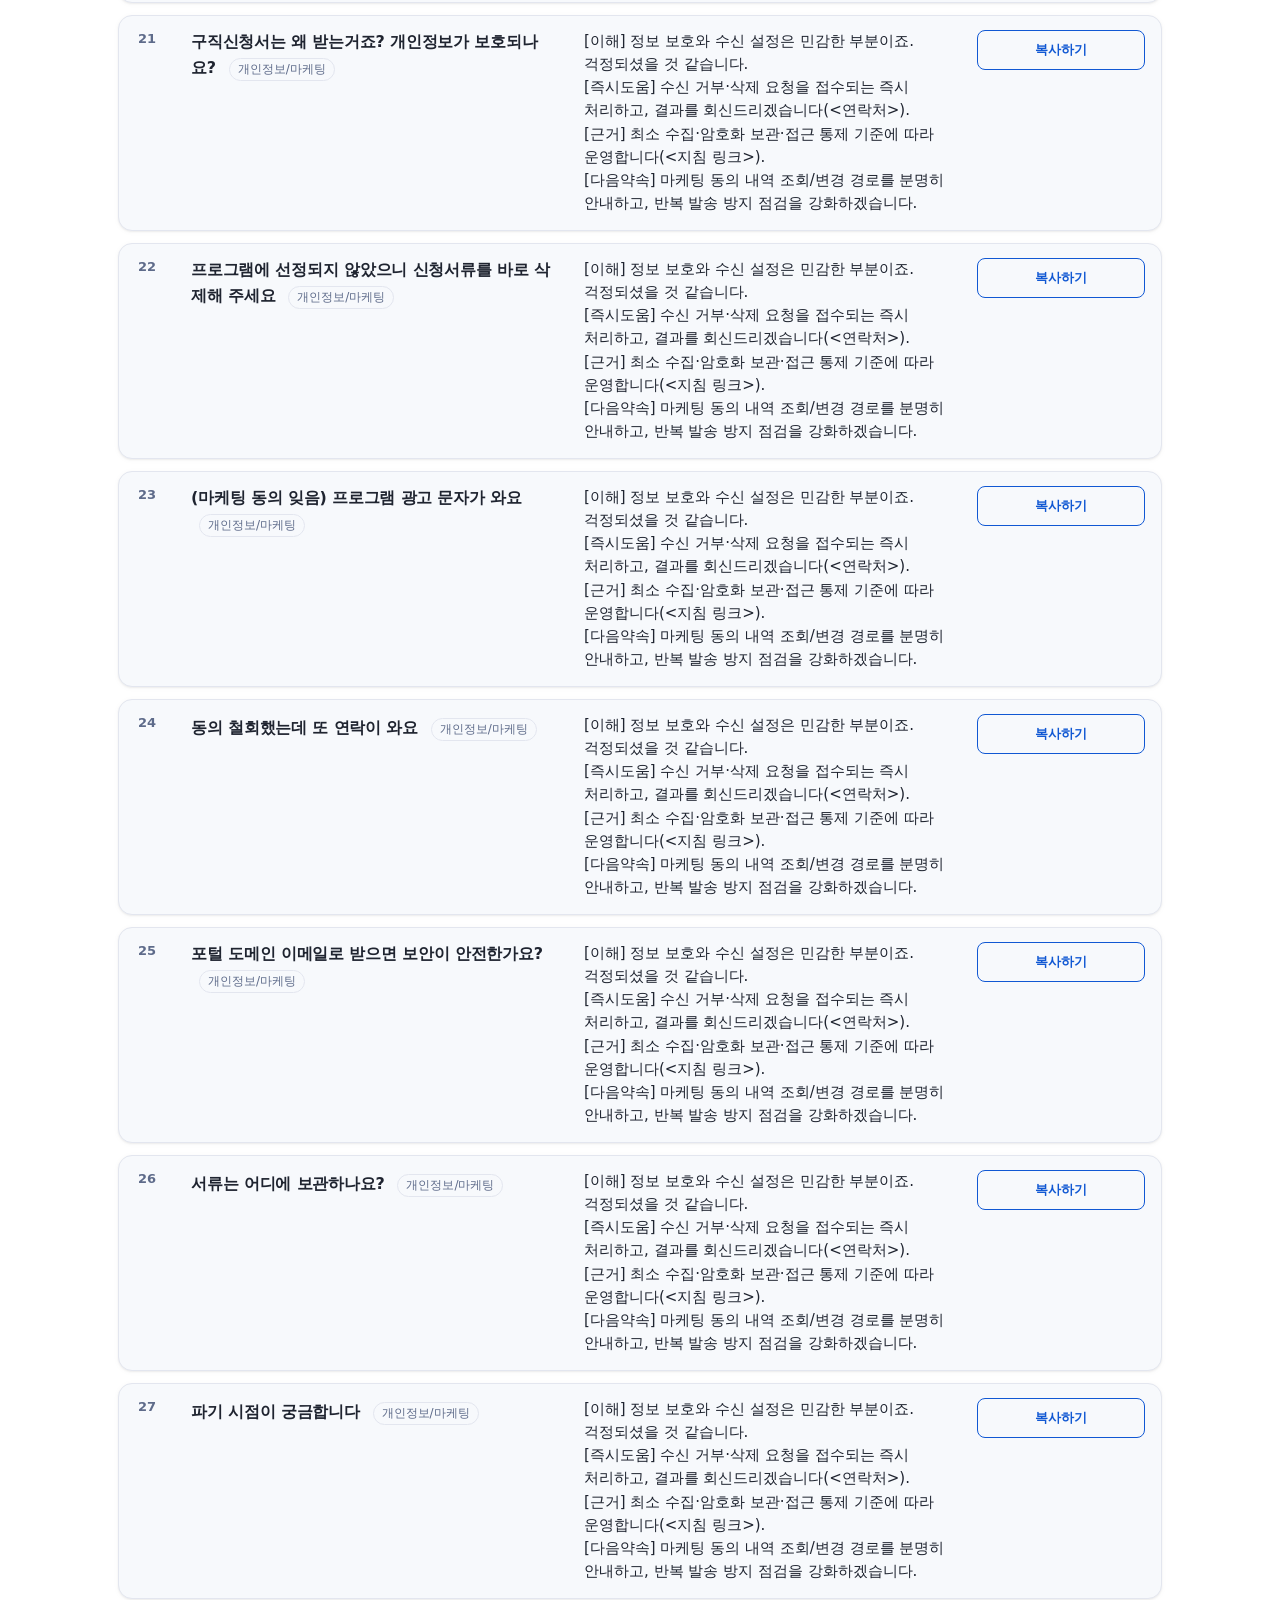
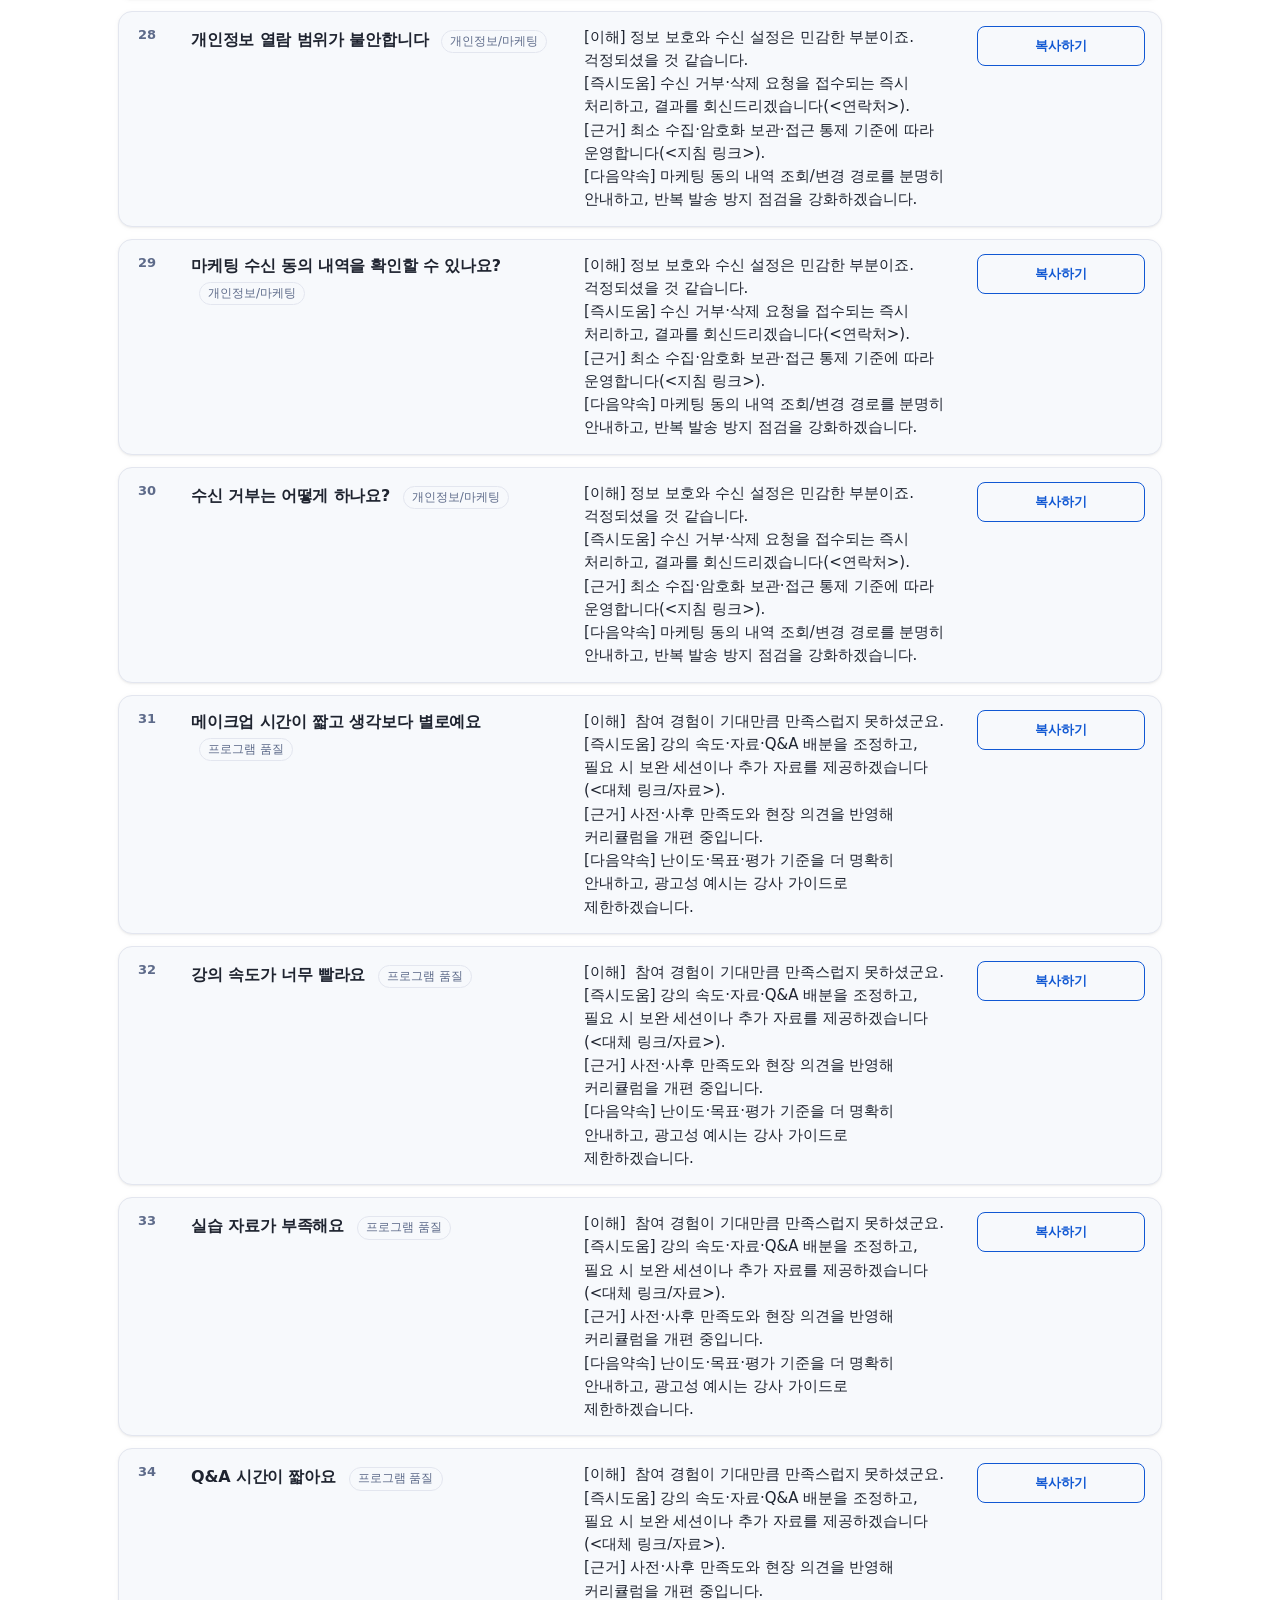
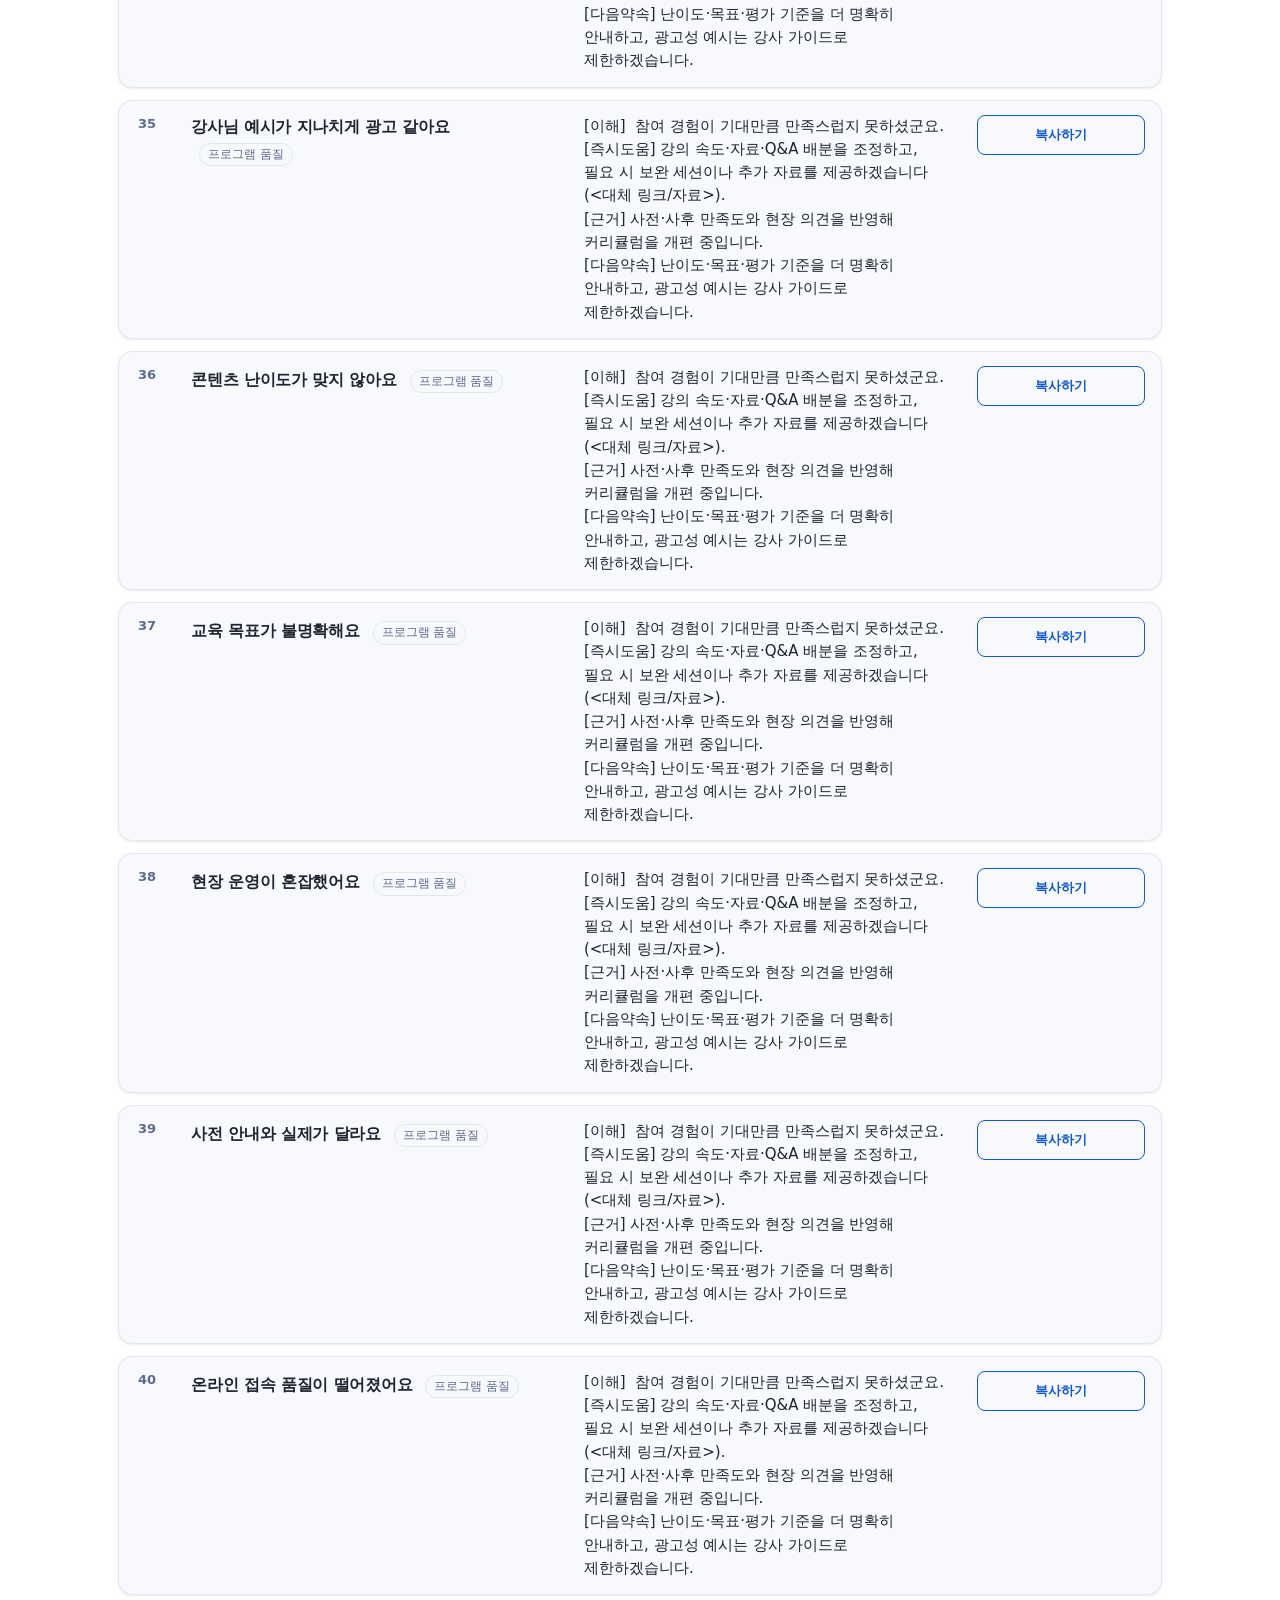
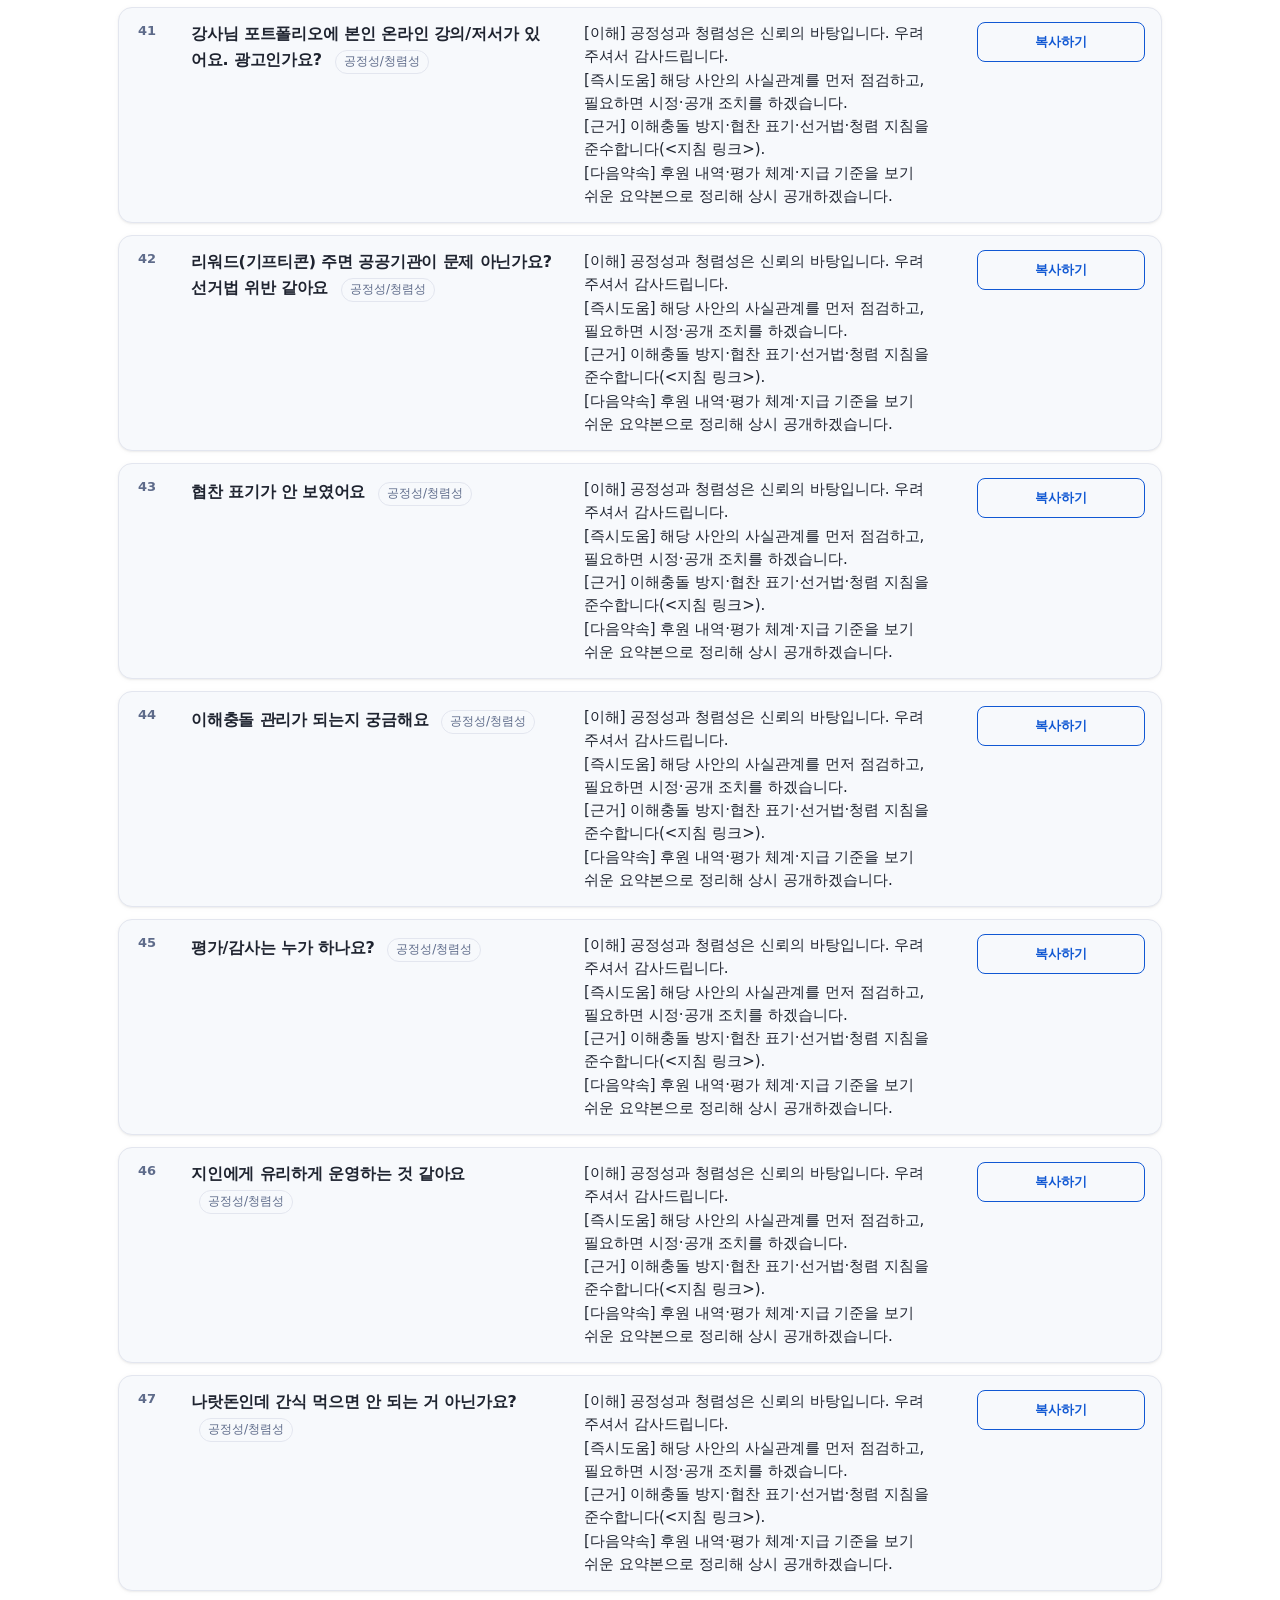
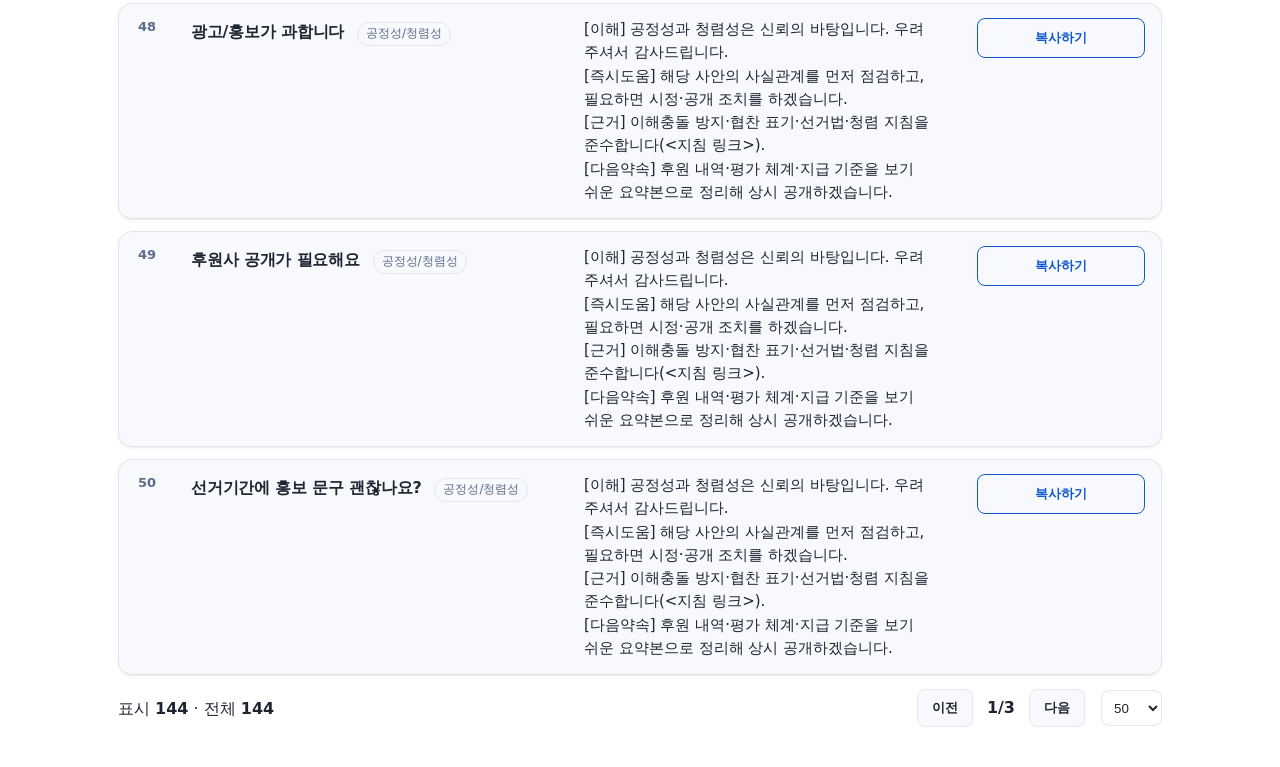
==== commit 0049a60b: "Update index.html" ====
--- a/index.html
+++ b/index.html
@@ -49,6 +49,6 @@
   </div>
 </div>
 
-<script src="./app_public.js?v=list-copy-2"></script>
+<script src="./app_public.js?v=compat-1" defer></script>
 </body>
 </html>
--- a/app_public.css
+++ b/app_public.css
@@ -254,3 +254,86 @@
   padding: 0 6px;
   font-weight: 700;
 }
+
+/* =========================
+   Dark mode contrast fix
+   ========================= */
+
+/* 1) 다크 테마 토큰 재정의(대비 강화) */
+html[data-theme="dark"]{
+  --bg:#0f1216;                 /* 배경 */
+  --surface:#171b21;            /* 카드/칩/입력 배경 */
+  --text:#e9edf3;               /* 본문 텍스트 */
+  --muted:#a6b0c3;              /* 보조 텍스트 */
+  --line:#2e3642;               /* 구분선 */
+  --primary:#6ea8ff;            /* 강조색 */
+  --primary-ink:#ffffff;        /* 강조 버튼의 글자색(흰색 유지) */
+  --primary-weak:rgba(110,168,255,.18); /* 칩/뱃지 약한 강조 */
+}
+
+/* 2) 카드/칩/입력 배경을 다크에서 surface로 일관화 */
+body.list-mode tbody tr{
+  background:var(--surface);
+}
+.chip,
+.toolbar input[type="search"],
+.btn{
+  background:var(--surface);
+  border-color:var(--line);
+  color:var(--text);
+}
+
+/* 3) 기본/강조 버튼 대비 + hover 포커스 */
+.btn.primary{
+  background:var(--primary);
+  color:var(--primary-ink);
+  border-color:var(--primary);
+}
+.btn:hover{ filter:brightness(1.06); }
+.btn.primary:hover{ filter:brightness(0.96); }
+
+/* 4) 카테고리 뱃지/번호칸 대비 */
+td[data-h="#"]{
+  background:color-mix(in oklab, var(--primary-weak) 40%, transparent);
+  color:var(--muted);
+}
+.cat{
+  color:var(--muted);
+  border-color:var(--line);
+  background:transparent;
+}
+
+/* 5) 마크(검색 하이라이트) 가독성 */
+mark{
+  background: #ffe08a;          /* 라이트 */
+  color: #222;
+  padding:.1em .25em;
+  border-radius:.25em;
+}
+html[data-theme="dark"] mark{
+  background: #634200;          /* 다크에서 노란 하이라이트가 너무 밝지 않게 */
+  color: #fff;
+}
+
+/* 6) 입력 placeholder 색 보정 */
+::placeholder{ color: color-mix(in oklab, var(--muted) 70%, transparent); }
+html[data-theme="dark"] ::placeholder{ color: color-mix(in oklab, var(--muted) 60%, #000); }
+
+/* 7) 표/카드 테두리/섀도우 약간 강화(다크) */
+html[data-theme="dark"] body.list-mode tbody tr{
+  box-shadow: 0 1px 0 rgba(0,0,0,.35), 0 12px 24px rgba(0,0,0,.25);
+  border-color: var(--line);
+}
+
+/* 8) 페이지네이션/셀렉트 글자색 정렬 */
+#pageInfo{ color:var(--text); }
+#pageSize{ color:var(--text); background:var(--surface); border-color:var(--line); }
+
+/* 9) 우측 하단 위로가기 버튼도 대비 유지 */
+#backToTop{
+  background:var(--primary);
+  color:var(--primary-ink);
+  border-color:var(--primary);
+}
+#backToTop:hover{ filter:brightness(0.95); }
+
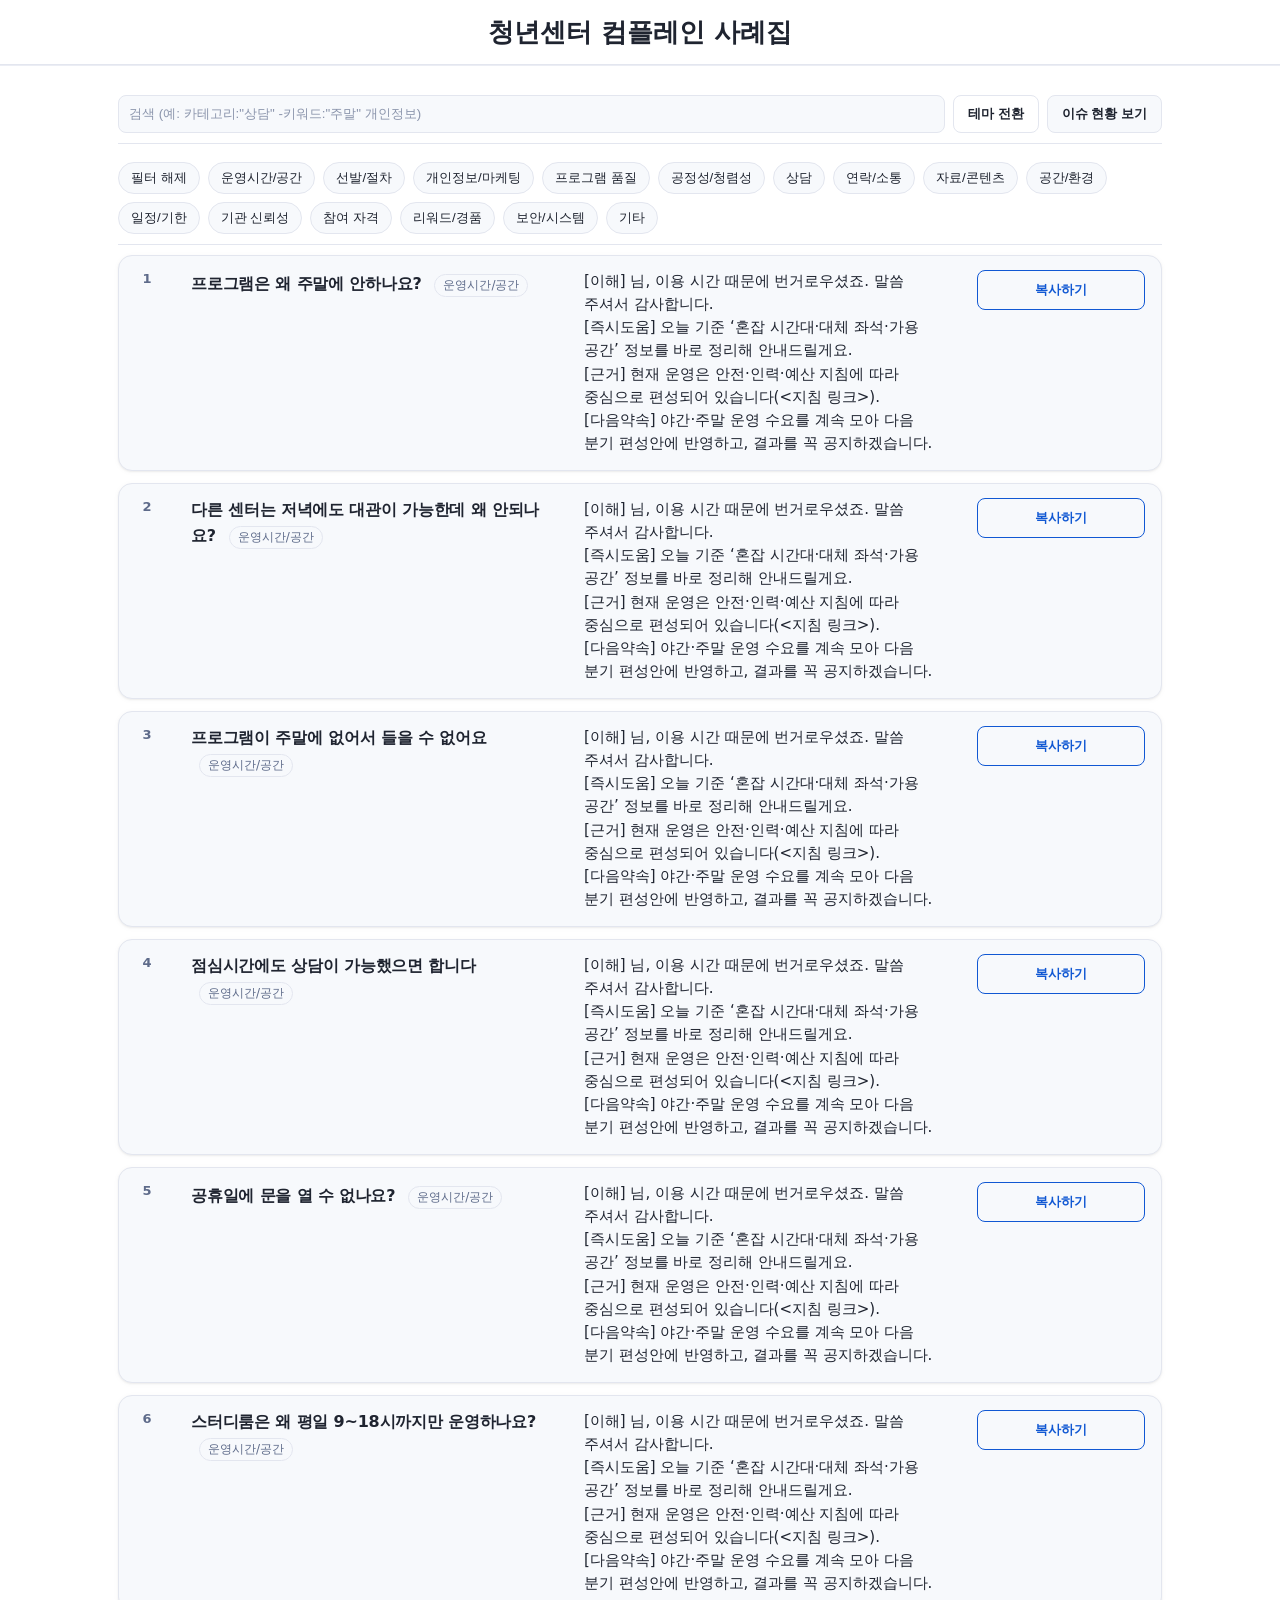
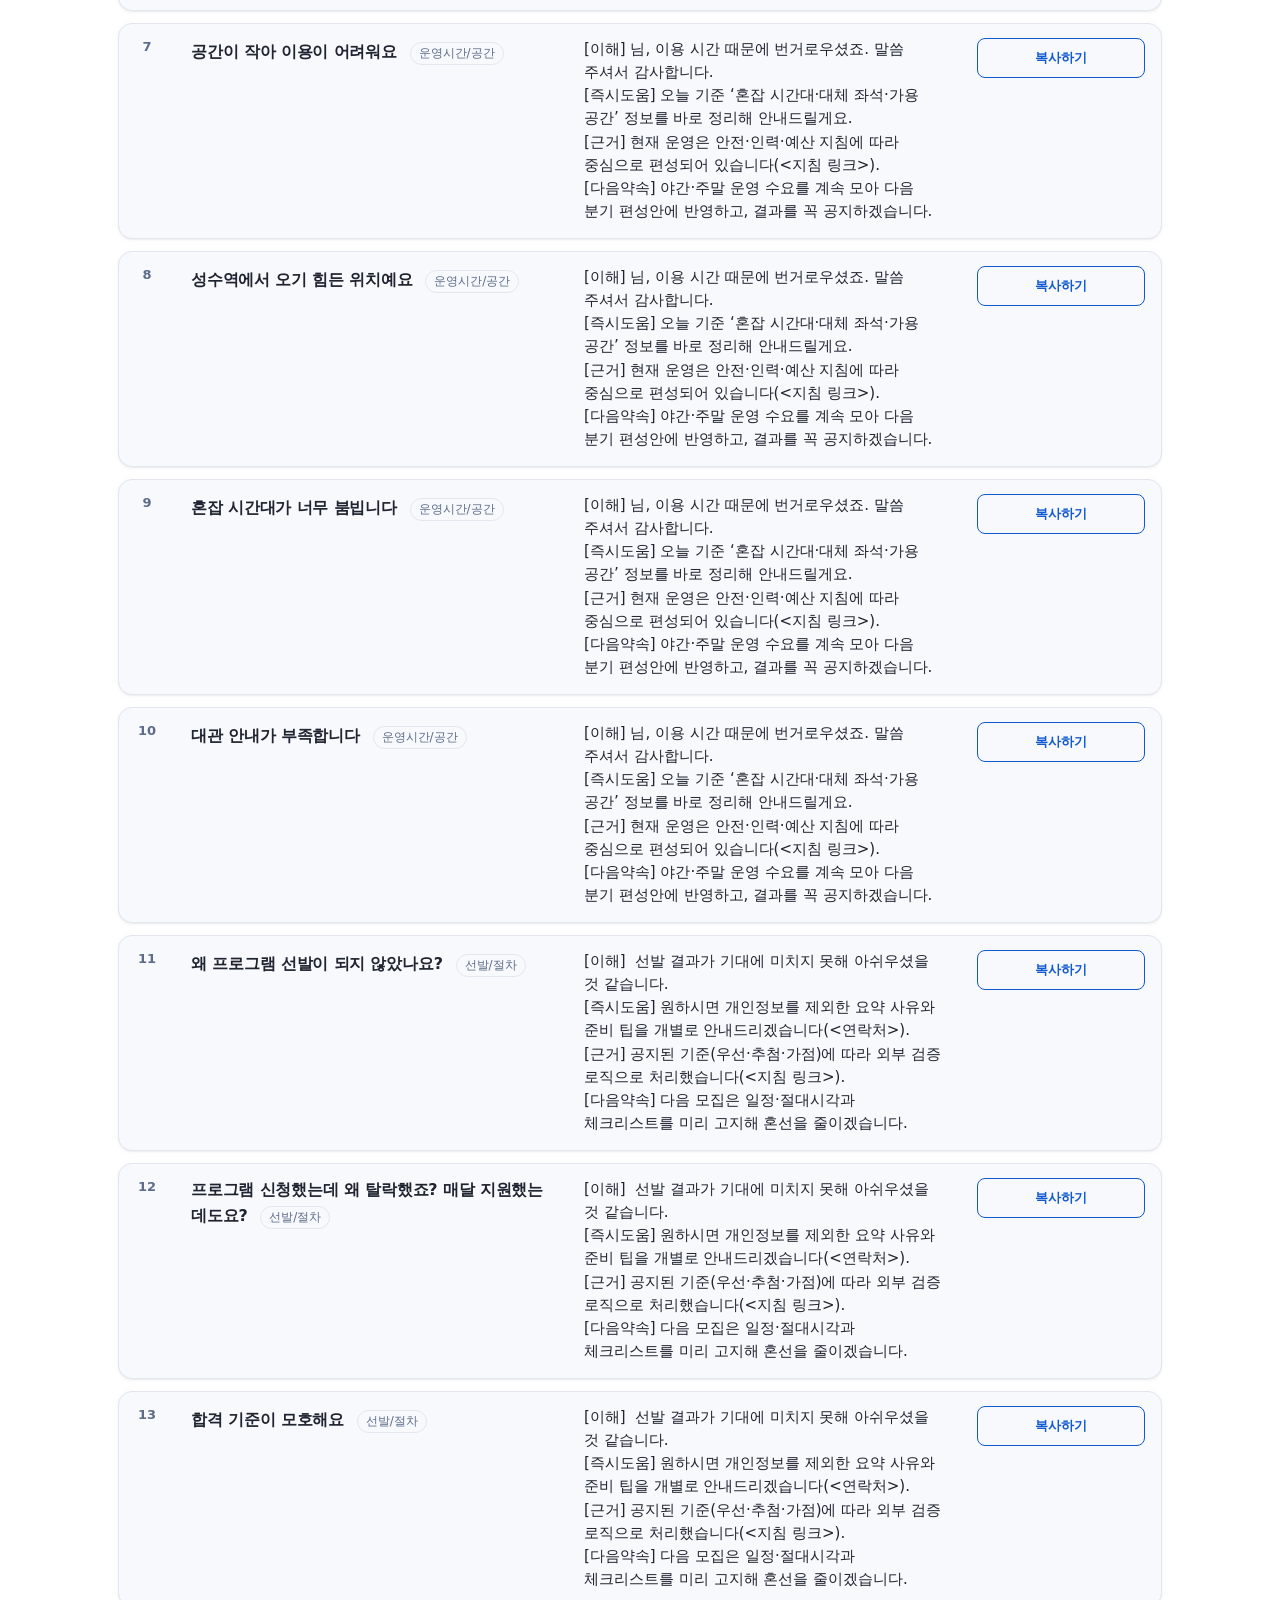
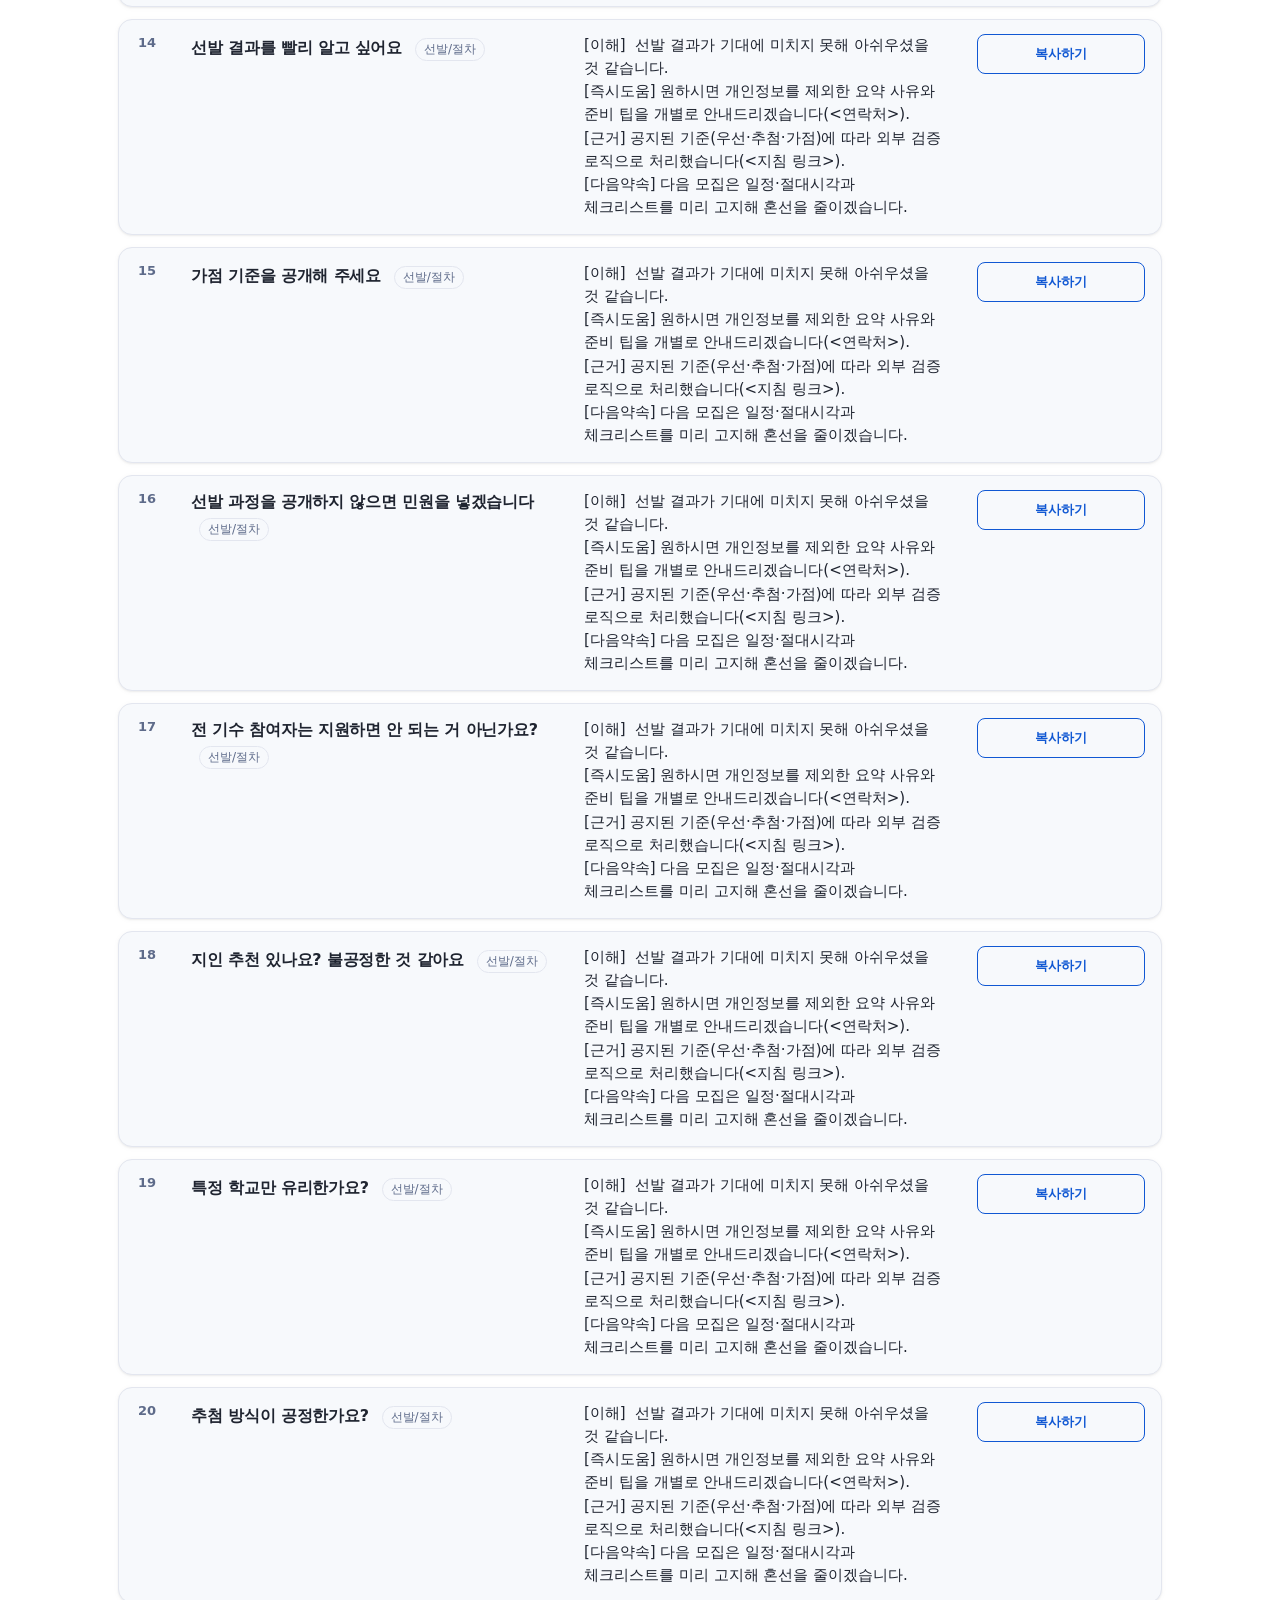
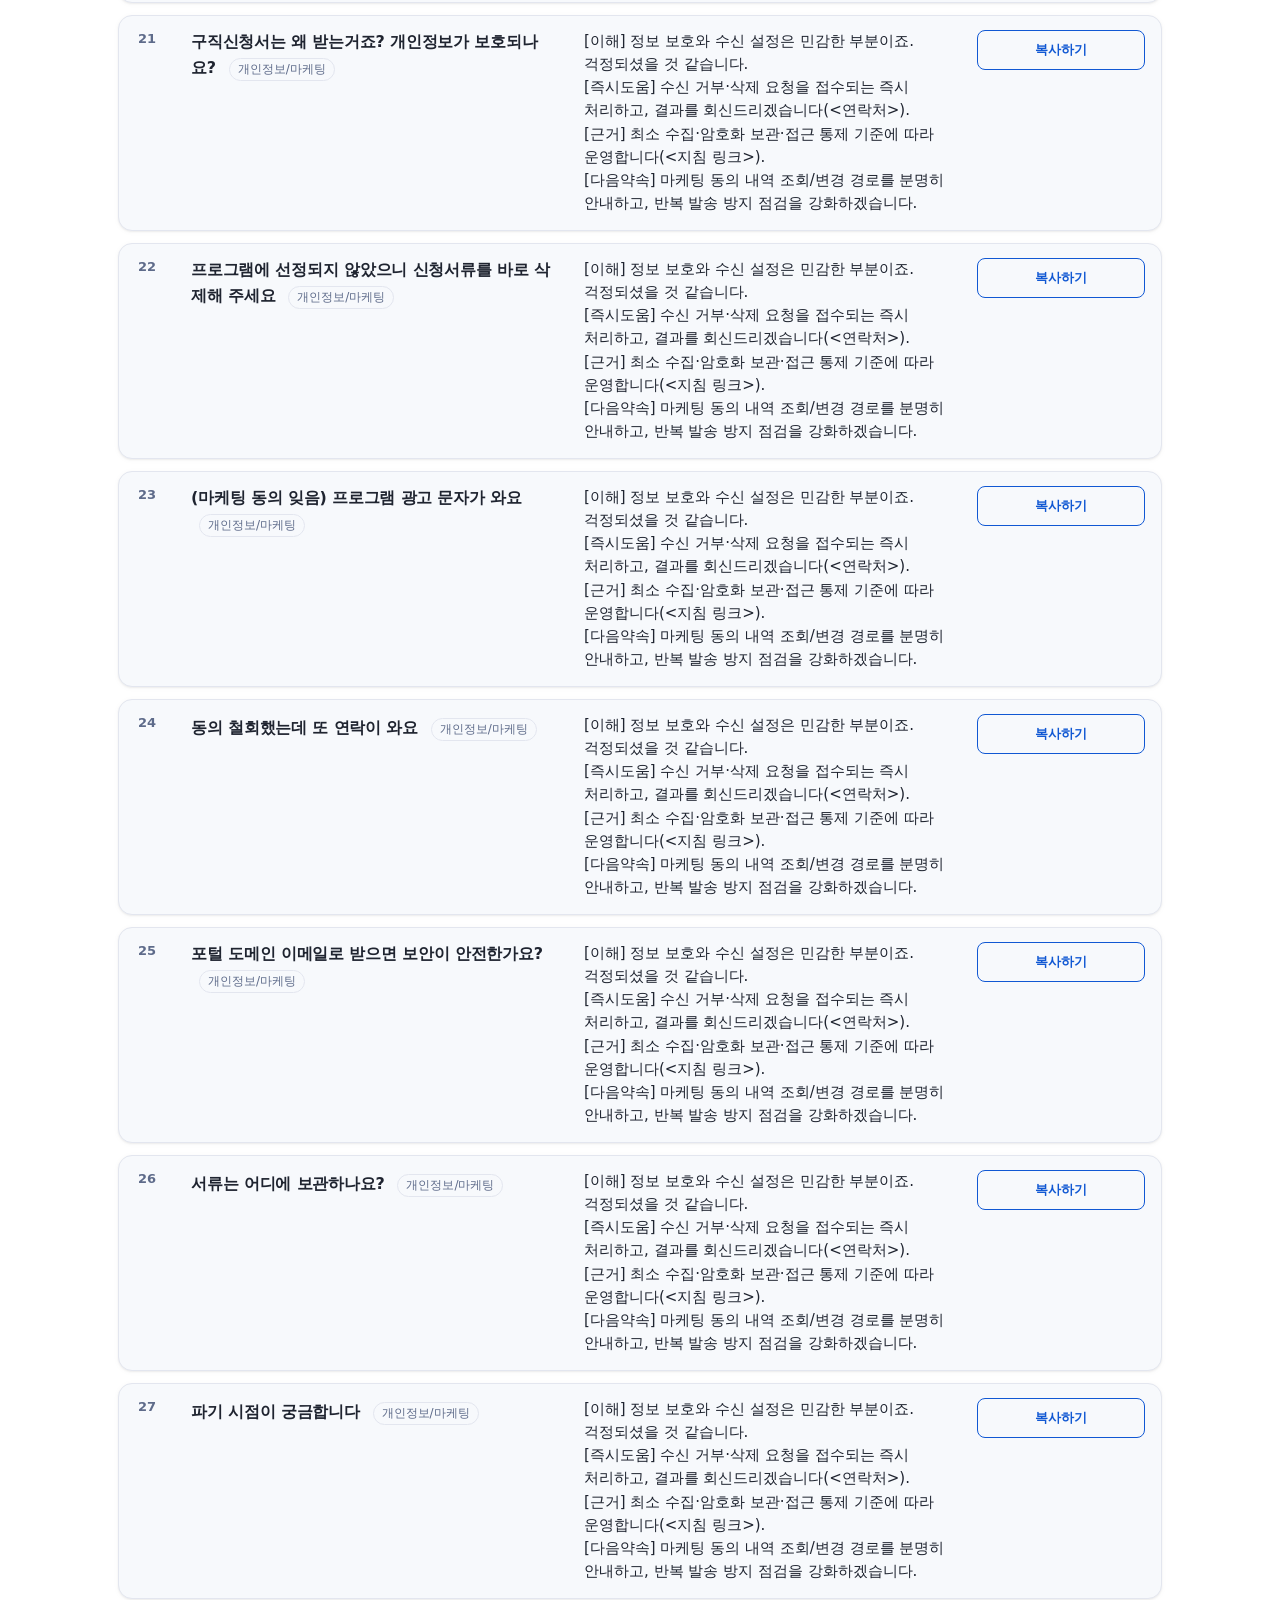
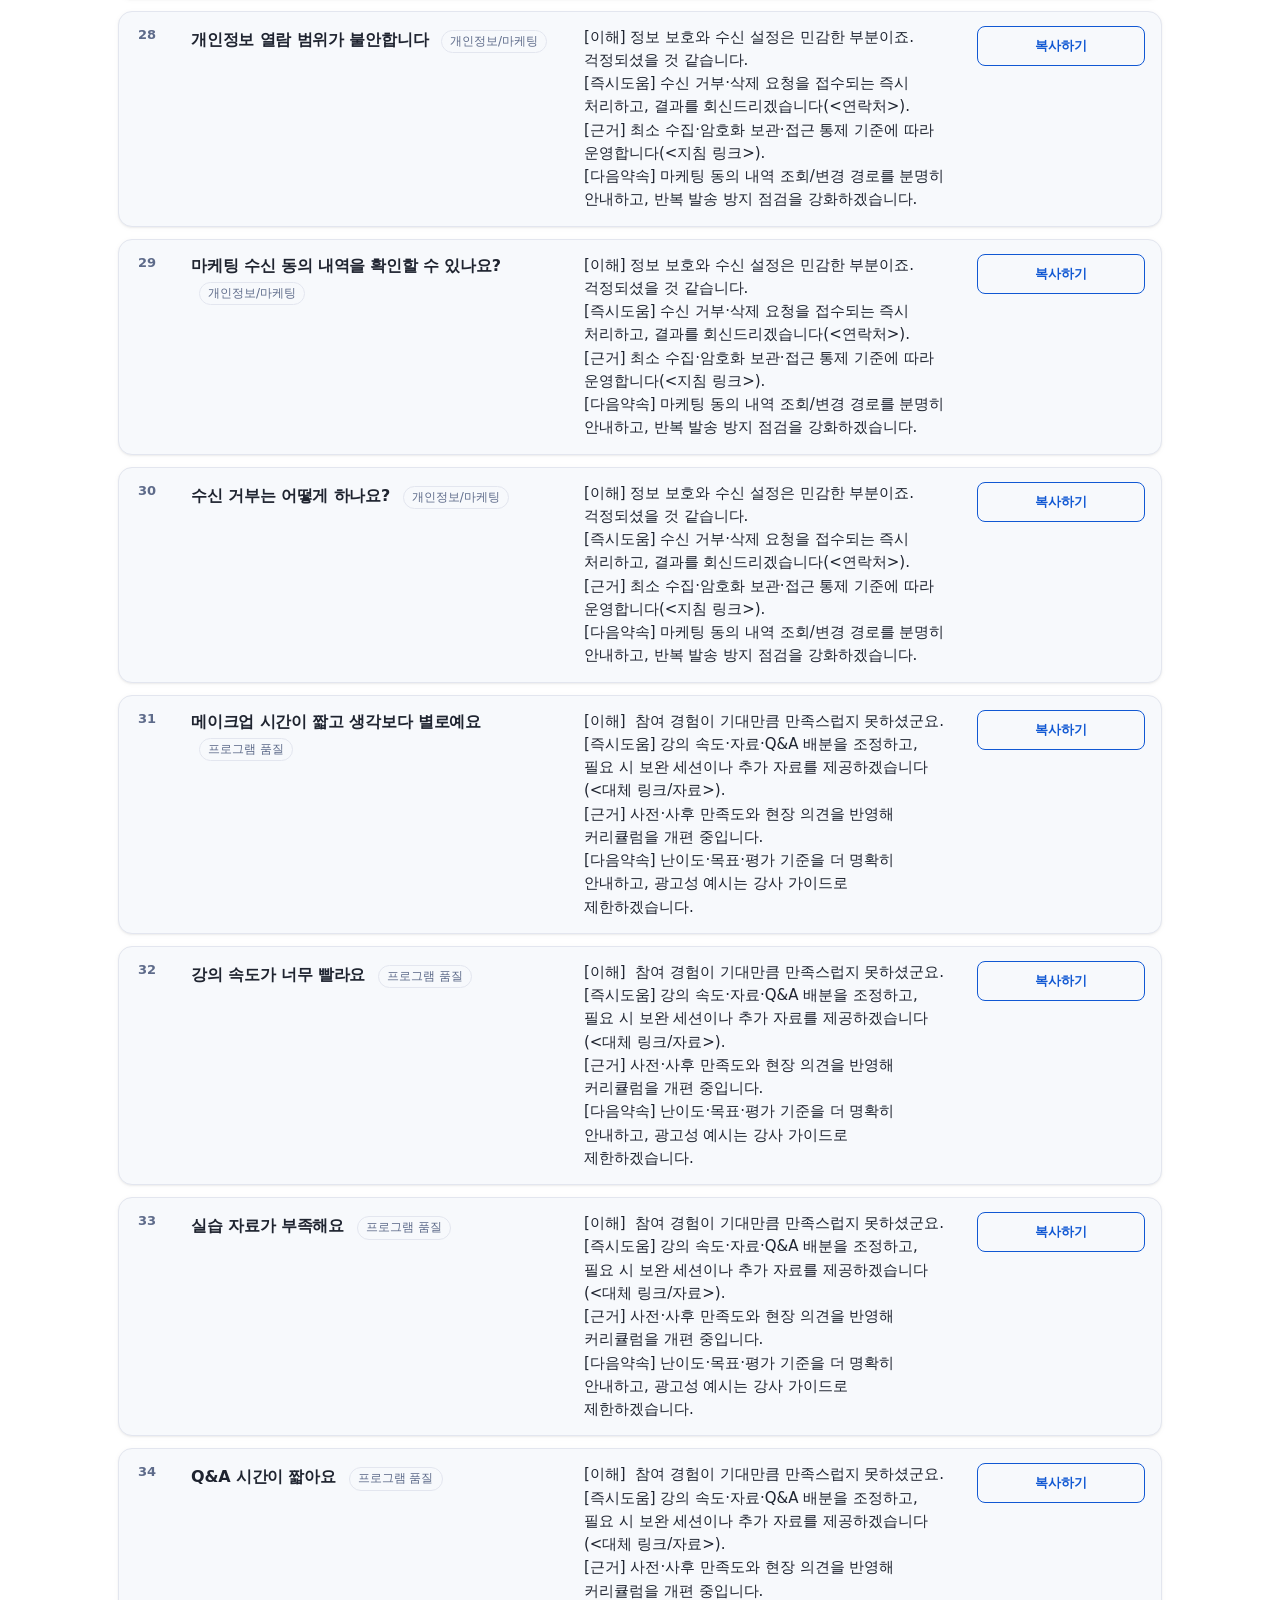
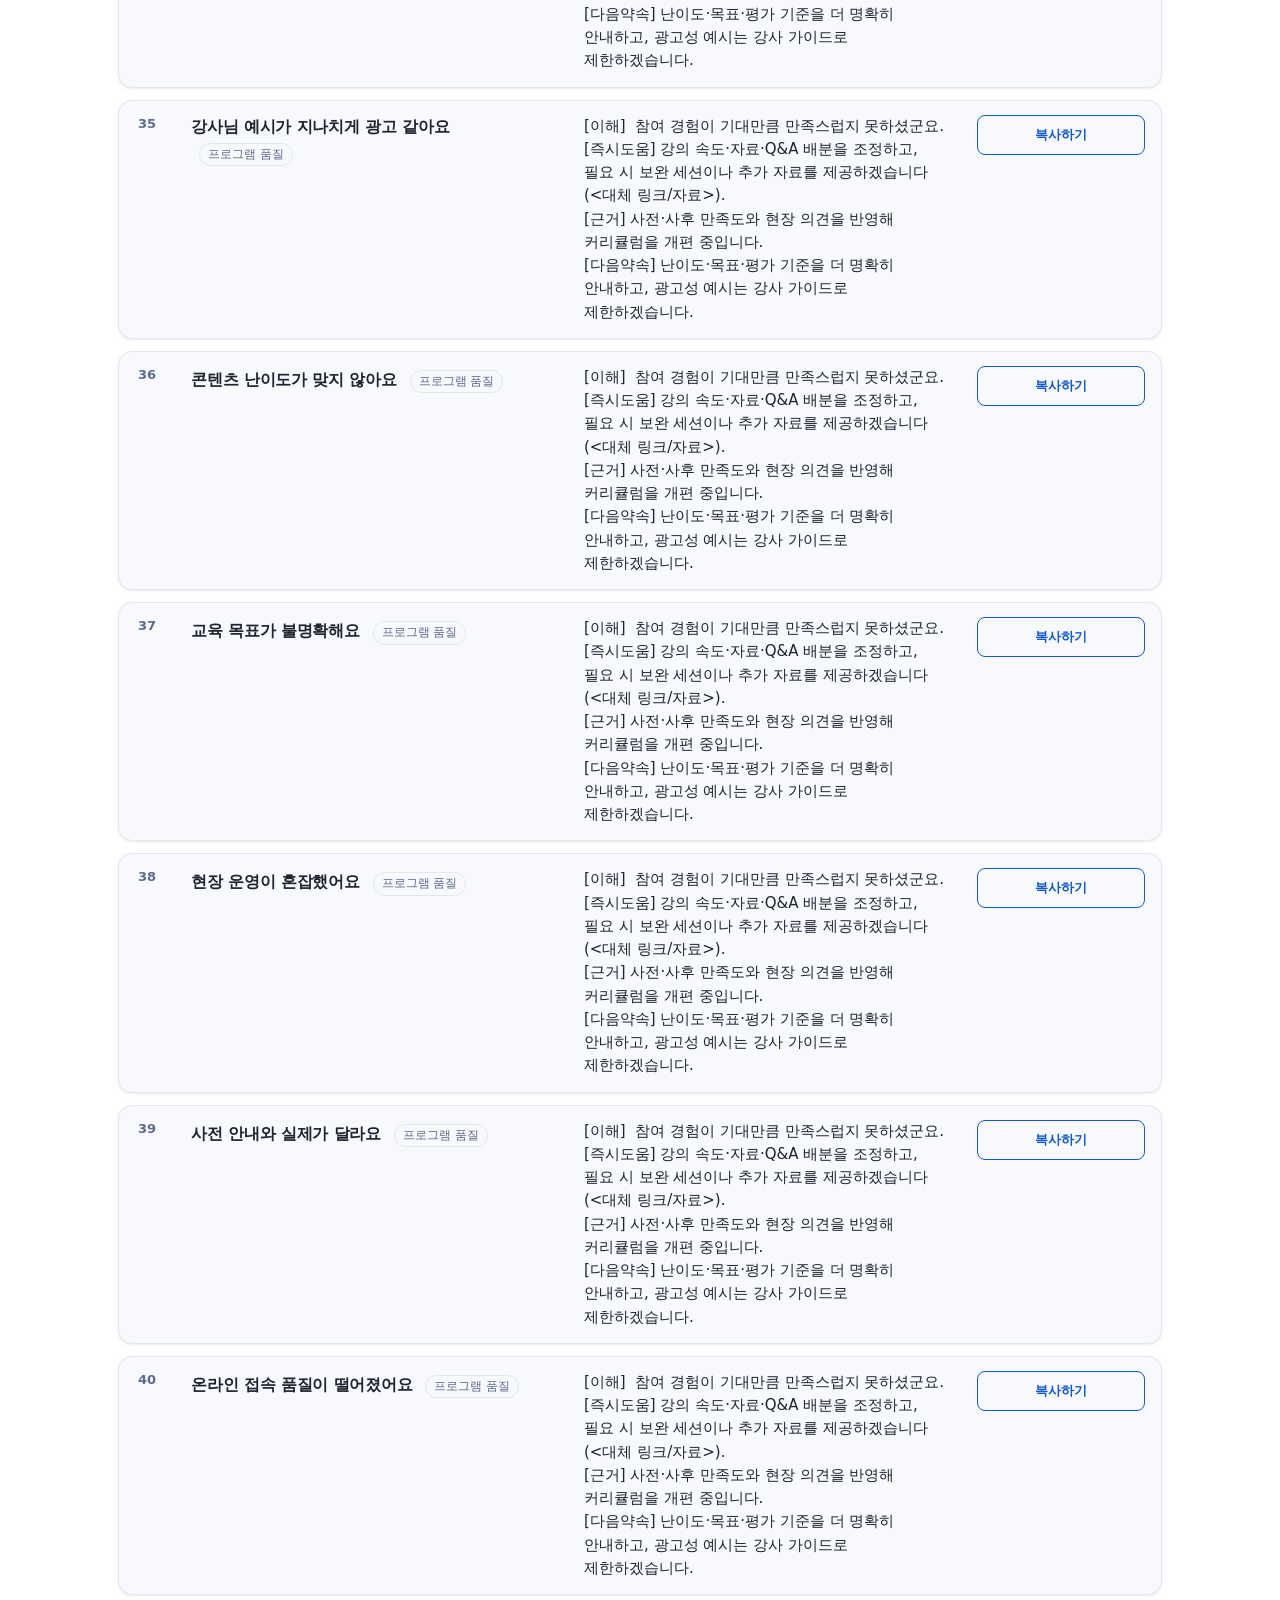
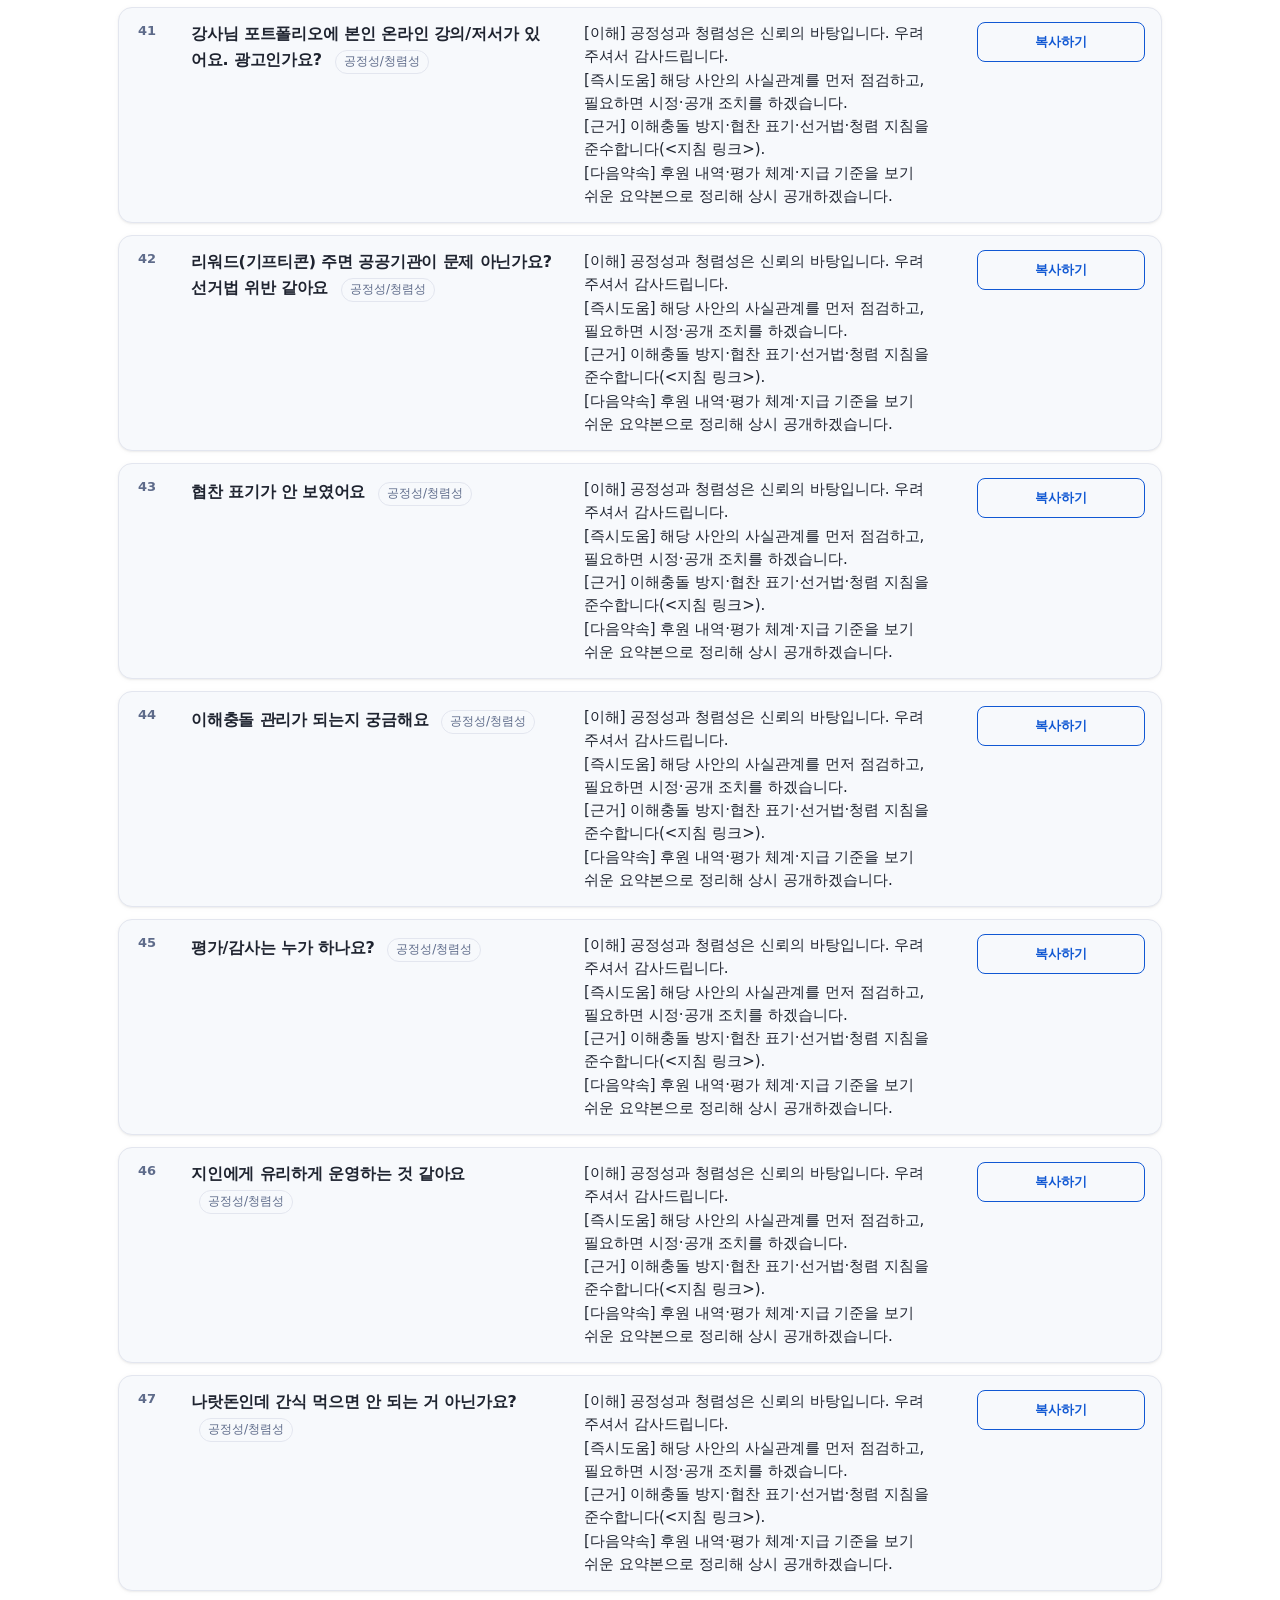
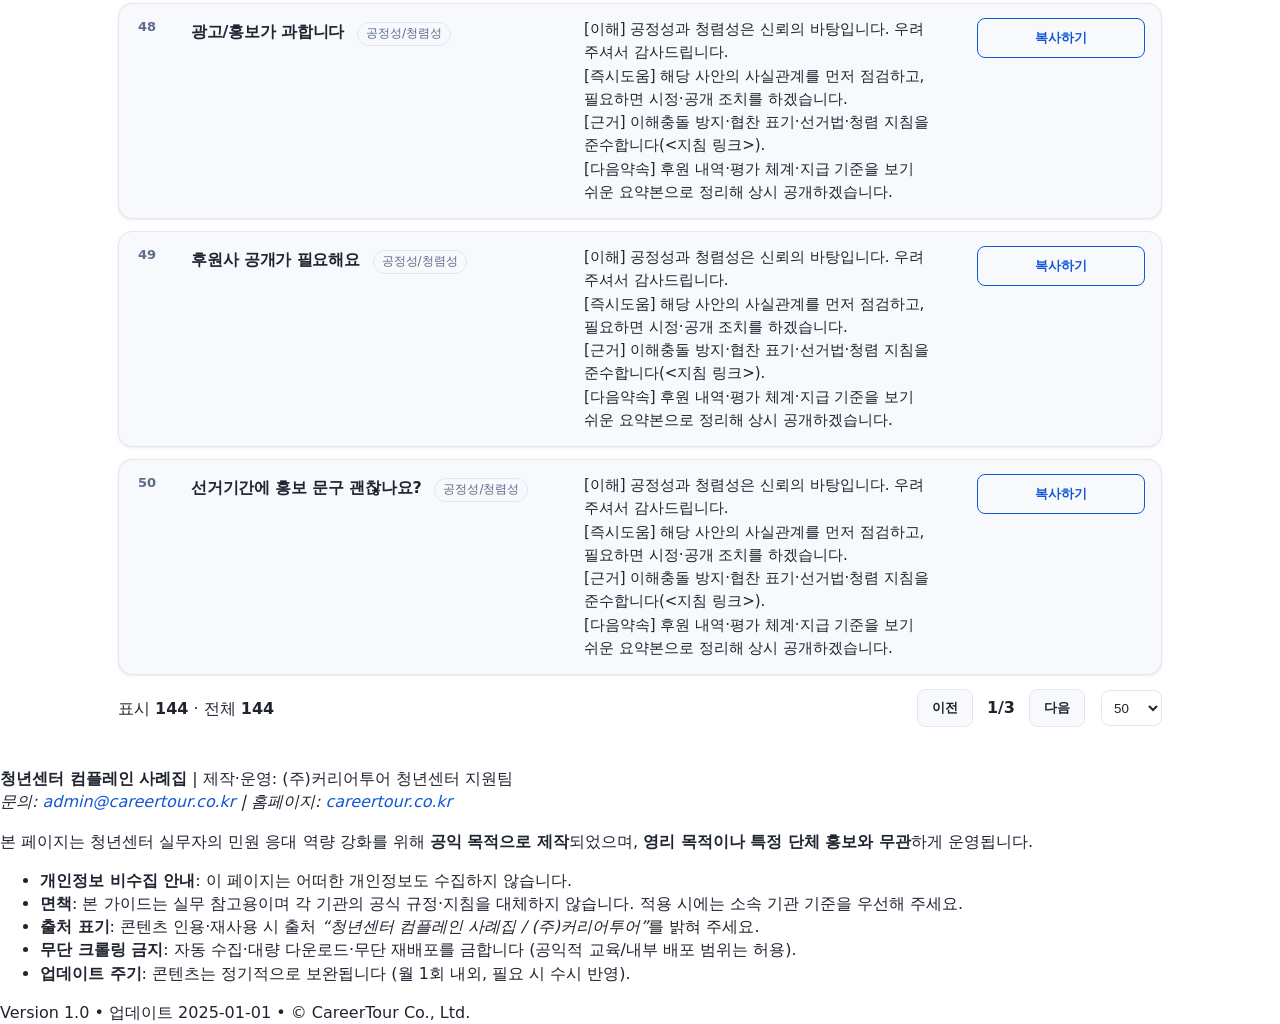
==== commit 52192443: "Update index.html" ====
--- a/index.html
+++ b/index.html
@@ -49,6 +49,47 @@
   </div>
 </div>
 
+  <footer class="site-footer" role="contentinfo">
+  <div class="footer-inner" itemscope itemtype="https://schema.org/Organization">
+    <div class="footer-row">
+      <div class="footer-brand">
+        <strong class="foot-title">청년센터 컴플레인 사례집</strong>
+        <span class="foot-divider" aria-hidden="true">|</span>
+        <span class="foot-operator">
+          제작·운영: <span itemprop="name">(주)커리어투어 청년센터 지원팀</span>
+        </span>
+      </div>
+
+      <address class="footer-contact" translate="no">
+        문의: <a href="mailto:admin@careertour.co.kr" itemprop="email">admin@careertour.co.kr</a>  
+        <span class="foot-divider" aria-hidden="true">|</span>  
+        홈페이지: <a href="https://www.careertour.co.kr" target="_blank" rel="noopener noreferrer">careertour.co.kr</a>
+      </address>
+    </div>
+
+    <p class="foot-purpose">
+      본 페이지는 청년센터 실무자의 민원 응대 역량 강화를 위해 <strong>공익 목적으로 제작</strong>되었으며,
+      <strong>영리 목적이나 특정 단체 홍보와 무관</strong>하게 운영됩니다.
+    </p>
+
+    <ul class="foot-notice">
+      <li><strong>개인정보 비수집 안내</strong>: 이 페이지는 어떠한 개인정보도 수집하지 않습니다.</li>
+      <li><strong>면책</strong>: 본 가이드는 실무 참고용이며 각 기관의 공식 규정·지침을 대체하지 않습니다. 적용 시에는 소속 기관 기준을 우선해 주세요.</li>
+      <li><strong>출처 표기</strong>: 콘텐츠 인용·재사용 시 출처 <em>“청년센터 컴플레인 사례집 / (주)커리어투어”</em>를 밝혀 주세요.</li>
+      <li><strong>무단 크롤링 금지</strong>: 자동 수집·대량 다운로드·무단 재배포를 금합니다 (공익적 교육/내부 배포 범위는 허용).</li>
+      <li><strong>업데이트 주기</strong>: 콘텐츠는 정기적으로 보완됩니다 (월 1회 내외, 필요 시 수시 반영).</li>
+    </ul>
+
+    <div class="foot-meta">
+      <span>Version <span id="appVersion">1.0</span></span>
+      <span class="dot" aria-hidden="true">•</span>
+      <span>업데이트 <time id="updatedAt" datetime="2025-01-01">2025-01-01</time></span>
+      <span class="dot" aria-hidden="true">•</span>
+      <span>© <span id="copyrightYear"></span> CareerTour Co., Ltd.</span>
+    </div>
+  </div>
+</footer>
+
 <script src="./app_public.js?v=compat-1" defer></script>
 </body>
 </html>
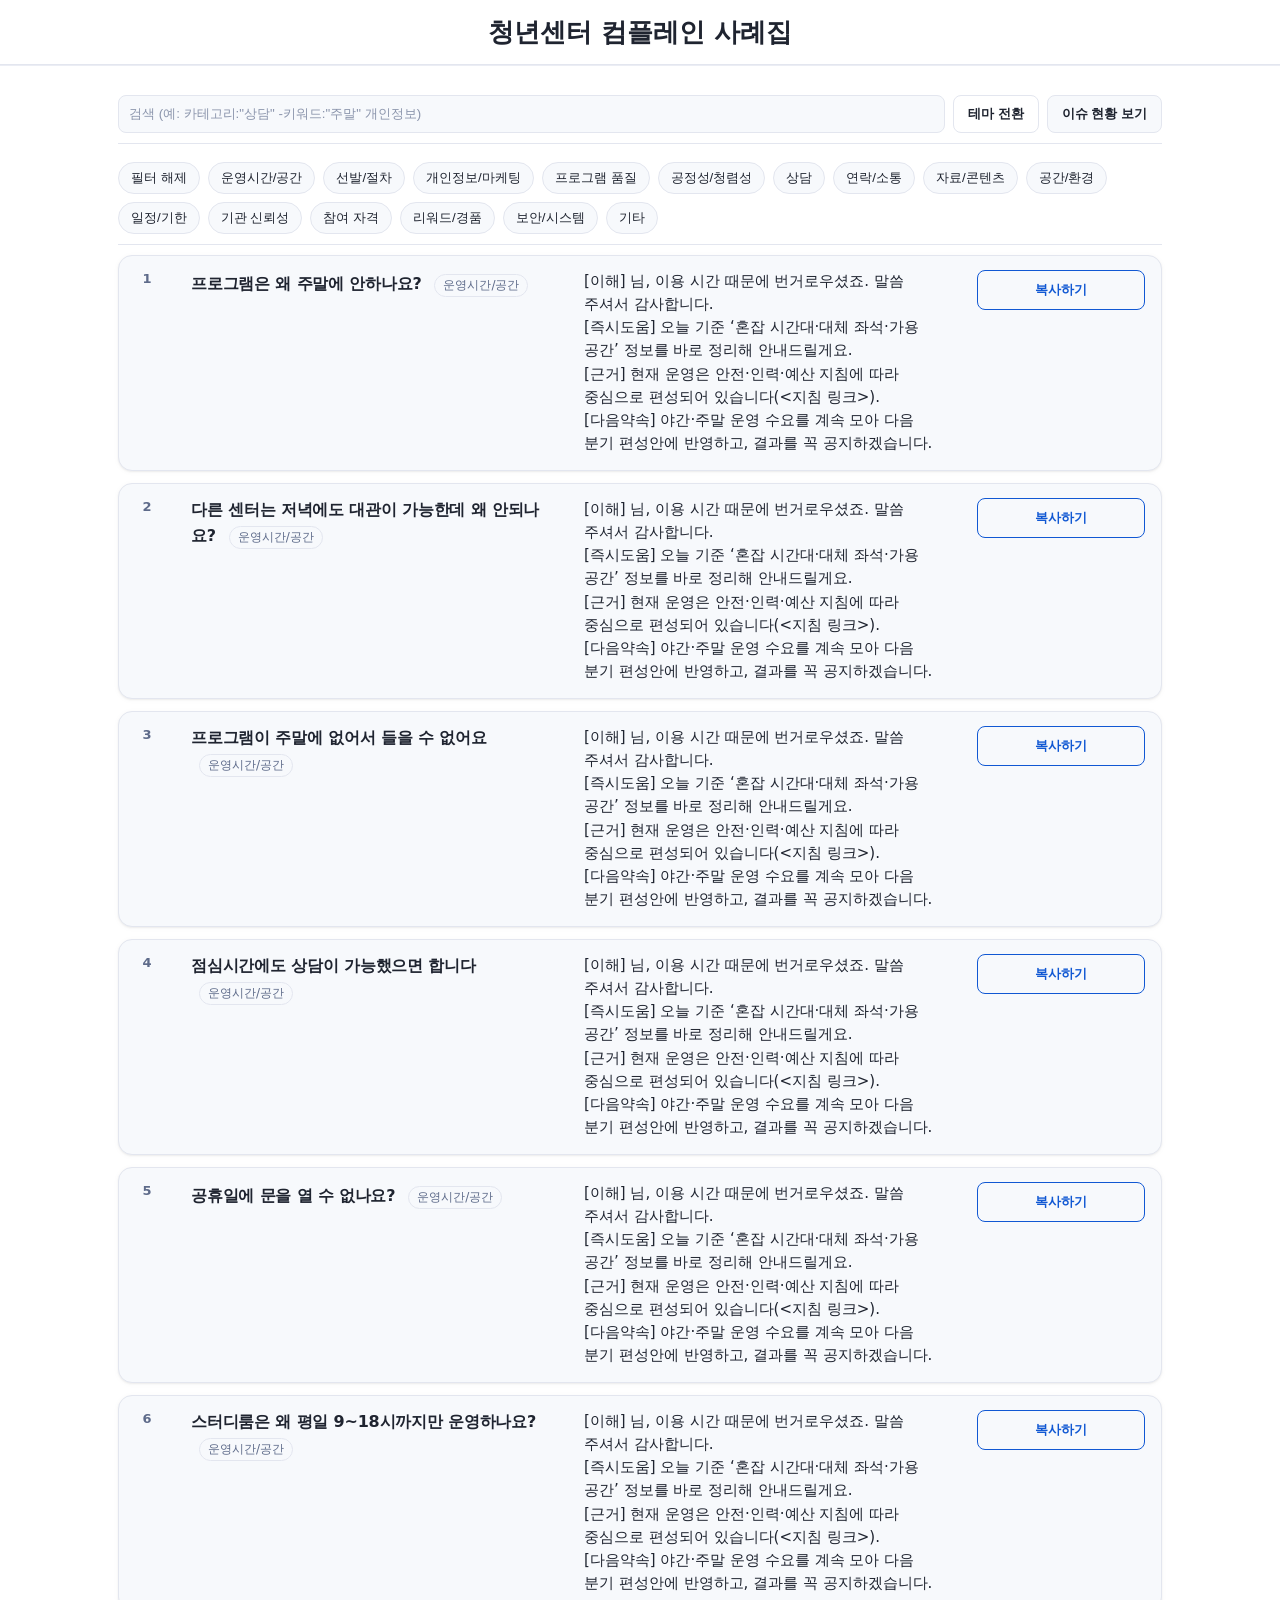
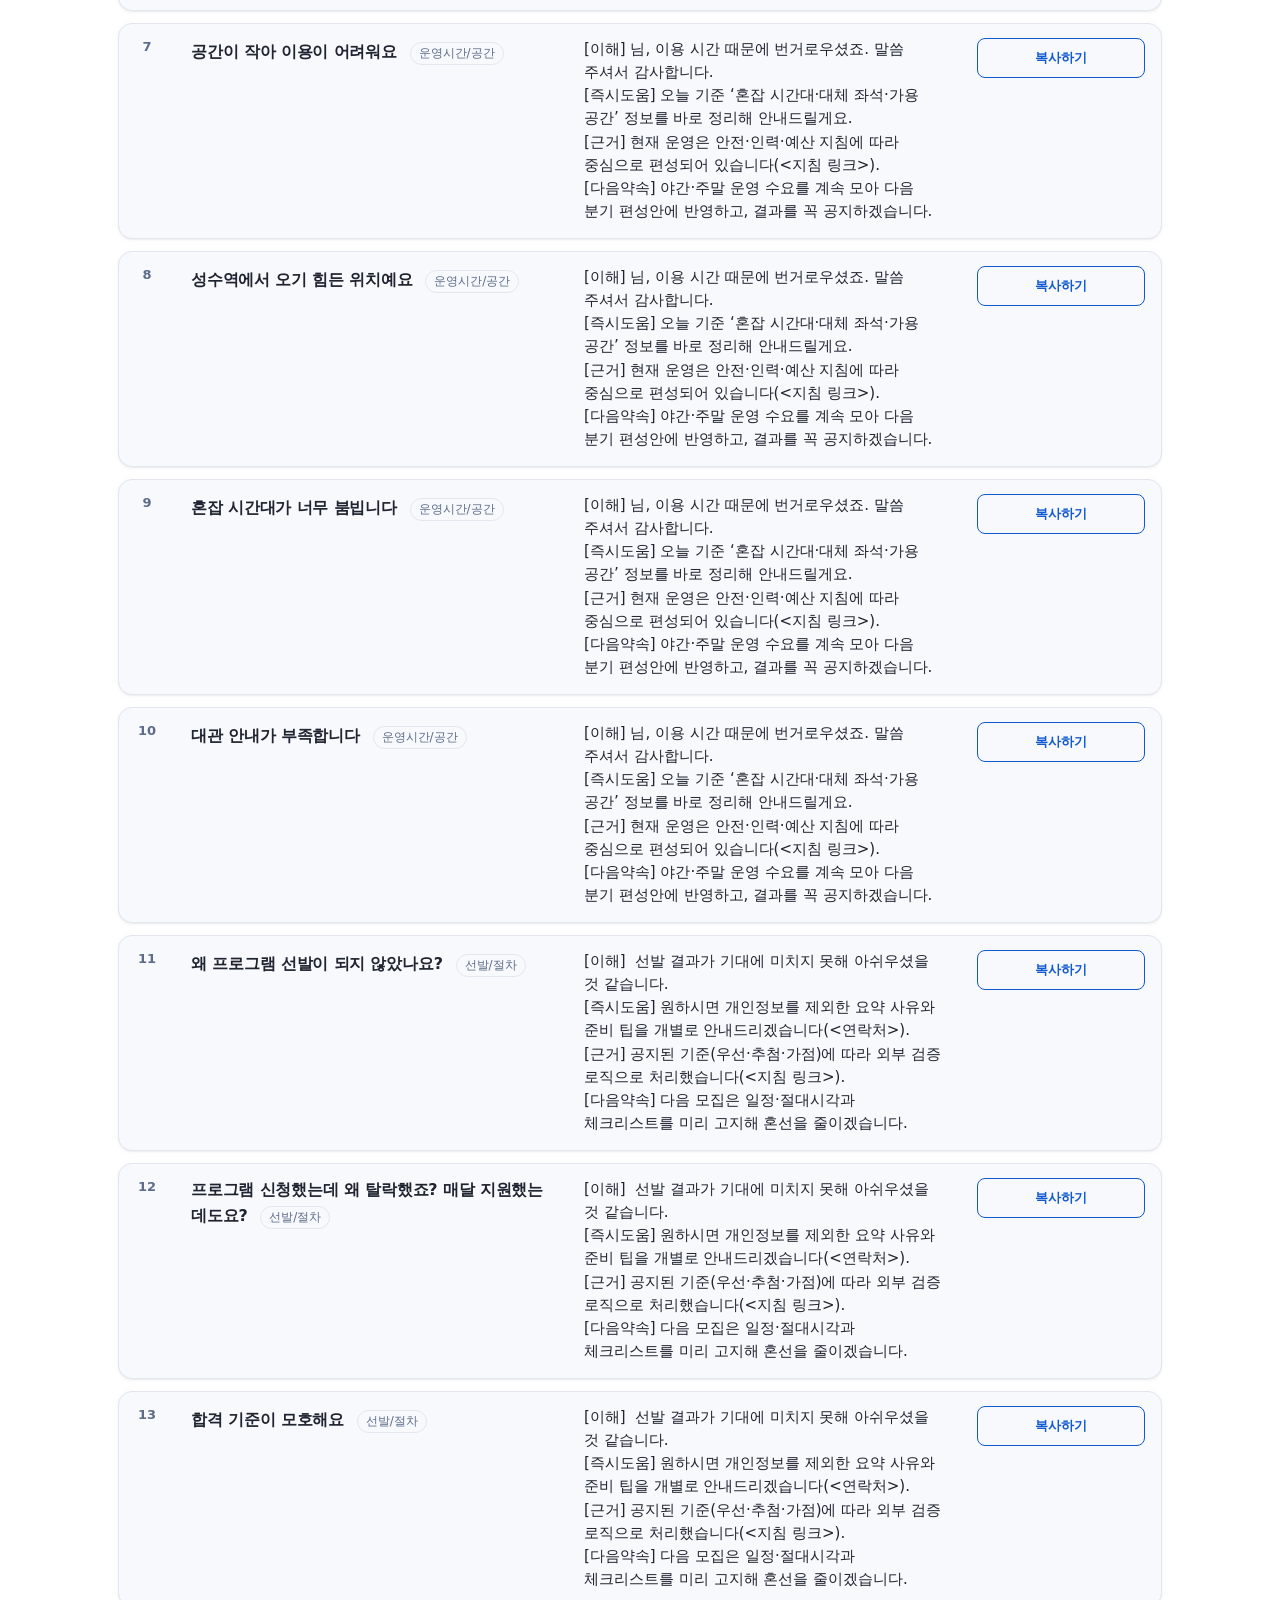
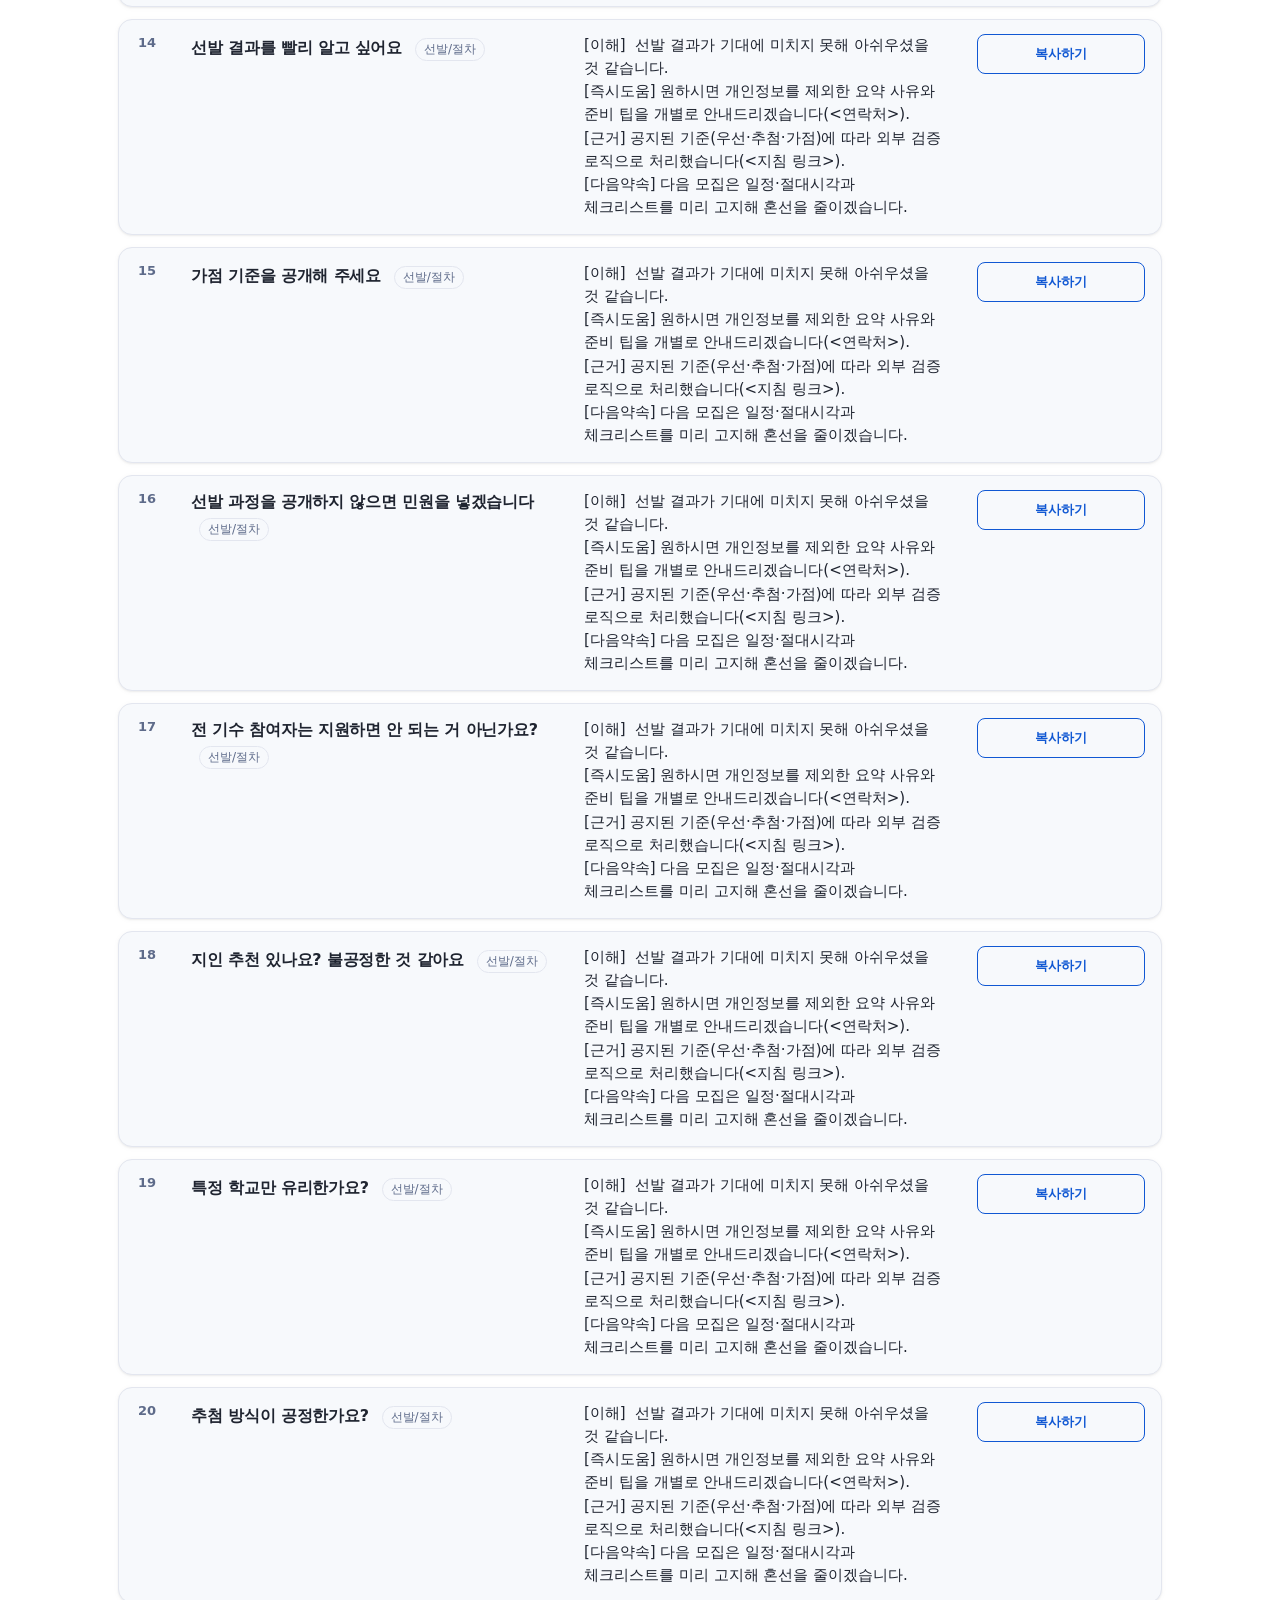
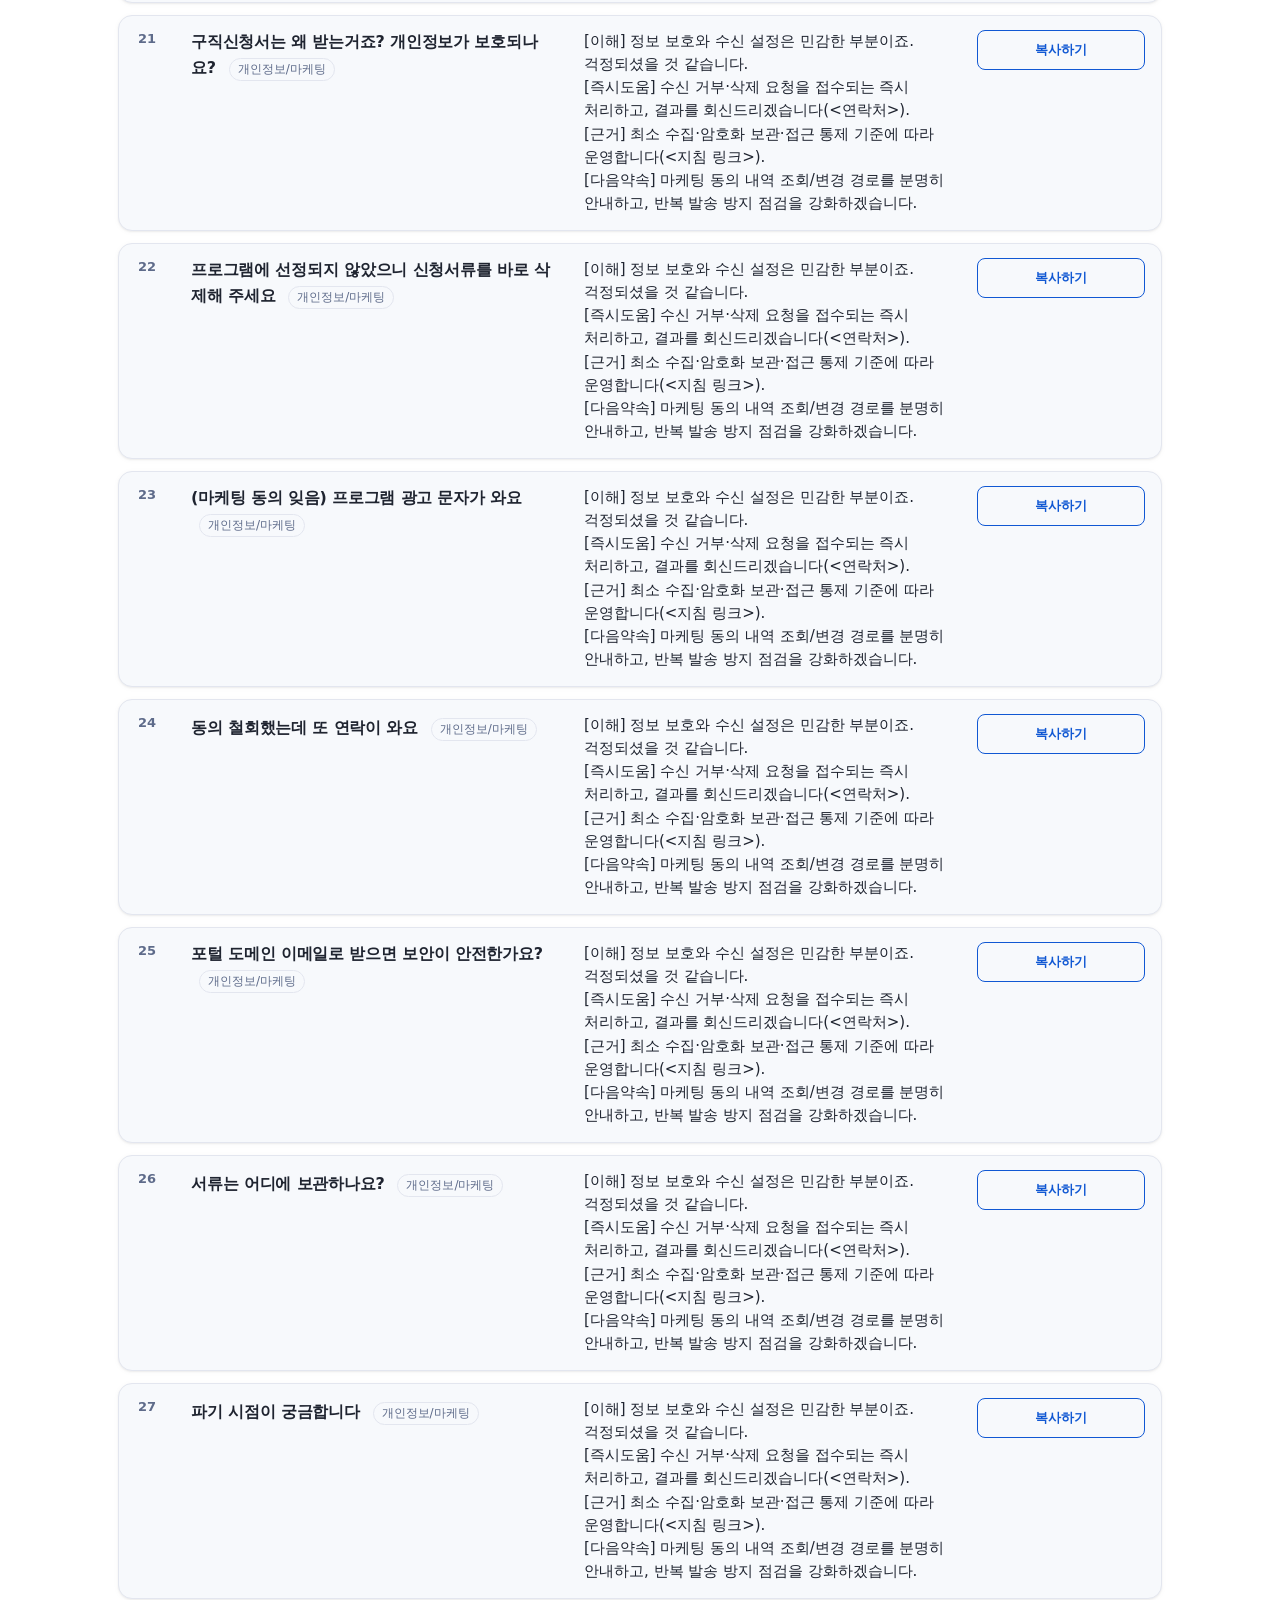
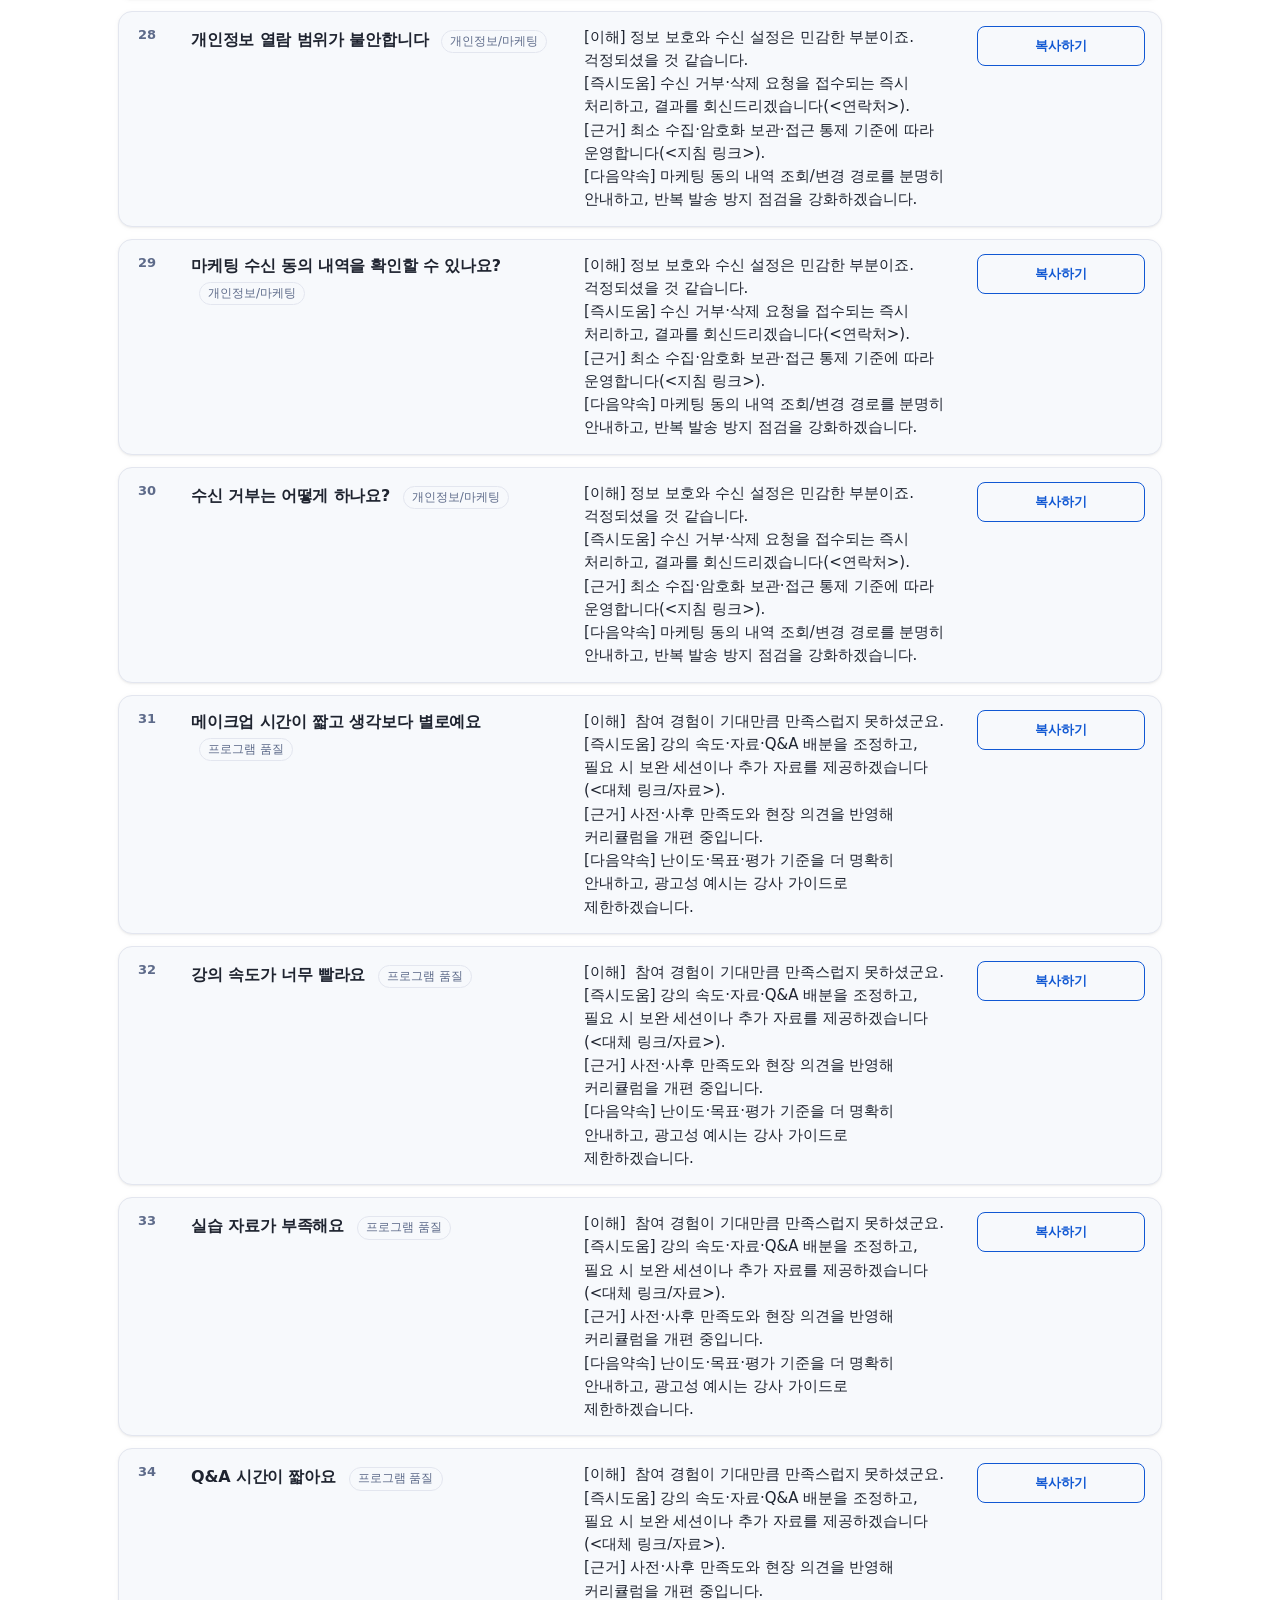
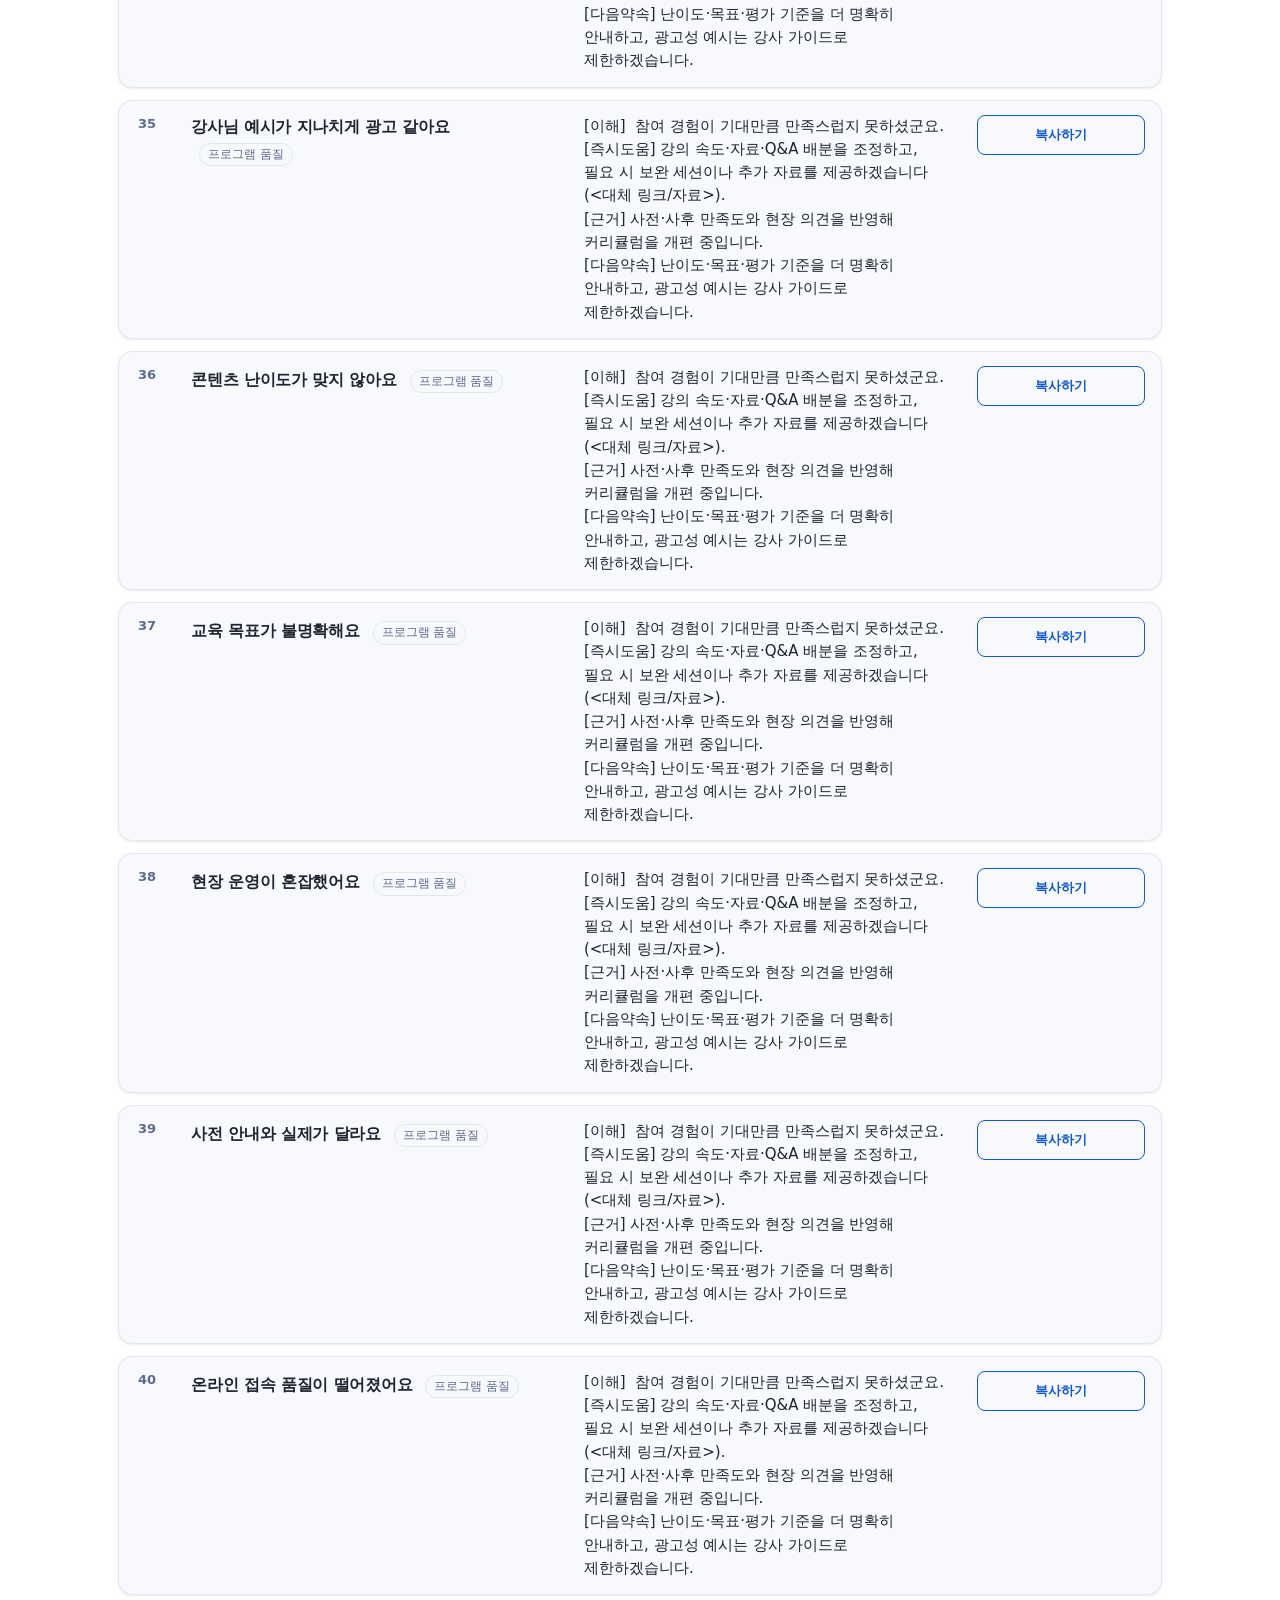
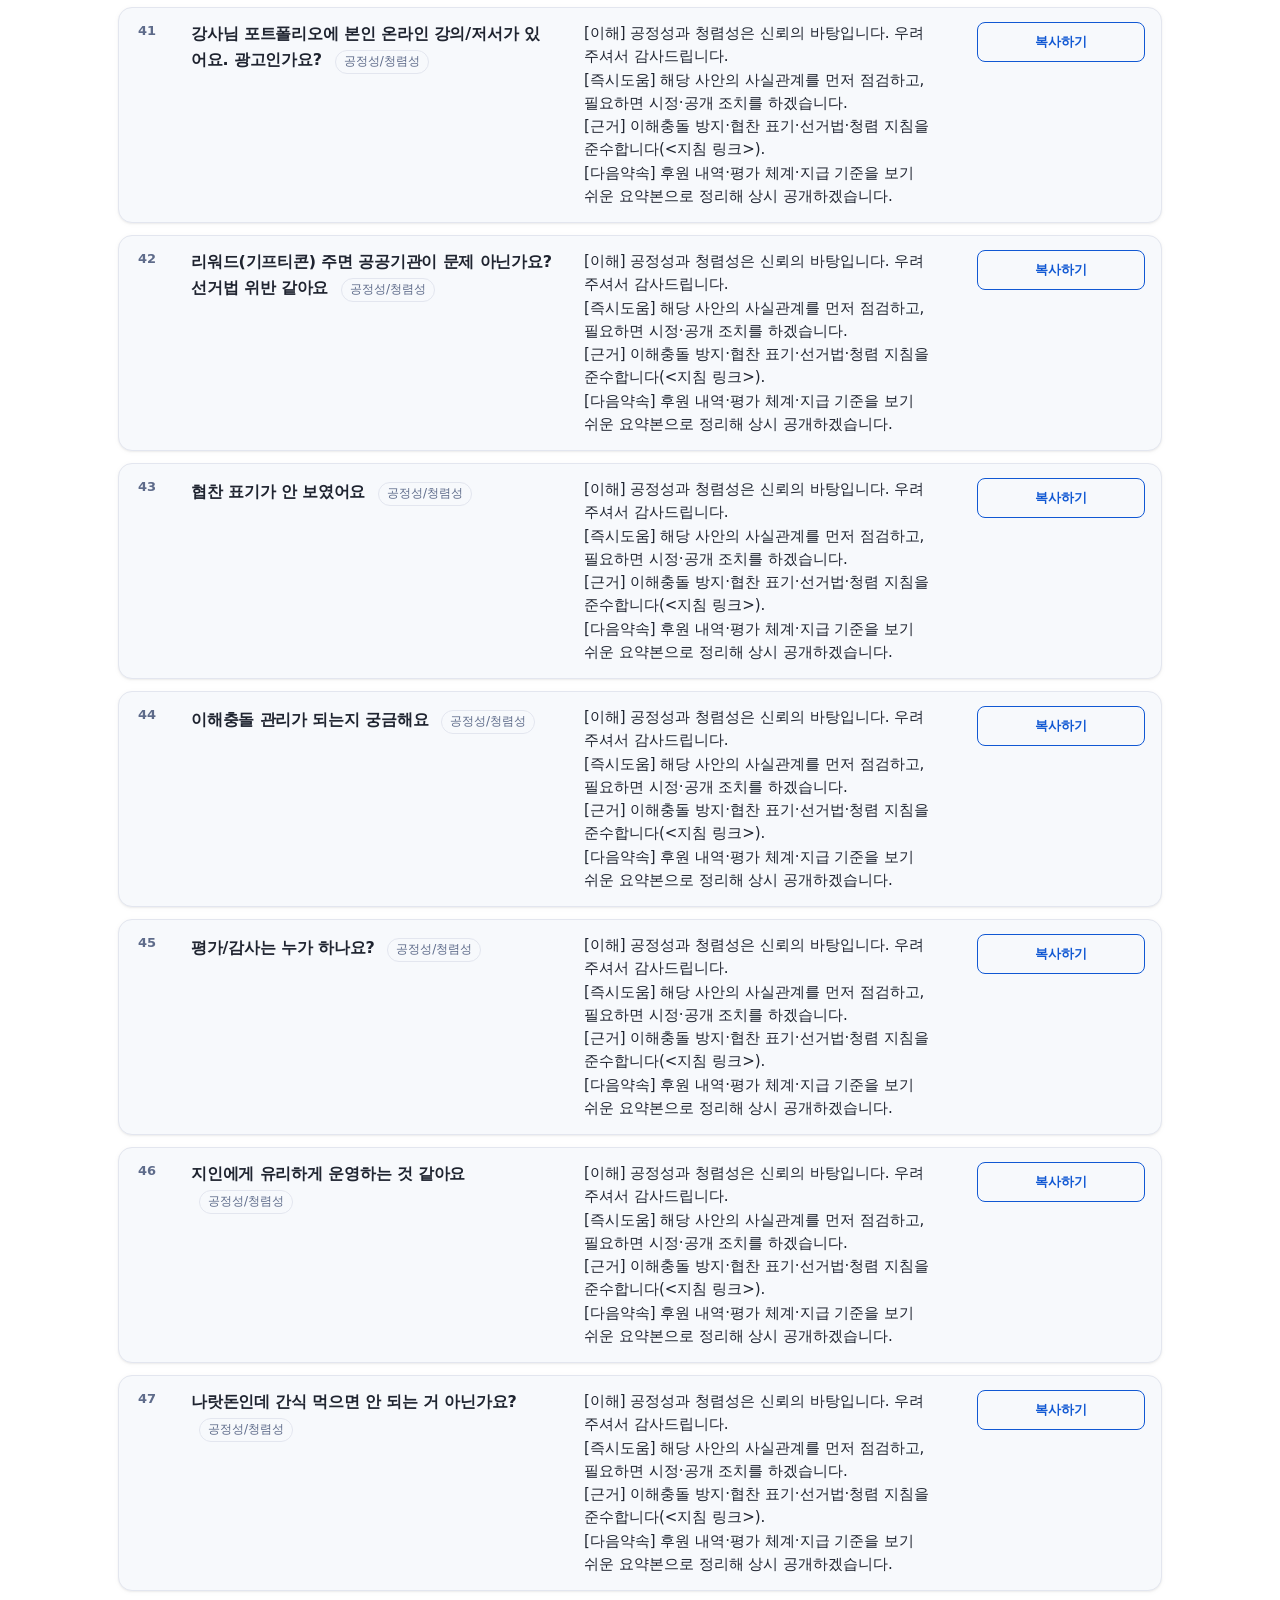
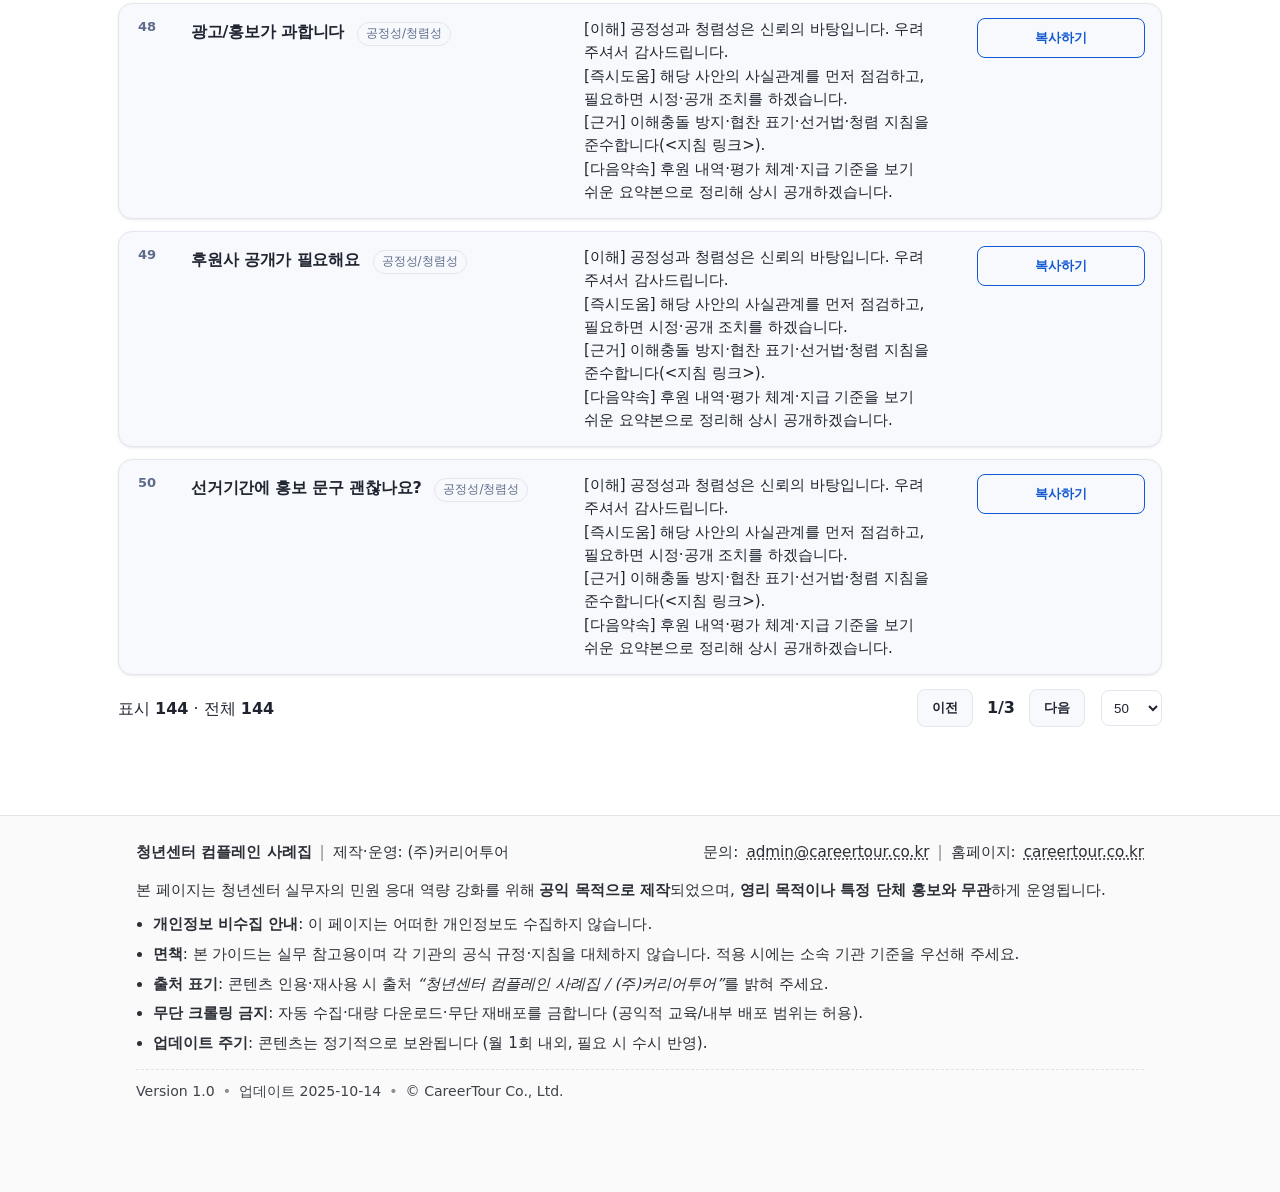
==== commit 2e88bb04: "Update index.html" ====
--- a/index.html
+++ b/index.html
@@ -56,7 +56,7 @@
         <strong class="foot-title">청년센터 컴플레인 사례집</strong>
         <span class="foot-divider" aria-hidden="true">|</span>
         <span class="foot-operator">
-          제작·운영: <span itemprop="name">(주)커리어투어 청년센터 지원팀</span>
+          제작·운영: <span itemprop="name">(주)커리어투어</span>
         </span>
       </div>
 
@@ -83,7 +83,7 @@
     <div class="foot-meta">
       <span>Version <span id="appVersion">1.0</span></span>
       <span class="dot" aria-hidden="true">•</span>
-      <span>업데이트 <time id="updatedAt" datetime="2025-01-01">2025-01-01</time></span>
+      <span>업데이트 <time id="updatedAt" datetime="2025-01-01">2025-10-14</time></span>
       <span class="dot" aria-hidden="true">•</span>
       <span>© <span id="copyrightYear"></span> CareerTour Co., Ltd.</span>
     </div>
--- a/app_public.css
+++ b/app_public.css
@@ -337,3 +337,143 @@
 }
 #backToTop:hover{ filter:brightness(0.95); }
 
+.site-footer{
+  border-top:1px solid var(--c-border,rgba(0,0,0,.08));
+  background:var(--c-foot-bg,#fafafa);
+  color:var(--c-foot-fg,#2b2f36);
+  font-size:.9rem;
+  line-height:1.6;
+  margin-top:40px;
+}
+.footer-inner{max-width:980px;margin:0 auto;padding:20px 16px 28px;}
+.footer-row{display:flex;flex-wrap:wrap;gap:12px;align-items:center;justify-content:space-between;}
+.footer-brand{display:flex;flex-wrap:wrap;gap:8px;align-items:center;}
+.foot-title{font-weight:700;}
+.foot-divider{opacity:.5}
+.footer-contact a{color:inherit;text-decoration:underline dotted}
+.foot-purpose{margin:12px 0 6px}
+.foot-notice{margin:0 0 10px 0;padding-left:18px}
+.foot-notice li{margin:4px 0}
+.foot-meta{opacity:.8;font-size:.85rem;display:flex;flex-wrap:wrap;gap:8px;align-items:center}
+.foot-meta .dot{opacity:.6}
+
+/* 다크 모드 */
+@media (prefers-color-scheme: dark){
+  .site-footer{
+    --c-foot-bg:#0f1116;
+    --c-foot-fg:#e9edf2;
+    --c-border:rgba(255,255,255,.12);
+  }
+}
+html[data-theme="dark"] .site-footer{
+  --c-foot-bg:#0f1116;
+  --c-foot-fg:#e9edf2;
+  --c-border:rgba(255,255,255,.12);
+}
+
+/* ===== Footer – 안정화 오버라이드 ===== */
+
+/* 1) 레이아웃 안정화: 부모 overflow/좌우 여백 충돌 시 잘림 방지 */
+.site-footer{
+  position: relative;
+  clear: both;
+  width: 100%;
+  max-width: 100%;
+  overflow: visible;
+  margin-left: 0;            /* 혹시 모를 음수마진 상쇄 */
+  margin-right: 0;
+  margin-top: 48px;          /* 본문과 분리 */
+  border-top: 1px solid var(--c-border, rgba(0,0,0,.08));
+  background: var(--c-foot-bg, #fafafa);
+  color: var(--c-foot-fg, #2b2f36);
+  font-size: 0.95rem;
+  line-height: 1.7;
+  box-sizing: border-box;
+  z-index: 0;                /* 상단 고정요소보다 뒤로 */
+}
+
+/* 2) 컨테이너: 좌우 여백/하단 패딩(우하단 '위로' 버튼과 겹침 방지) */
+.footer-inner{
+  width: 100%;
+  max-width: 1040px;         /* 페이지 컨테이너 폭과 맞추세요 */
+  margin: 0 auto;
+  padding: 24px 16px 88px;   /* 하단 여유 ↑ */
+  box-sizing: border-box;
+}
+
+/* 3) 상단 1행: 좌우 배치 + 줄바꿈 대응 */
+.footer-row{
+  display: flex;
+  flex-wrap: wrap;
+  align-items: center;
+  justify-content: space-between;
+  gap: 8px 12px;
+  min-width: 0;
+}
+.footer-brand{
+  display: flex;
+  flex-wrap: wrap;
+  align-items: center;
+  gap: 8px;
+  min-width: 0;
+}
+.foot-title{ font-weight: 700; white-space: nowrap; }
+.foot-divider{ opacity: .55; }
+.footer-contact{
+  margin-left: auto;
+  font-style: normal;        /* <address> 기울임 제거 */
+  display: flex;
+  align-items: center;
+  gap: 8px;
+  flex-wrap: wrap;
+}
+.footer-contact a{
+  color: inherit;
+  text-decoration: underline dotted;
+  text-underline-offset: 2px;
+  overflow-wrap: anywhere;   /* 긴 이메일/URL 줄바꿈 */
+}
+
+/* 4) 본문/고지 */
+.foot-purpose{ margin: 12px 0 8px; }
+.foot-notice{
+  margin: 0 0 12px 0;
+  padding-left: 1.1em;       /* 목록 들여쓰기 표준화 */
+  list-style: disc;
+}
+.foot-notice li{ margin: 4px 0; }
+
+/* 5) 하단 메타: 경계선·간격 가독성 개선 */
+.foot-meta{
+  border-top: 1px dashed var(--c-border, rgba(0,0,0,.1));
+  padding-top: 10px;
+  display: flex;
+  flex-wrap: wrap;
+  gap: 8px;
+  align-items: center;
+  opacity: .9;
+  font-size: .88rem;
+}
+.foot-meta .dot{ opacity: .6; }
+
+/* 6) 다크 모드 변수 */
+@media (prefers-color-scheme: dark){
+  .site-footer{
+    --c-foot-bg:#0f1116;
+    --c-foot-fg:#e9edf2;
+    --c-border:rgba(255,255,255,.12);
+  }
+}
+html[data-theme="dark"] .site-footer{
+  --c-foot-bg:#0f1116;
+  --c-foot-fg:#e9edf2;
+  --c-border:rgba(255,255,255,.12);
+}
+
+/* 7) 모바일 최적화: 좌측 잘림/충돌 예방 */
+@media (max-width: 640px){
+  .footer-inner{ padding: 20px 16px 96px; }
+  .footer-row{ flex-direction: column; align-items: flex-start; }
+  .footer-contact{ margin-left: 0; }
+  .foot-title{ line-height: 1.4; }
+}
